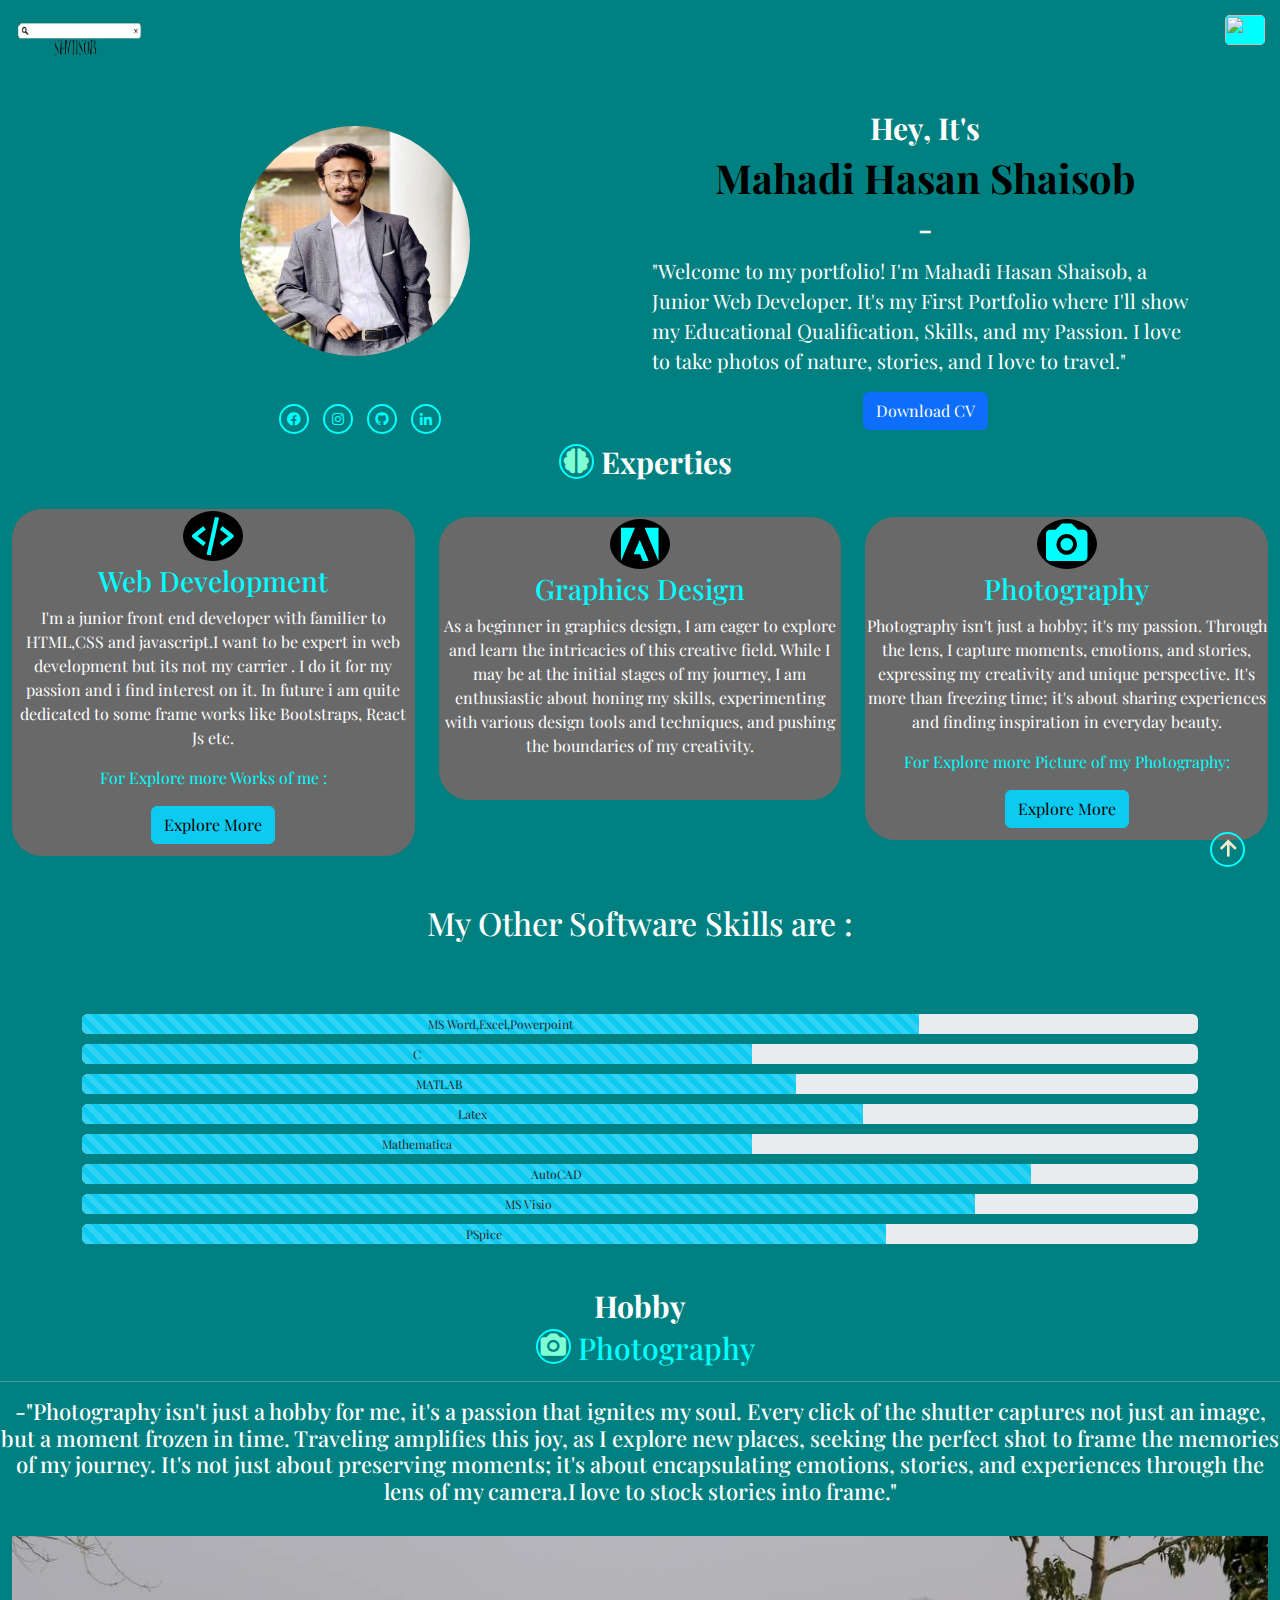
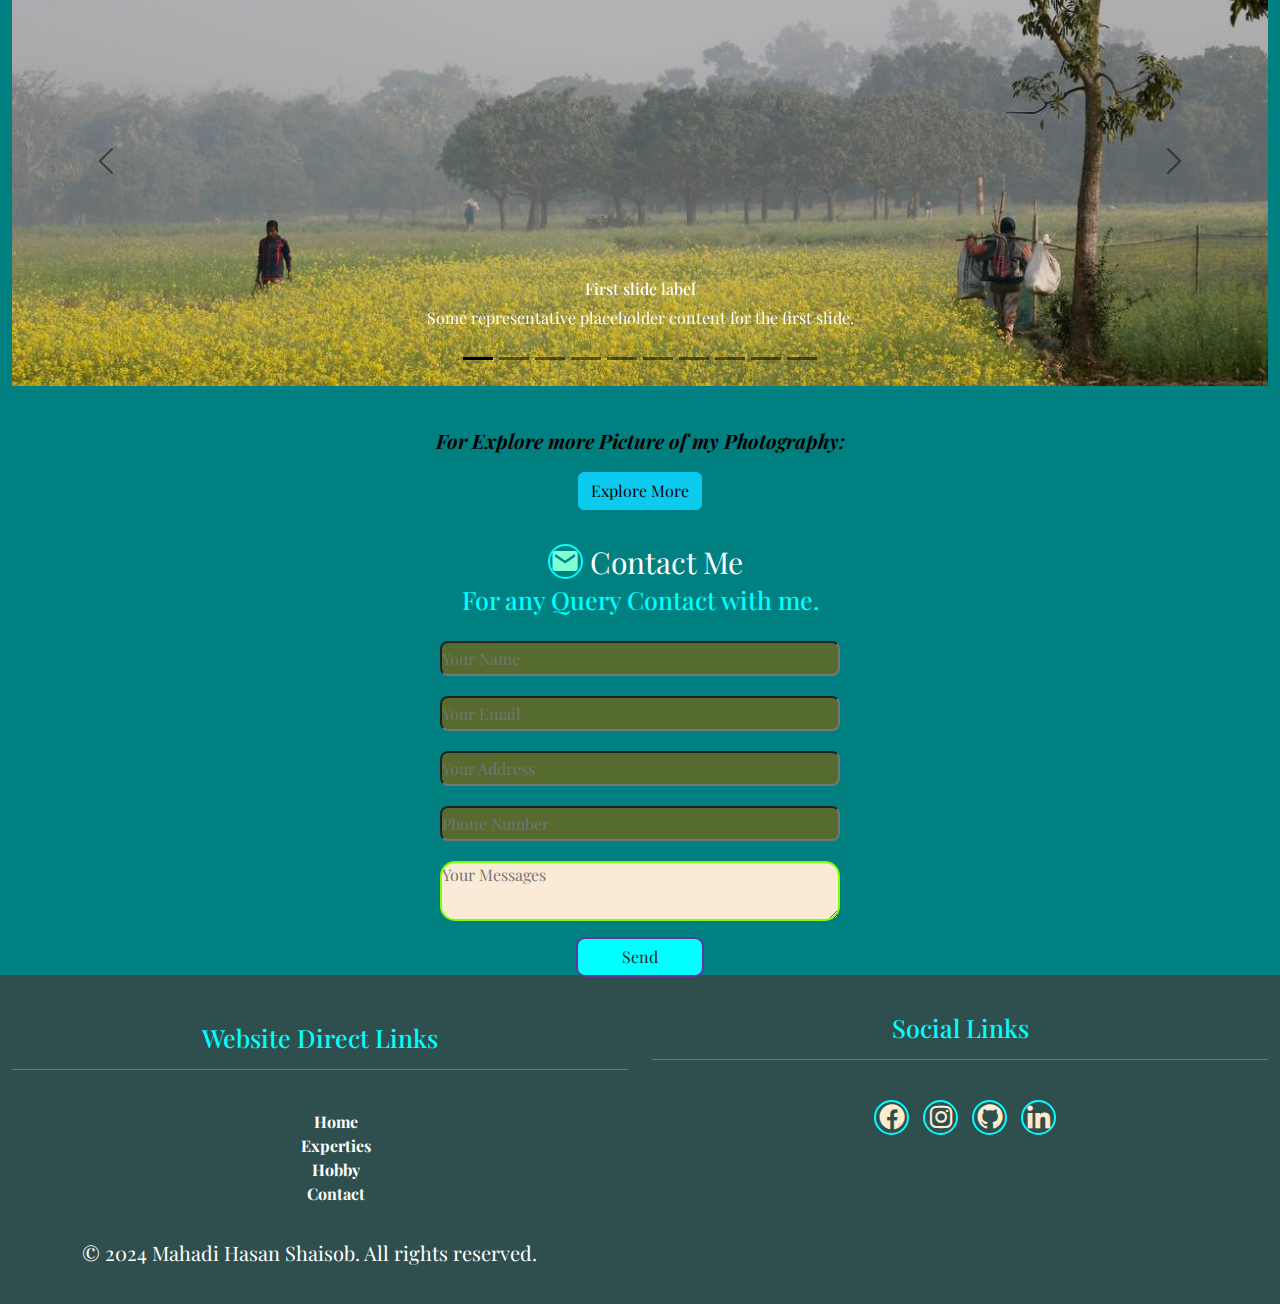
==== index.html @ 158bb379 "Update index.html" ====
<!DOCTYPE html>
<html lang="en">
  <head>
    <meta charset="UTF-8">
    <meta name="viewport" content="width=device-width, initial-scale=1.0">
    <title>Portfolio</title>
    <link rel="icon" href="icn.png">
    <link rel="stylesheet" href="website.css">
    <meta name="viewport" content="width=device-width,initial-scale=1">
    <script src="https://cdn.jsdelivr.net/gh/cferdinandi/smooth-scroll/dist/smooth-scroll.polyfills.min.js"></script>
    <script src="https://unpkg.com/typed.js@2.0.15/dist/typed.umd.js"></script>
    <link href='https://unpkg.com/boxicons@2.1.4/css/boxicons.min.css' rel='stylesheet'>
    <script src="https://cdn.jsdelivr.net/npm/kursor@0.0.14/dist/kursor.js"></script>
    <link href="https://cdn.jsdelivr.net/npm/bootstrap@5.3.3/dist/css/bootstrap.min.css" rel="stylesheet">
    <script src="https://cdn.jsdelivr.net/npm/bootstrap@5.3.3/dist/js/bootstrap.bundle.min.js"></script>
    <link href="https://fonts.googleapis.com/css2?family=Playfair+Display:wght@400;700&display=swap" rel="stylesheet">
</head>
<body>
 

<section id="banner" class="banner">
  <a href="#banner">
    <img src="Shaisob1.png" alt="logo" class="logo">
</a>
    <div class="container">
        <div class="row">
            <!-- Column for the picture -->
            <div class="col-md-6 pt-3">
                <img src="photo_2024-03-20_15-53-41.jpg" alt="Image" class="picture">
                <div class="link pt-5">
                  <a href="https://www.facebook.com/hasan.shoisob" target="_blank"><i class='bx bxl-facebook-circle'></i></a>
                  <a href="https://www.instagram.com/_shoisob_is_here_/" target="_blank"><i class='bx bxl-instagram'></i></a>
                  <a href="https://github.com/shoisob2004037" target="_blank"><i class='bx bxl-github'></i></a>
                  <a href="https://www.linkedin.com/in/mahadi-hasan-shaisob-bb72892b9/" target="_blank"><i class='bx bxl-linkedin'></i></a>
              </div>
            </div>
            
            <!-- Column for the details -->
            <div class="col-md-6">
                <h2>Hey, It's</h2>
                <h1 style="color: black;" >Mahadi Hasan Shaisob</h1>
                <h2>-<span id="text"></span></h2>
                <p>"Welcome to my portfolio! I'm Mahadi Hasan Shaisob, a Junior Web Developer. It's my First Portfolio where I'll show my Educational Qualification, Skills, and my Passion. I love to take photos of nature, stories, and I love to travel."</p>
                <a id="cv" href="CV_of_Mahadi_Hasan_Shaisob (1).pdf" download="" class="btn btn-primary cv">Download CV</a>
                <br>
            </div>
        </div>
    </div>
</section>
    <div id="nav">
        <ul>
            <li><a href="#banner"><i class='bx bx-home' ></i>    Home</a> </li><hr>
            <li><a href="#experties"><i class='bx bxs-brain'></i> Experties</a> </li><hr>
            <li><a href="#photo"><i class='bx bxs-camera-home'></i> Hobby</a> </li><hr>
            <li><a href="#contact"><i class='bx bx-message-rounded-dots'></i> Contact</a> </li>
        </ul>
      
    </div>
    <div id="navbtn">
     <img src="https://static.thenounproject.com/png/727792-200.png" id="menu">
    </div>




    <section id="experties">
      <div class="title-text">
          <p><i class='bx bxs-brain'></i> Experties</p>
      </div>
      <br>
      <div class="container-fluid">
          <div class="row">
              <div class="col-md-4 col-sm-12">
                  <div class="service-box">
                      <i class='bx bx-code-alt'></i>
                      <h3>Web Development</h3>
                      <p>
                          I'm a junior front end developer with familier to HTML,CSS and javascript.I want to be expert in web development but its not my carrier . I do it for my passion and i find interest on it. In future i am quite dedicated to some frame works like Bootstraps, React Js etc.
                      </p>
                      <p style="color: aqua; ">For Explore more Works of me : </p>
                  <a href="https://github.com/shoisob2004037?tab=repositories" target="_blank" class="btn btn-info">Explore More</a>
                  </div>
              </div>
              <div class="col-md-4 col-sm-12 pt-2">
                  <div class="service-box">
                      <i class='bx bxl-adobe'></i>
                      <h3>Graphics Design</h3>
                      <p>
                          As a beginner in graphics design, I am eager to explore and learn the intricacies of this creative field. While I may be at the initial stages of my journey, I am enthusiastic about honing my skills, experimenting with various design tools and techniques, and pushing the boundaries of my creativity.
                      </p>
                      <br>
                  </div>
              </div>
             
              <div class="col-md-4 col-sm-12 pt-2">
                <div class="service-box">
                  <i class='bx bxs-camera'></i>
                  <h3>Photography</h3>
                  <p>
                    Photography isn't just a hobby; it's my passion. Through the lens, I capture moments, emotions, and stories, expressing my creativity and unique perspective. It's more than freezing time; it's about sharing experiences and finding inspiration in everyday beauty.
                  </p>
                  <p style="color: aqua;">For Explore more Picture of my Photography: </p>
                  <a href="https://shoisob2004037.github.io/photo-slider-portfolio-/" target="_blank" class="btn btn-info">Explore More</a>
                </div>
              </div>
          </div>
      </div>
  
  
      </div>
      <br>
      <br>
      <h2 class="sk">My Other Software Skills are : </h2>
      <br>


<div class="container">
  <div class="progress" style="height:20px; margin-bottom: 10px;">
    <div class="progress-bar bg-info progress-bar-animated progress-bar-striped text-dark" style="width:75%;">MS Word,Excel,Powerpoint</div>
  </div>
  <div cla
  <div class="progress" style="height:20px; margin-bottom: 10px;">
    <div class="progress-bar bg-info progress-bar-animated progress-bar-striped text-dark" style="width:60%;">C</div>
  </div>
  <div class="progress" style="height:20px; margin-bottom: 10px;">
    <div class="progress-bar bg-info progress-bar-animated progress-bar-striped text-dark" style="width:64%;">MATLAB</div>
  </div>
  <div class="progress" style="height:20px; margin-bottom: 10px;">
    <div class="progress-bar bg-info progress-bar-animated progress-bar-striped text-dark" style="width:70%;">Latex</div>
  </div>
  <div class="progress" style="height:20px; margin-bottom: 10px;">
    <div class="progress-bar bg-info progress-bar-animated progress-bar-striped text-dark" style="width:60%;">Mathematica</div>
  </div>
  <div class="progress" style="height:20px; margin-bottom: 10px;">
    <div class="progress-bar bg-info progress-bar-animated progress-bar-striped text-dark" style="width:85%;">AutoCAD</div>
  </div>
  <div class="progress" style="height:20px; margin-bottom: 10px;">
    <div class="progress-bar bg-info progress-bar-animated progress-bar-striped text-dark" style="width:80%;">MS Visio</div>
  </div>
  <div class="progress" style="height:20px;">
    <div class="progress-bar bg-info progress-bar-animated progress-bar-striped text-dark" style="width:72%;">PSpice</div>
  </div>
</div>
</div>
    </section>




    <section id="photo">
      <div class="photo-head">
        <p>Hobby</p>
        <h2><i class='bx bxs-camera' ></i> Photography</h2>
        <hr>
        <h4>
          -"Photography isn't just a hobby for me, it's a passion that ignites my soul. Every click of the shutter captures not just an image, but a moment frozen in time. Traveling amplifies this joy, as I explore new places, seeking the perfect shot to frame the memories of my journey. It's not just about preserving moments; it's about encapsulating emotions, stories, and experiences through the lens of my camera.I love to stock stories into frame."
        </h4>
      </div>
<br>
<div class="container-fluid">
  <div id="carouselExampleDark" class="carousel carousel-dark slide" data-bs-ride="carousel">
    <div class="carousel-indicators">
      <button type="button" data-bs-target="#carouselExampleDark" data-bs-slide-to="0" class="active" aria-current="true" aria-label="Slide 1"></button>
      <button type="button" data-bs-target="#carouselExampleDark" data-bs-slide-to="1" aria-label="Slide 2"></button>
      <button type="button" data-bs-target="#carouselExampleDark" data-bs-slide-to="2" aria-label="Slide 3"></button>
      <button type="button" data-bs-target="#carouselExampleDark" data-bs-slide-to="3" aria-label="Slide 4"></button>
      <button type="button" data-bs-target="#carouselExampleDark" data-bs-slide-to="4" aria-label="Slide 5"></button>
      <button type="button" data-bs-target="#carouselExampleDark" data-bs-slide-to="5" aria-label="Slide 6"></button>
      <button type="button" data-bs-target="#carouselExampleDark" data-bs-slide-to="6" aria-label="Slide 7"></button>
      <button type="button" data-bs-target="#carouselExampleDark" data-bs-slide-to="7" aria-label="Slide 8"></button>
      <button type="button" data-bs-target="#carouselExampleDark" data-bs-slide-to="8" aria-label="Slide 9"></button>
      <button type="button" data-bs-target="#carouselExampleDark" data-bs-slide-to="9" aria-label="Slide 10"></button>
    </div>
    <div class="carousel-inner">
      <div class="carousel-item active" data-bs-interval="10000">
        <img src="1.jpg" class="d-block w-100" alt="...">
        <div class="carousel-caption">
          <h5 class="fs-6 fs-md-4 fs-lg-3" style="color: white;">First slide label</h5>
          <p class="fs-7 fs-md-5 fs-lg-4" style="color: white;">Some representative placeholder content for the first slide.</p>
        </div>
      </div>
      <div class="carousel-item" data-bs-interval="2000">
        <img src="3.jpg" class="d-block w-100" alt="...">
        <div class="carousel-caption">
          <h5 class="fs-6 fs-md-4 fs-lg-3" style="color: white;">Second slide label</h5>
          <p class="fs-7 fs-md-5 fs-lg-4" style="color: white;">Some representative placeholder content for the second slide.</p>
        </div>
      </div>
      <div class="carousel-item">
        <img src="13.jpg" class="d-block w-100" alt="...">
        <div class="carousel-caption">
          <h5 class="fs-6 fs-md-4 fs-lg-3" style="color: black;">Third slide label</h5>
          <p class="fs-7 fs-md-5 fs-lg-4" style="color: black;">Some representative placeholder content for the third slide.</p>
        </div>
      </div>
      <div class="carousel-item">
        <img src="19.jpg" class="d-block w-100" alt="...">
        <div class="carousel-caption">
          <h5 class="fs-6 fs-md-4 fs-lg-3" style="color: white;">Fourth slide label</h5>
          <p class="fs-7 fs-md-5 fs-lg-4" style="color: white;">Some representative placeholder content for the fourth slide.</p>
        </div>
      </div>
      <div class="carousel-item">
        <img src="16.jpg" class="d-block w-100" alt="...">
        <div class="carousel-caption">
          <h5 class="fs-6 fs-md-4 fs-lg-3" style="color:green;">Fifth slide label</h5>
          <p class="fs-7 fs-md-5 fs-lg-4" style="color: white;">Some representative placeholder content for the fifth slide.</p>
        </div>
      </div>
      <div class="carousel-item">
        <img src="14.jpg" class="d-block w-100" alt="...">
        <div class="carousel-caption">
          <h5 class="fs-6 fs-md-4 fs-lg-3" style="color: white;">Sixth slide label</h5>
          <p class="fs-7 fs-md-5 fs-lg-4" style="color: white;">Some representative placeholder content for the sixth slide.</p>
        </div>
      </div>
      <div class="carousel-item">
        <img src="23.jpg" class="d-block w-100" alt="...">
        <div class="carousel-caption">
          <h5 class="fs-6 fs-md-4 fs-lg-3" style="color: white;">Seventh slide label</h5>
          <p class="fs-7 fs-md-5 fs-lg-4" style="color: white;">Some representative placeholder content for the seventh slide.</p>
        </div>
      </div>
      <div class="carousel-item">
        <img src="20.jpg" class="d-block w-100" alt="...">
        <div class="carousel-caption">
          <h5 class="fs-6 fs-md-4 fs-lg-3" style="color: white;">Eighth slide label</h5>
          <p class="fs-7 fs-md-5 fs-lg-4" style="color: white;">Some representative placeholder content for the eighth slide.</p>
        </div>
      </div>
      <div class="carousel-item">
        <img src="6.jpg" class="d-block w-100" alt="...">
        <div class="carousel-caption">
          <h5 class="fs-6 fs-md-4 fs-lg-3" style="color: white;">Ninth slide label</h5>
          <p class="fs-7 fs-md-5 fs-lg-4" style="color: white;">Some representative placeholder content for the ninth slide.</p>
        </div>
      </div>
      <div class="carousel-item">
        <img src="1627027050058-01.jpeg" class="d-block w-100" alt="...">
        <div class="carousel-caption">
          <h5 class="fs-6 fs-md-4 fs-lg-1 sm-1" style="color: white;">Tenth slide label</h5>
          <p class="fs-7 fs-md-5 fs-lg-1 sm-1" style="color: white;">Some representative placeholder content for the tenth slide.</p>
        </div>
      </div>
    </div>
    <button class="carousel-control-prev" type="button" data-bs-target="#carouselExampleDark" data-bs-slide="prev">
      <span class="carousel-control-prev-icon" aria-hidden="true"></span>
      <span class="visually-hidden">Previous</span>
    </button>
    <button class="carousel-control-next" type="button" data-bs-target="#carouselExampleDark" data-bs-slide="next">
      <span class="carousel-control-next-icon" aria-hidden="true"></span>
      <span class="visually-hidden">Next</span>
    </button>
  </div>
</div>

              <div class="container">
                  <p style="color: black; font-style: italic; font-weight: bolder; text-align: center;">For Explore more Picture of my Photography: </p>
                  <a href="https://shoisob2004037.github.io/photo-slider-portfolio-/" target="_blank" class="btn btn-info">Explore More</a>
              </div>





    
    <section id="contact">
      <div class="c-head">
        <p> <i class='bx bxs-envelope'></i> Contact Me</p>
        <h2>For any Query Contact with me. </h2>
      </div>
      <form action="https://api.web3forms.com/submit" method="POST">
        <input type="hidden" name="access_key" value="49cbfe00-01ee-4fe3-ba7b-2bacf3cd14b5">
        <input type="text"  name="name" required placeholder="Your Name">
        <input type="text"  name="email" required placeholder="Your Email">
        <input type="text" name="address" required placeholder="Your Address">
        <input type="text" name="phone" required placeholder="Phone Number">
        <textarea name="message" cols="10" rows="10" required placeholder="Your Messages"></textarea>
        <div class="contact-btn">
          <button type="submit" class="btn">Send</button>
        </div>
      </form>
     </section>
     <footer>
      <div class="container-fluid">
        <div class="row footer">
          <div class="col-md-6 col-sm-12 mt-5">
            <div class="col1">
              <h3>Website Direct Links</h3>
              <hr>
              <br>
              <ul>
                <li><a href="#banner">Home</a></li>
                <li><a href="#experties">Experties</a></li>
                <li><a href="#photo">Hobby</a></li>
                <li><a href="#contact">Contact</a></li>
              </ul>
            </div>
          </div>
          <div class="col-md-6 col-sm-12 mb-5">
            <div class="col2">
              <h3>Social Links</h3>
              <hr>
              <br>
              <a href="https://www.facebook.com/hasan.shoisob" target="_blank"><i class='bx bxl-facebook-circle'></i></a>
              <a href="https://www.instagram.com/_shoisob_is_here_/" target="_blank"><i class='bx bxl-instagram'></i></a>
              <a href="https://github.com/shoisob2004037" target="_blank"><i class='bx bxl-github'></i></a>
              <a href="https://www.linkedin.com/in/mahadi-hasan-shaisob-bb72892b9/" target="_blank"><i class='bx bxl-linkedin'></i></a>
            </div>
          </div>
        </div>
      </div>
      <div class="container text-center mt-3">
        <p class="mt-3">&copy; 2024 Mahadi Hasan Shaisob. All rights reserved.</p>
      </div>
      <a href="#banner" class="back-to-top">
        <i class='bx bx-up-arrow-alt'></i>
      </a>
    </footer>
  
     
     

   <script src="website.js">
    
   </script>

</body>
</html>
---- website.css ----
*{
    margin: 0px;
    padding: 0px;
    font-family: 'Playfair Display', serif;
    
    
}
.carousel-item img {
    width: 100%;
    height: auto;
    max-height: 450px; 
    object-fit: cover; 
  }
  
  @media (max-width: 767.98px) { 
    .carousel-item img {
      max-height: 320px; 
    }
  }






#banner{
    height: 100%;
    width: 100%; 
}
#banner, #experties, #photo, #contact{
    background-color: #008080; 
    color: #ffffff; 
}
.photo{
    height: 100%;
    width: 100%; 
}
footer{
    background-color: #2c3e50; 
    color: #ffffff; 
}
.logo {
    width: 150px;
    height: 70px;
}

.picture{
    width:230px;
    height: 230px;
    border-radius: 50%;
 
}
.container{
    text-align: center;
    justify-content:center ;
    margin-top: 40px;
}
.container h1{
    font-size: 40px;
    font-weight: bolder;
    color: aqua;
   
}
.container h2{
    font-size: 30px;
}
.container p{
    font-size: 20px;
    color:white;
    text-align: left;

}
.container h2{
    color:white;
    font-weight: bolder;
}
.container span{
    color:gold;
    font-size: 30px;
    font-style: italic;
    font-weight: bolder;
    font-family: Georgia, 'Times New Roman', Times, serif;

}

#nav{
    width: 180px;
    height: 100vh;
    position: fixed;
    top:0;
    right: -180px;
    background-color:aqua;
    transition: 0.5s;

    
}
#nav ul li{
    list-style: none;
    margin: 30px 0px;
    
}
#nav ul li a, #nav ul li a i{
    text-decoration: none;
    color: black;
    font-size: 17px;
    text-transform: uppercase;

}
.navbar{
    background-color: #5ce1e6;
}

#navbtn img{
    width: 40px;
    height: 30px;
    margin: 10px 10px;
    justify-content: end;
    border-radius: 5px;
    background-color:aqua ;
}
#navbtn{
    width: 50px;
    height: 50px;
    position: fixed;
    right: 15px;
    top: 5px;
    border-radius: 3px;
    cursor: pointer;

}
.sk{
    color: white;
    text-align: center;
}

#experties{
    width: 100%;
    height: 100%;
    font-family:'Segoe UI', Tahoma, Geneva, Verdana, sans-serif;
    
    
    
}

.title-text{
    text-align: center;

}
.title-text p{
    margin:auto;
    font-size: 30px;
    font-weight: bold;
    color:white;
    position: relative;
    z-index: 1;
    display: inline-block;
}

.title-text h1, .photo-head h2{
    font-size: 50px;
    color: aqua;
    font-size:xx-large;
}

.photo-head{
    text-align: center;
    padding-top: 20px;
    justify-content: center;
    font-family: 'Trebuchet MS';
   

}
.photo-head p{
    margin:auto;
    font-size: 30px;
    margin-top: 20px;
    font-weight: bold;
    color:white;
    position: relative;
    z-index: 1;
    display: inline-block;
}
.photo-head h2{
    font-size: 30px;
    color: aqua;

}
.photo-head h4{
    color:white;
    font-size: 22px;

}

#contact{
    width: 100%;
    height: 100%;

}

.c-head{
    padding-top: 20px;
}

.c-head p{
    margin:auto;
    font-size: 30px;
    color:white;
    text-align: center;
    
}
.c-head p i, .photo-head h2 i, .title-text p i{
    text-decoration: none;
    display: inline-flex;
    text-align: center;
    justify-content: center;
    align-items: center;
    width: 35px;
    height: 35px;
    background: transparent;
    border: 2px solid aqua;
    border-radius: 50%; 
    margin-left:10px; 
    color: aquamarine; 
     
 }
 .c-head p i:hover, .photo-head h2 i:hover, .title-text p i:hover{
     background-color: aqua;
     color: black;
     box-shadow: 0 0 20px aqua;
 }
.c-head h2{
    font-size: 25px;
    color: aqua;
    text-align: center;


}

.link{
    text-align: center;
}
.link a{
   text-decoration: none;
   display: inline-flex;
   text-align: center;
   justify-content: center;
   align-items: center;
   width: 30px;
   height: 30px;
   background: transparent;
   border: 2px solid aqua;
   border-radius: 50%; 
   margin-left:10px; 
   color: black; 
    
}
.link a:hover{
    
    color: white;
    border-color: black;
    box-shadow: 0 0 10px 0 aqua;
    
}
.services{
    display: flex;
    justify-items: center;
    align-items: center;
    grid-gap: 10px;   
}
.service-box{
    flex: 1 1 18rem;
    padding: 2px 1px 2px;
    text-align: center;
    border-radius: 30px;
    background-color:dimgray; 
}
.service-box i{
    font-size: 50px;
    width: 60px;
    height: 50px;
    justify-content: center;
    border-radius: 50%;
    background-color: black;
    color: aqua;
}
.service-box h3,i{
    color:aqua;
}
.service-box p, .service-box2 p, .service-box3 p{
    color: white;
}
.btn{
    text-decoration: none;
    color:white;
    background-color: aqua;
    border-radius: 10px;
    padding:10px 10px;
    margin-bottom:10px;
    
}
.btn:hover{
    box-shadow:0 0 15px aqua;
    color:black;
}
.service-box:hover{
    box-shadow: 0 0 20px aqua;
    border : 2px solid aqua
}
form{
    text-align: center;
    max-width: 50rem;
    margin: 1rem auto;
    margin-bottom: 3rem;
    
}
form input{
    width:50%;
    height: 35px;
    margin:10px;
    color:white;
    background-color:darkolivegreen;
    border-radius: 8px;
}
form textarea{
    width:50%;
    height: 60px;
    margin:10px;
    color:black;
    background-color:antiquewhite;
    border:2px solid chartreuse;
    border-radius: 15px;
}
.contact-btn button{
    width:16%;
    height: 40px;
    background-color:aqua;
    border:2px solid rebeccapurple;
    border-radius: 9px;
    margin-bottom: 10px;

}
.contact-btn button:hover{
    box-shadow: 0 0 30px aqua;
    background-color: aqua;
    border-color: aqua;
    color:black;
    
}

footer{
    background-color:darkslategray;
    margin-top: -60px;
    padding-bottom: 20px;
}
.footer{
    display: block;
    justify-content: center;
    align-items: center;
    text-align: center;

}
.footer .col1 ul li a:hover{
    box-shadow:0 0 20px darkslategray;
   
}
.col1 h3 , .col2 h3{
    font-size: 25px;
    color: aqua;
}
.col1 ul li{
    list-style: none;
}
.col1 ul li a{
    color: white;
    font-weight: bold;
}
.col2 a{
    color: black;
    
}


footer a i{
    width: 35px;
    height: 35px;
    background: transparent;
    border: 2px solid aqua;
    border-radius: 50%; 
    margin-left:10px;
    font-size: 30px; 
    color:blanchedalmond; 
     
 }

 footer a{
    text-decoration: none;
    
 }
 footer a i:hover{
    background-color: aqua;
    color: black;
    box-shadow: 0 0 20px aqua;
 }
 .back-to-top {
    position: fixed;
    bottom: 20px;
    right: 20px;
    color: white;
    padding: 10px 15px;
    border-radius: 50%;
    text-align: center;
    font-size: 24px;
    z-index: 1000;
  }
  .back-to-top:hover {
    
    color: white;
  }


 @media screen and (max-width: 991px) {
    .picture{
        width: 200px;
        height: 200px;
    }
    .hey{
        font-size: 30px;
    }
     .maha{
        font-size: 20px;
    }
     span{
        font-size: 18px;
    }
    
    
    .sk{
        font-size: 20px;
    }
    .photo-head h4{
        font-size: 20px;
    }
    .photo-head p{
        font-size: 25px;
    }
    .photo-head h2{
        font-size: 20px;
    }
    .photo-head h2 i{
        font-size: 20px;
    }
    .logo {
        margin: 0;
        padding: 0;
        width: 80px ;
        height: 40px ;
        
    }
    
    .banner-text {
        margin-top: 20px;
    }
    
    #nav {
        width: 140px;
    }

    #navbtn {
        right: 5px;
    }
    .contact-btn .btn{
        width: 150px;
        height: 40px;
    }
    #photo{
        height: 100%;
        background-color: teal;
    }
   
}
      
  
  @media screen and (max-width: 770px) {
    
    .container h1{
        font-size: 30px;
    }
    .container h2{
        font-size: 20px;
        margin-top: 5px;
    }
    .container p{
        font-size: 15px;
    }
    .container span{
        font-size: 22px;
    }
    .logo{
      margin:0;
      Padding:0;
      width: 110px;
      height: 50px;
    }
    .cv{
        font-size: 13px;
    }
    .link i{
        font-size: 20px;
    }

    .banner-btn a {
        display: block;
    }
}
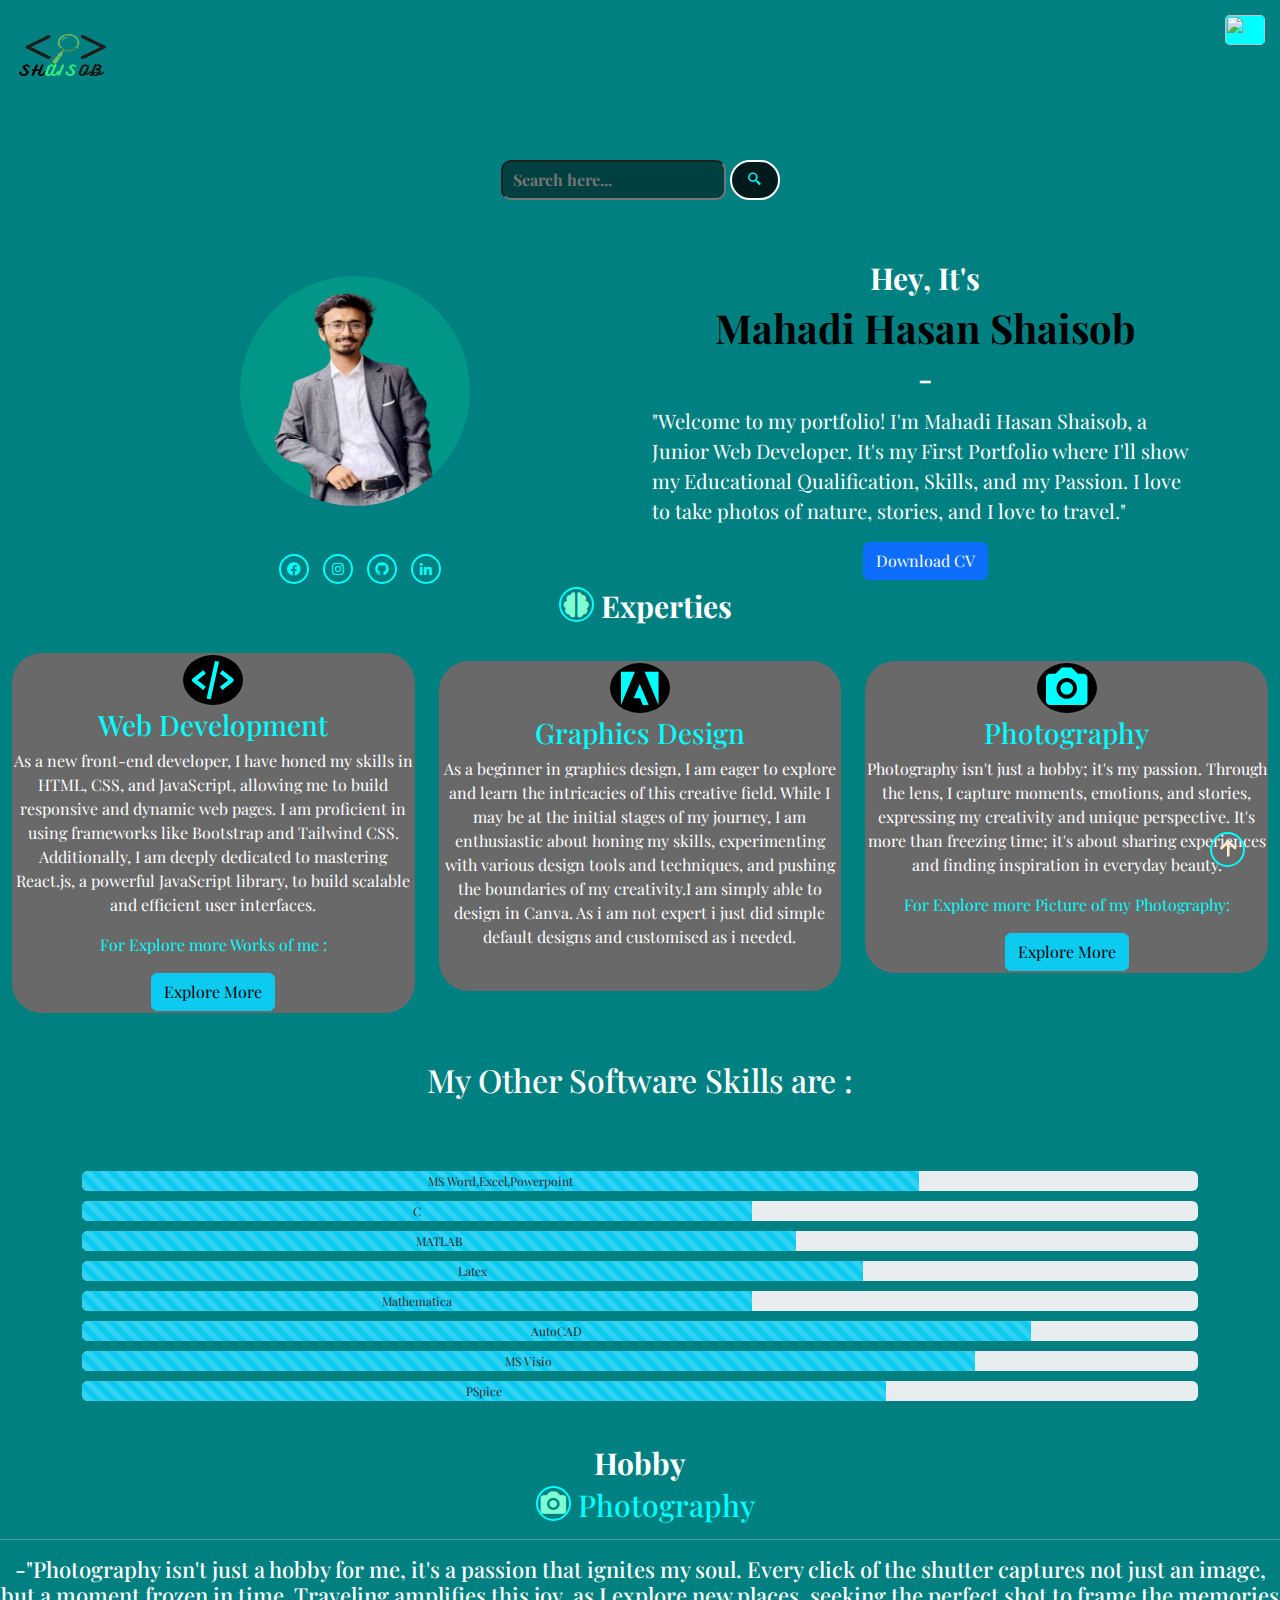
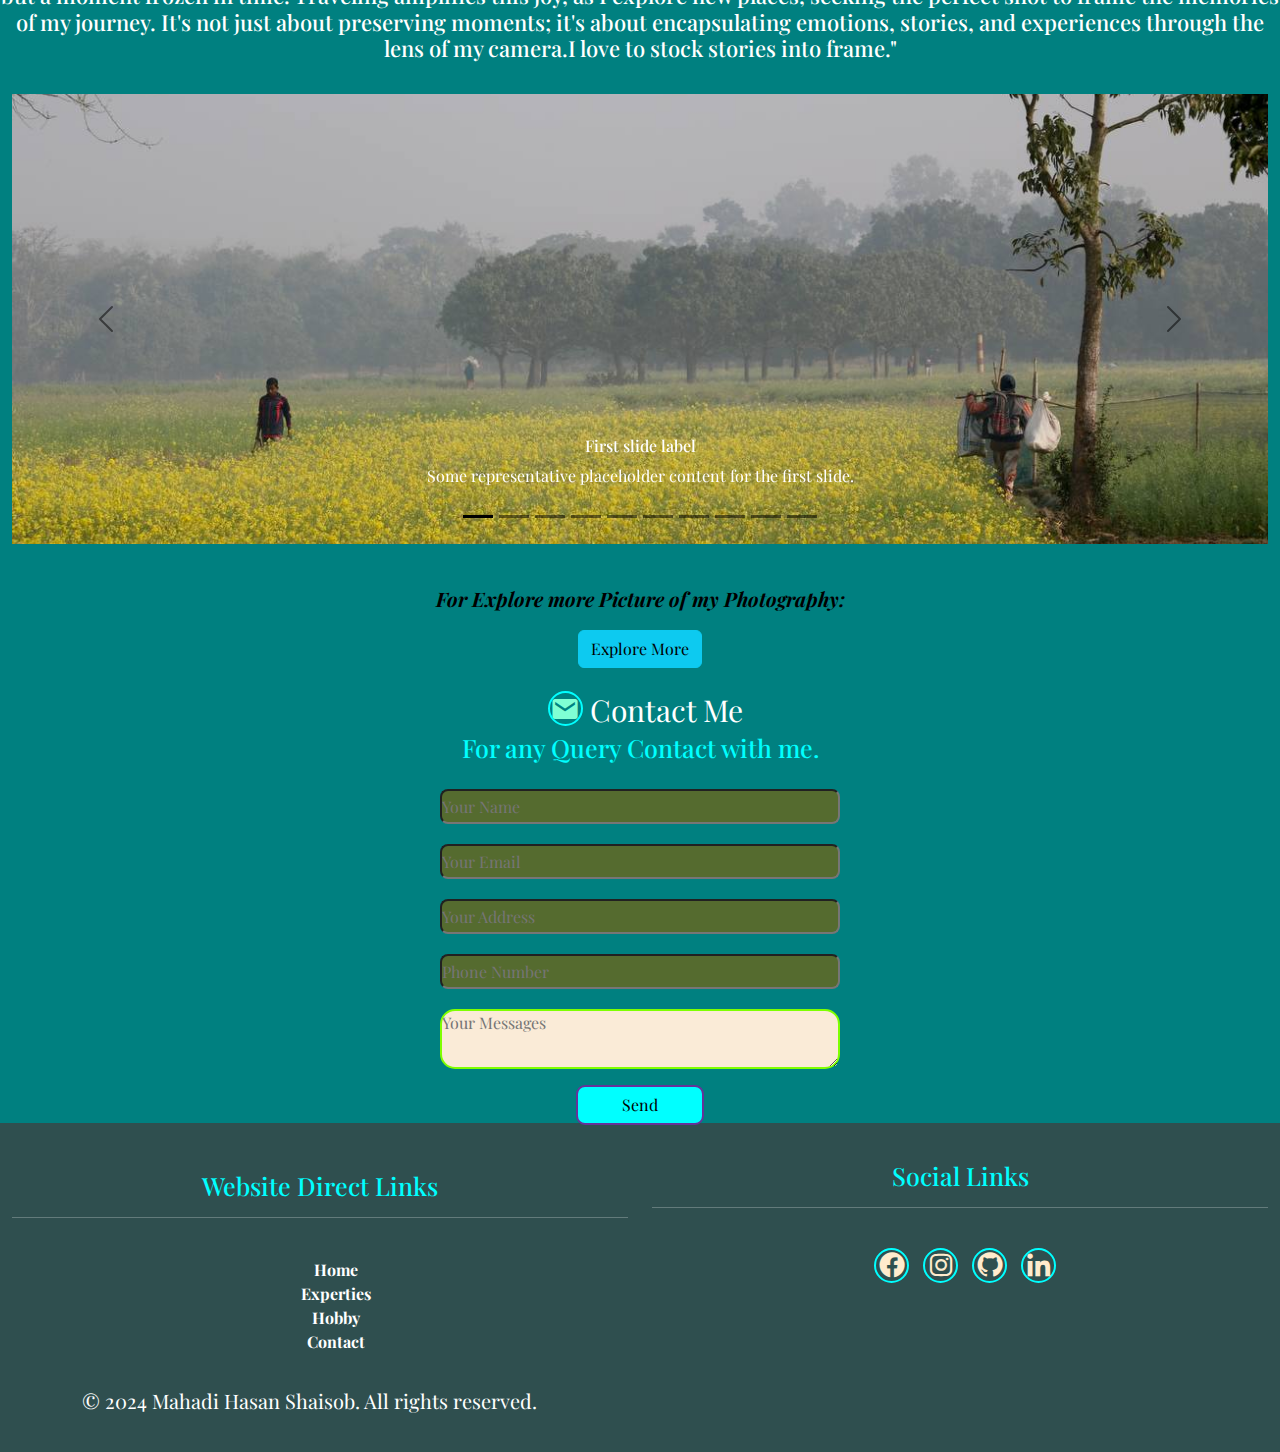
==== commit e6a6827b: "Add files via upload" ====
--- a/index.html
+++ b/index.html
@@ -1,8 +1,7 @@
 <!DOCTYPE html>
 <html lang="en">
   <head>
-    <meta charset="UTF-8">
-    <meta name="viewport" content="width=device-width, initial-scale=1.0">
+    <meta charset="UTF-8 name="viewport" content="width=device-width, initial-scale=1.0">
     <title>Portfolio</title>
     <link rel="icon" href="icn.png">
     <link rel="stylesheet" href="website.css">
@@ -14,6 +13,14 @@
     <link href="https://cdn.jsdelivr.net/npm/bootstrap@5.3.3/dist/css/bootstrap.min.css" rel="stylesheet">
     <script src="https://cdn.jsdelivr.net/npm/bootstrap@5.3.3/dist/js/bootstrap.bundle.min.js"></script>
     <link href="https://fonts.googleapis.com/css2?family=Playfair+Display:wght@400;700&display=swap" rel="stylesheet">
+    <!-----Tailwind-->
+    <script src="https://cdn.tailwindcss.com"></script>
+    <link href="https://cdn.jsdelivr.net/npm/tailwindcss@2.2.19/dist/tailwind.min.css" rel="stylesheet">
+    <!----font awesome-->
+    <link rel="stylesheet" href="https://cdnjs.cloudflare.com/ajax/libs/font-awesome/6.5.2/css/all.min.css" integrity="sha512-SnH5WK+bZxgPHs44uWIX+LLJAJ9/2PkPKZ5QiAj6Ta86w+fsb2TkcmfRyVX3pBnMFcV7oQPJkl9QevSCWr3W6A==" crossorigin="anonymous" referrerpolicy="no-referrer" />
+</head>
+<!-- 
+    <link rel="stylesheet" href="https://unpkg.com/aos@next/dist/aos.css" /> -->
 </head>
 <body>
  
@@ -21,12 +28,17 @@
 <section id="banner" class="banner">
   <a href="#banner">
     <img src="Shaisob1.png" alt="logo" class="logo">
-</a>
-    <div class="container">
+  </a>
+  <div class="container">
+    <input type="text" id="searchInput" placeholder="Search here...">
+    <button id="searchButton"><i class='bx bx-search-alt-2'></i></button>
+  </div>
+
+    <div class="container" >
         <div class="row">
-            <!-- Column for the picture -->
+
             <div class="col-md-6 pt-3">
-                <img src="photo_2024-03-20_15-53-41.jpg" alt="Image" class="picture">
+                <img src="photo_2024-03-20_15-53-41-removebg-preview.png" alt="Image" class="picture mx-auto">
                 <div class="link pt-5">
                   <a href="https://www.facebook.com/hasan.shoisob" target="_blank"><i class='bx bxl-facebook-circle'></i></a>
                   <a href="https://www.instagram.com/_shoisob_is_here_/" target="_blank"><i class='bx bxl-instagram'></i></a>
@@ -34,8 +46,7 @@
                   <a href="https://www.linkedin.com/in/mahadi-hasan-shaisob-bb72892b9/" target="_blank"><i class='bx bxl-linkedin'></i></a>
               </div>
             </div>
-            
-            <!-- Column for the details -->
+
             <div class="col-md-6">
                 <h2>Hey, It's</h2>
                 <h1 style="color: black;" >Mahadi Hasan Shaisob</h1>
@@ -75,7 +86,7 @@
                       <i class='bx bx-code-alt'></i>
                       <h3>Web Development</h3>
                       <p>
-                          I'm a junior front end developer with familier to HTML,CSS and javascript.I want to be expert in web development but its not my carrier . I do it for my passion and i find interest on it. In future i am quite dedicated to some frame works like Bootstraps, React Js etc.
+                        As a new front-end developer, I have honed my skills in HTML, CSS, and JavaScript, allowing me to build responsive and dynamic web pages. I am proficient in using frameworks like Bootstrap and Tailwind CSS. Additionally, I am deeply dedicated to mastering React.js, a powerful JavaScript library, to build scalable and efficient user interfaces. 
                       </p>
                       <p style="color: aqua; ">For Explore more Works of me : </p>
                   <a href="https://github.com/shoisob2004037?tab=repositories" target="_blank" class="btn btn-info">Explore More</a>
@@ -86,7 +97,7 @@
                       <i class='bx bxl-adobe'></i>
                       <h3>Graphics Design</h3>
                       <p>
-                          As a beginner in graphics design, I am eager to explore and learn the intricacies of this creative field. While I may be at the initial stages of my journey, I am enthusiastic about honing my skills, experimenting with various design tools and techniques, and pushing the boundaries of my creativity.
+                          As a beginner in graphics design, I am eager to explore and learn the intricacies of this creative field. While I may be at the initial stages of my journey, I am enthusiastic about honing my skills, experimenting with various design tools and techniques, and pushing the boundaries of my creativity.I am simply able to design in Canva. As i am not expert i just did simple default designs and customised as i needed.
                       </p>
                       <br>
                   </div>
@@ -105,8 +116,6 @@
               </div>
           </div>
       </div>
-  
-  
       </div>
       <br>
       <br>
@@ -118,7 +127,6 @@
   <div class="progress" style="height:20px; margin-bottom: 10px;">
     <div class="progress-bar bg-info progress-bar-animated progress-bar-striped text-dark" style="width:75%;">MS Word,Excel,Powerpoint</div>
   </div>
-  <div cla
   <div class="progress" style="height:20px; margin-bottom: 10px;">
     <div class="progress-bar bg-info progress-bar-animated progress-bar-striped text-dark" style="width:60%;">C</div>
   </div>
@@ -277,7 +285,7 @@
         <input type="text" name="phone" required placeholder="Phone Number">
         <textarea name="message" cols="10" rows="10" required placeholder="Your Messages"></textarea>
         <div class="contact-btn">
-          <button type="submit" class="btn">Send</button>
+          <button type="submit">Send</button>
         </div>
       </form>
      </section>
@@ -320,10 +328,9 @@
   
      
      
-
+   <!-- <script src="https://unpkg.com/aos@next/dist/aos.js"></script> -->
    <script src="website.js">
-    
+
    </script>
-
 </body>
-</html>
+</html>--- a/website.css
+++ b/website.css
@@ -2,9 +2,40 @@
     margin: 0px;
     padding: 0px;
     font-family: 'Playfair Display', serif;
-    
-    
-}
+}
+
+
+#searchInput {
+    background-color:rgba(0,0,0.5,0.5);
+    padding: 10px;
+    margin-bottom: 20px;
+    border-radius:10px;
+    color:black;
+    font-weight:bold;
+    height:40px;
+}
+
+#searchButton {
+    width:50px;
+    margin-top:10px;
+    background-color:rgba(0,0,0.5,0.8);
+    border-radius:20px;
+    border:2px solid white;
+    height:40px;
+}
+
+.highlight{
+    background-color: green;
+
+}
+
+
+
+
+
+
+
+
 .carousel-item img {
     width: 100%;
     height: auto;
@@ -18,11 +49,6 @@
     }
   }
 
-
-
-
-
-
 #banner{
     height: 100%;
     width: 100%; 
@@ -40,8 +66,8 @@
     color: #ffffff; 
 }
 .logo {
-    width: 150px;
-    height: 70px;
+    width: 130px;
+    height: 110px;
 }
 
 .picture{
@@ -103,6 +129,9 @@
     text-decoration: none;
     color: black;
     font-size: 17px;
+    padding-left: 15px;
+    padding-top:5px;
+    margin-top:10px;
     text-transform: uppercase;
 
 }
@@ -289,19 +318,7 @@
 .service-box p, .service-box2 p, .service-box3 p{
     color: white;
 }
-.btn{
-    text-decoration: none;
-    color:white;
-    background-color: aqua;
-    border-radius: 10px;
-    padding:10px 10px;
-    margin-bottom:10px;
-    
-}
-.btn:hover{
-    box-shadow:0 0 15px aqua;
-    color:black;
-}
+
 .service-box:hover{
     box-shadow: 0 0 20px aqua;
     border : 2px solid aqua
@@ -452,8 +469,8 @@
     .logo {
         margin: 0;
         padding: 0;
-        width: 80px ;
-        height: 40px ;
+        width: 100px ;
+        height: 90px ;
         
     }
     
@@ -462,7 +479,7 @@
     }
     
     #nav {
-        width: 140px;
+        width: 180px;
     }
 
     #navbtn {
@@ -498,8 +515,8 @@
     .logo{
       margin:0;
       Padding:0;
-      width: 110px;
-      height: 50px;
+      width: 100px;
+      height: 90px;
     }
     .cv{
         font-size: 13px;
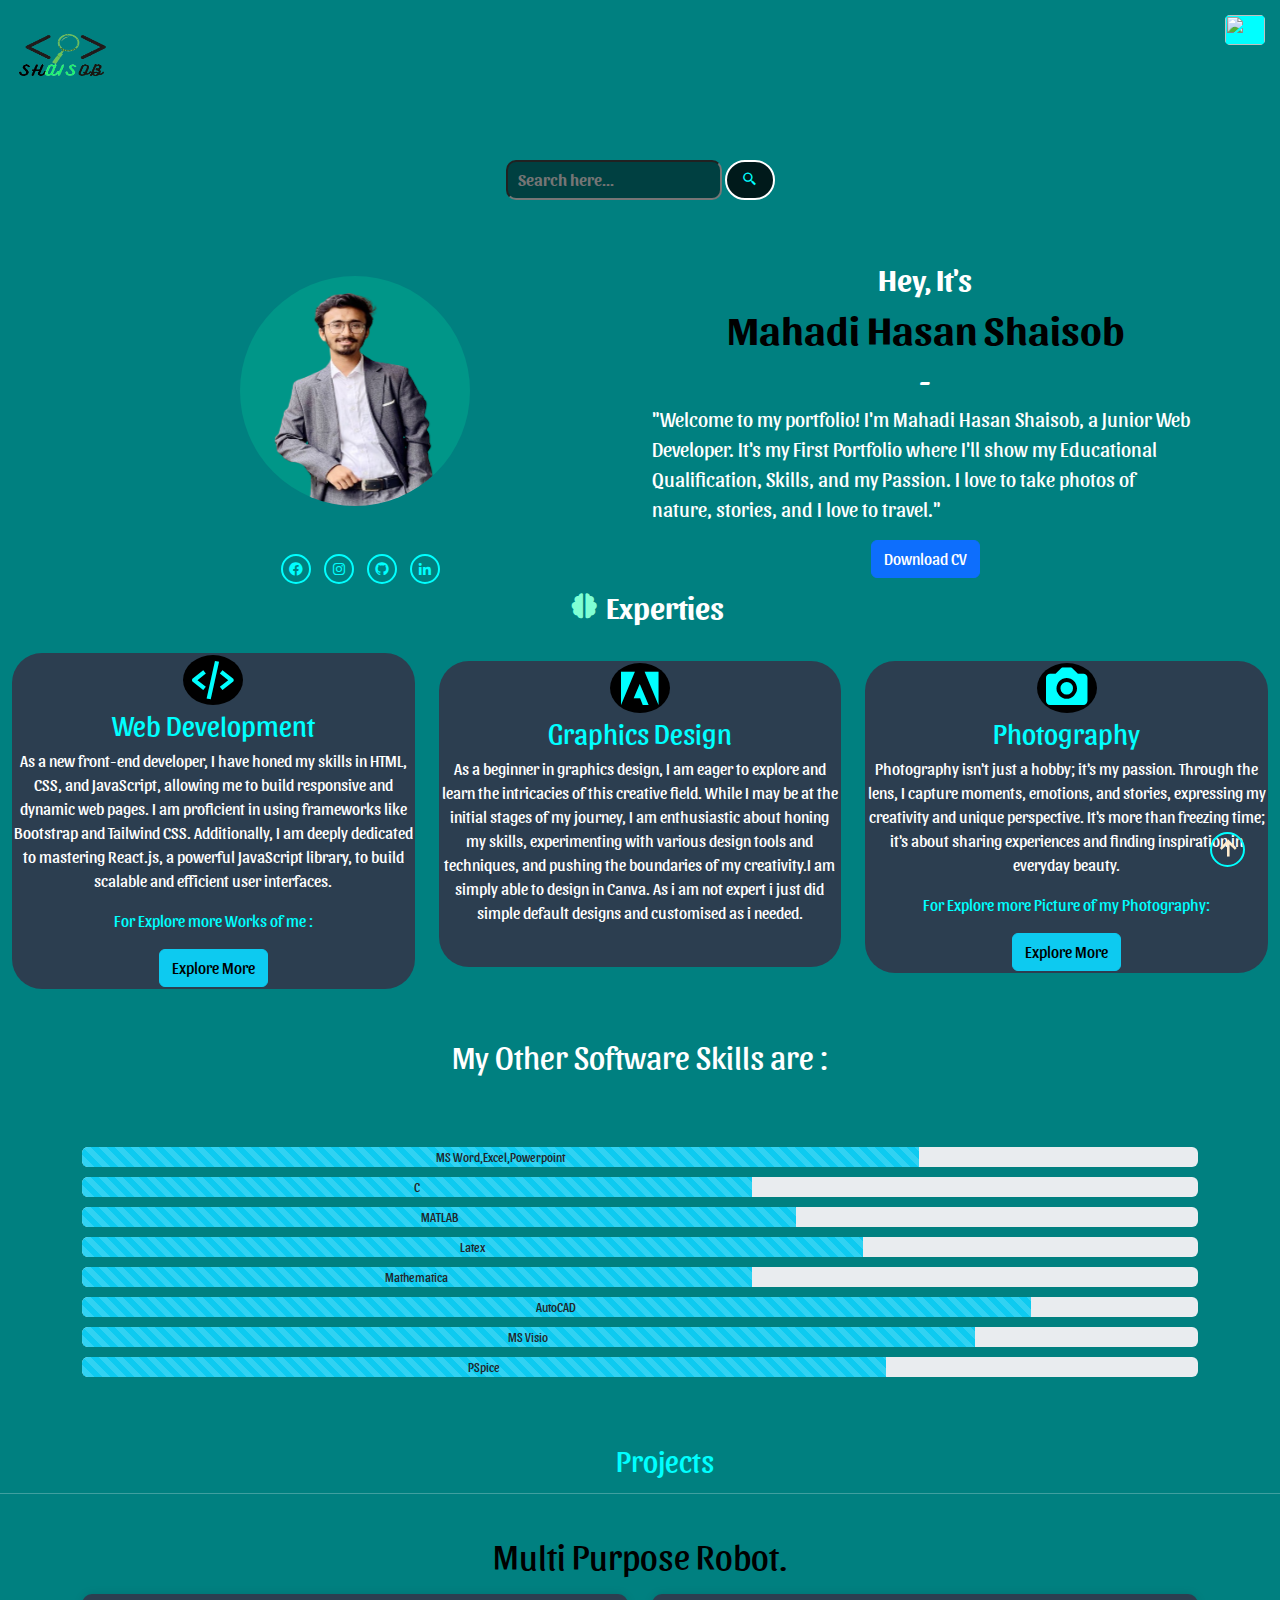
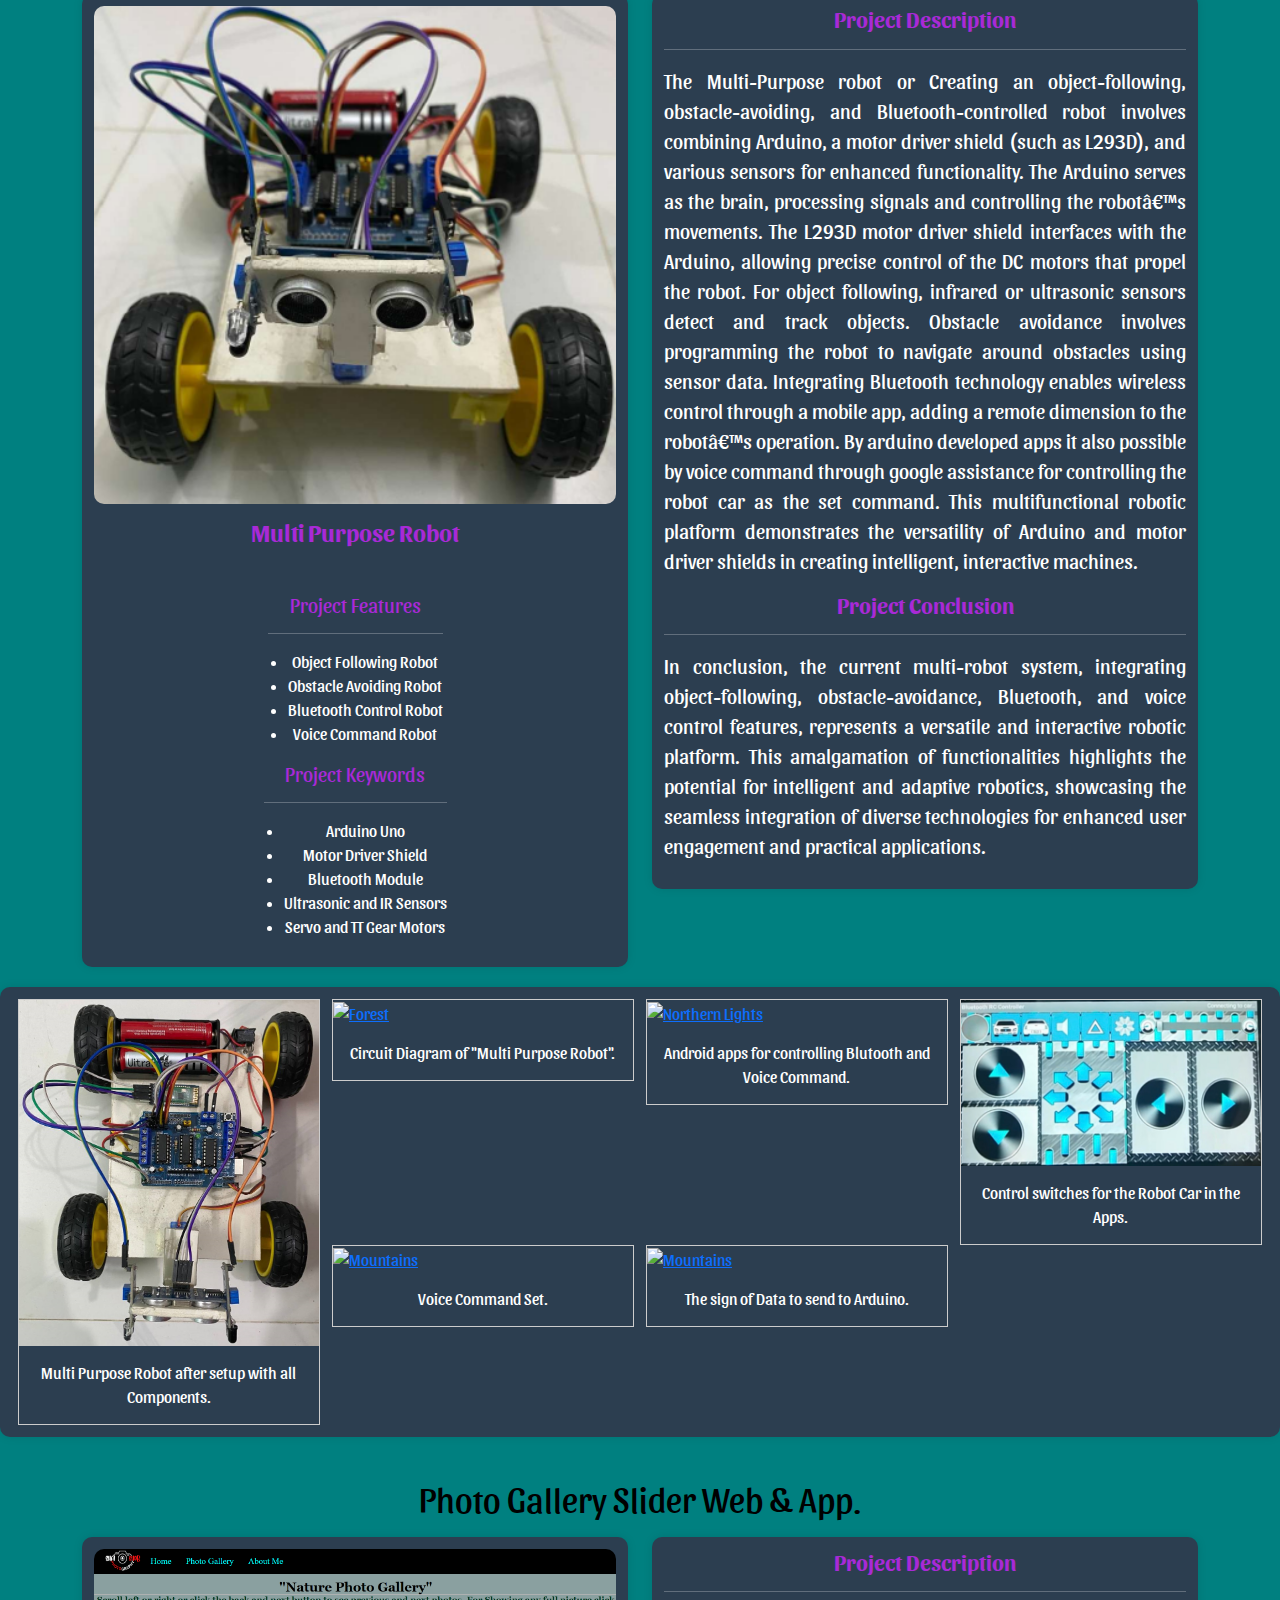
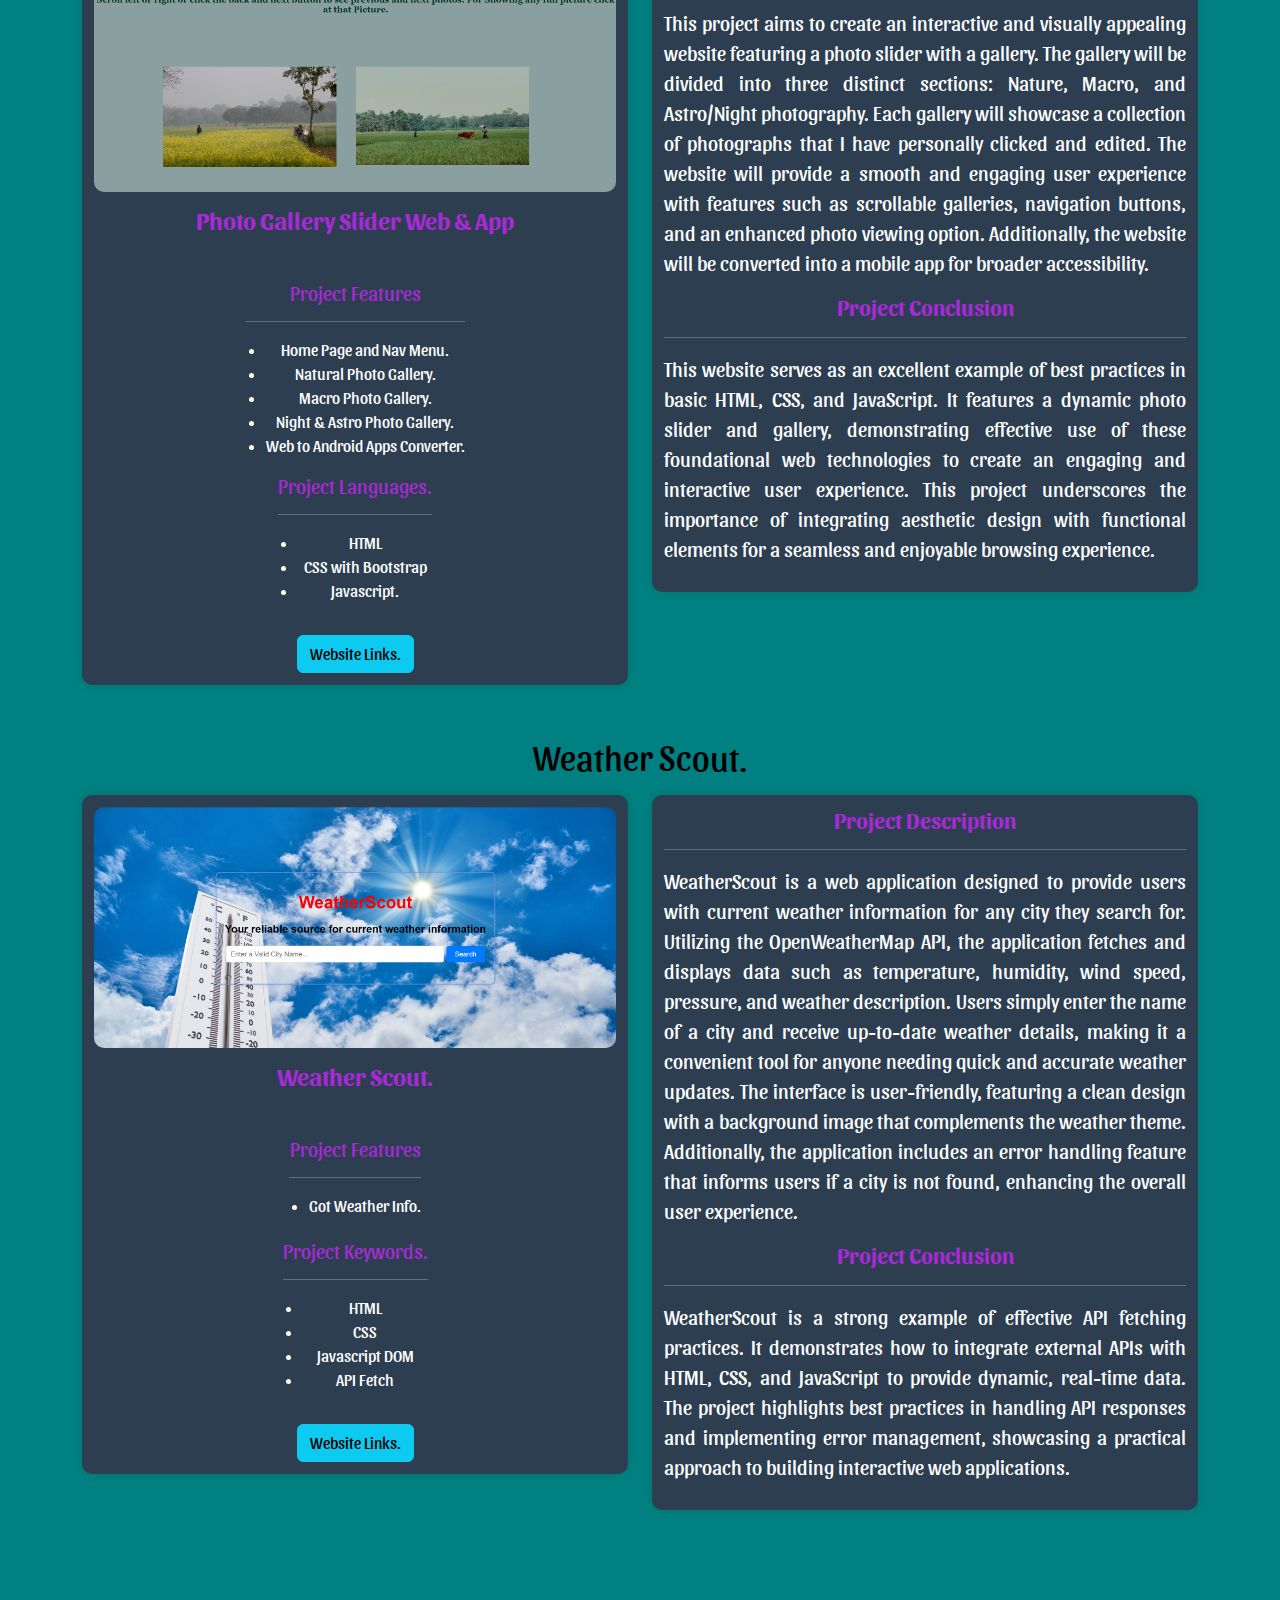
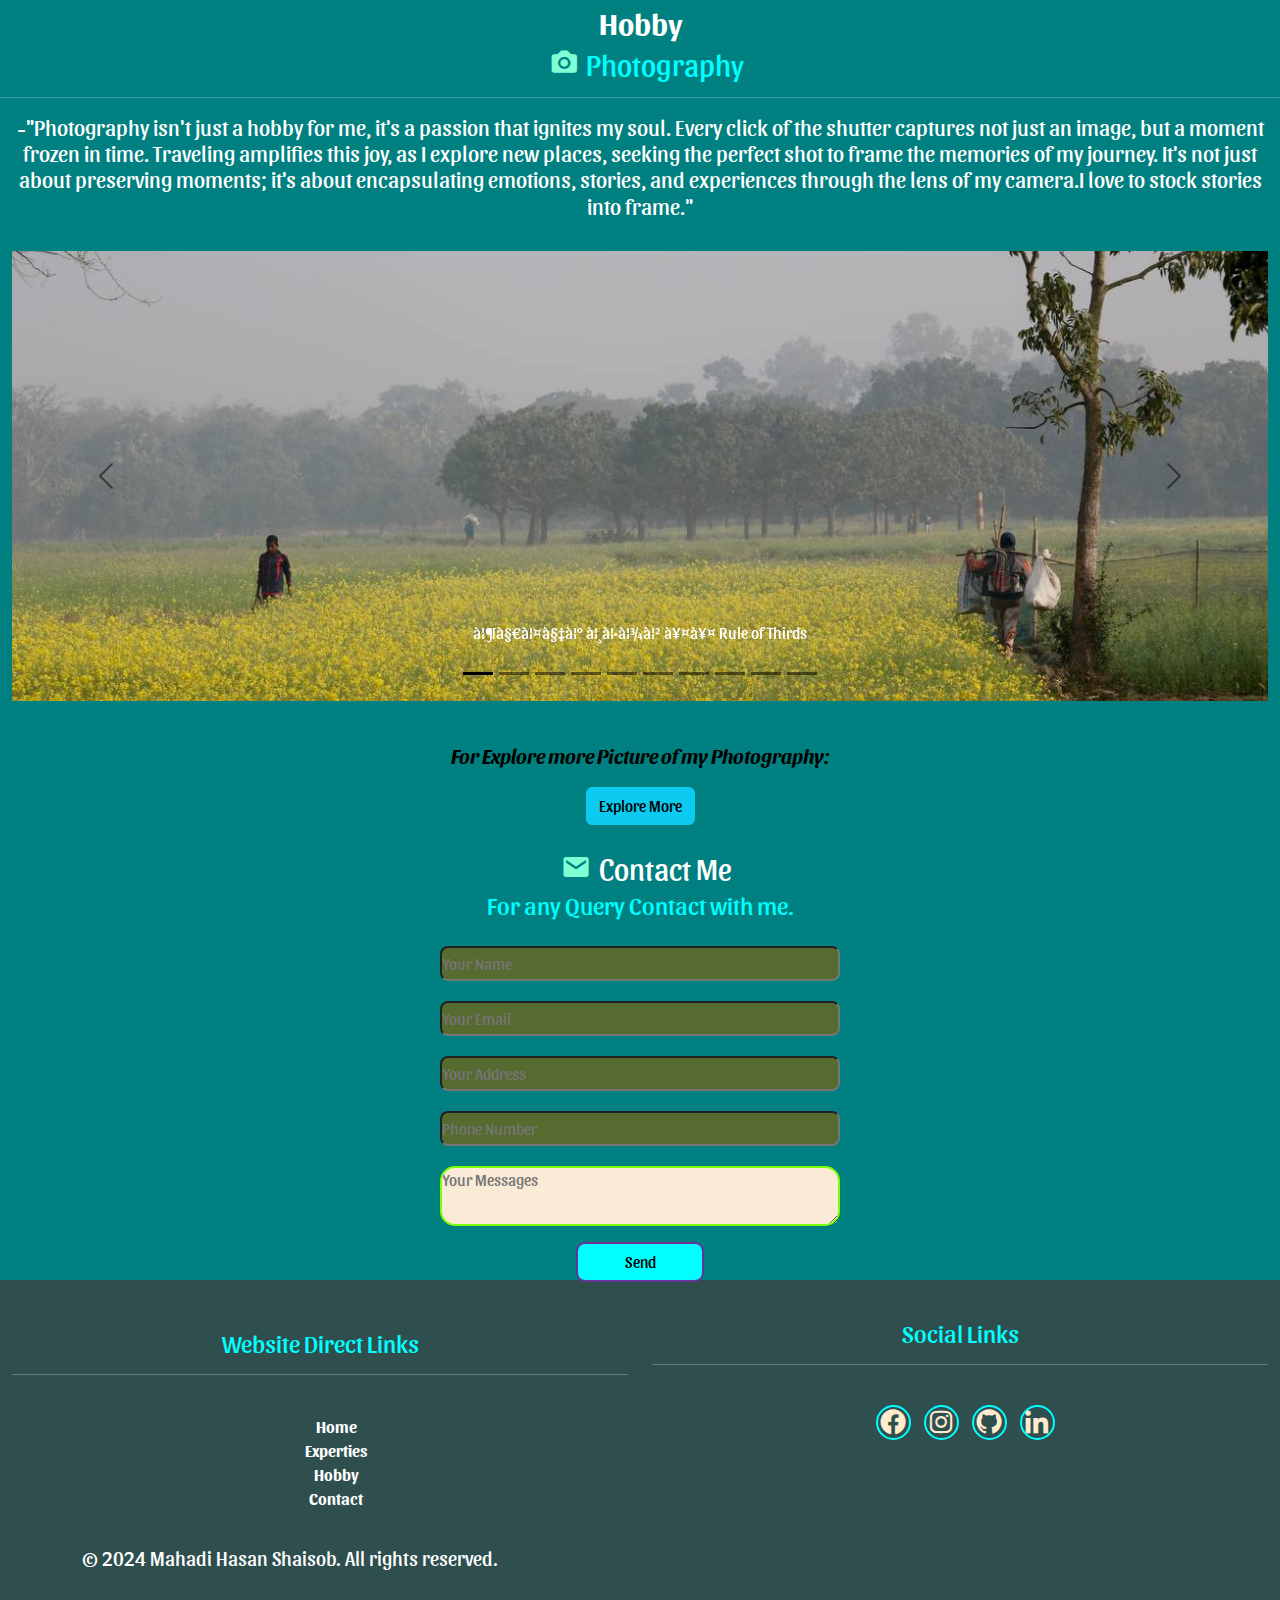
==== commit 8452a48a: "Add files via upload" ====
--- a/index.html
+++ b/index.html
@@ -8,8 +8,10 @@
     <meta name="viewport" content="width=device-width,initial-scale=1">
     <script src="https://cdn.jsdelivr.net/gh/cferdinandi/smooth-scroll/dist/smooth-scroll.polyfills.min.js"></script>
     <script src="https://unpkg.com/typed.js@2.0.15/dist/typed.umd.js"></script>
+    <!---Boxicons-->
     <link href='https://unpkg.com/boxicons@2.1.4/css/boxicons.min.css' rel='stylesheet'>
     <script src="https://cdn.jsdelivr.net/npm/kursor@0.0.14/dist/kursor.js"></script>
+    <!-----Bootstrap-->
     <link href="https://cdn.jsdelivr.net/npm/bootstrap@5.3.3/dist/css/bootstrap.min.css" rel="stylesheet">
     <script src="https://cdn.jsdelivr.net/npm/bootstrap@5.3.3/dist/js/bootstrap.bundle.min.js"></script>
     <link href="https://fonts.googleapis.com/css2?family=Playfair+Display:wght@400;700&display=swap" rel="stylesheet">
@@ -19,7 +21,7 @@
     <!----font awesome-->
     <link rel="stylesheet" href="https://cdnjs.cloudflare.com/ajax/libs/font-awesome/6.5.2/css/all.min.css" integrity="sha512-SnH5WK+bZxgPHs44uWIX+LLJAJ9/2PkPKZ5QiAj6Ta86w+fsb2TkcmfRyVX3pBnMFcV7oQPJkl9QevSCWr3W6A==" crossorigin="anonymous" referrerpolicy="no-referrer" />
 </head>
-<!-- 
+<!-- Animation
     <link rel="stylesheet" href="https://unpkg.com/aos@next/dist/aos.css" /> -->
 </head>
 <body>
@@ -62,8 +64,10 @@
         <ul>
             <li><a href="#banner"><i class='bx bx-home' ></i>    Home</a> </li><hr>
             <li><a href="#experties"><i class='bx bxs-brain'></i> Experties</a> </li><hr>
+            <li><a href="#projects"><i class="fa-solid fa-list-check"></i></i> Projects</a> </li><hr>
             <li><a href="#photo"><i class='bx bxs-camera-home'></i> Hobby</a> </li><hr>
             <li><a href="#contact"><i class='bx bx-message-rounded-dots'></i> Contact</a> </li>
+
         </ul>
       
     </div>
@@ -151,6 +155,208 @@
 </div>
 </div>
     </section>
+
+    <!----Projects section-->
+    <section id="projects">
+      <div class="project-head">
+        <h2><i class="fa-solid fa-list-check"></i> Projects</h2>
+        <hr>
+      </div>
+      <div class="container">
+        <h4 style="color: black; font-size: 35px;">Multi Purpose Robot.</h4>
+        <div class="row">
+          <div class="col-sm-12 col-md-6">
+            <div class="project-details">
+              <img src="Screenshot 2024-07-28 203853.png" alt="Multi Purpose Robot" class="project-img">
+              <div class="project-title">Multi Purpose Robot</div><hr>
+              <div class="project-features">
+                <h5>Project Features</h5><hr>
+                <ul>
+                  <li>Object Following Robot</li>
+                  <li>Obstacle Avoiding Robot</li>
+                  <li>Bluetooth Control Robot</li>
+                  <li>Voice Command Robot</li>
+                </ul>
+              </div>
+              <div class="project-keywords">
+                <h5>Project Keywords</h5><hr>
+                <ul>
+                  <li>Arduino Uno</li>
+                  <li>Motor Driver Shield</li>
+                  <li>Bluetooth Module</li>
+                  <li>Ultrasonic and IR Sensors</li>
+                  <li>Servo and TT Gear Motors</li>
+                </ul>
+              </div>
+            </div>
+          </div>
+          <div class="col-sm-12 col-md-6">
+            <div class="project-description">
+              <h2>Project Description</h2><hr>
+              <p>The Multi-Purpose robot or Creating an object-following, obstacle-avoiding, and Bluetooth-controlled robot involves combining Arduino, a motor driver shield (such as L293D), and various sensors for enhanced functionality. The Arduino serves as the brain, processing signals and controlling the robot’s movements. The L293D motor driver shield interfaces with the Arduino, allowing precise control of the DC motors that propel the robot. For object following, infrared or ultrasonic sensors detect and track objects. Obstacle avoidance involves programming the robot to navigate around obstacles using sensor data. Integrating Bluetooth technology enables wireless control through a mobile app, adding a remote dimension to the robot’s operation. By arduino developed apps it also possible by voice command through  google assistance for controlling the robot car as the set command.  This multifunctional robotic platform demonstrates the versatility of Arduino and motor driver shields in creating intelligent, interactive machines.</p>
+            
+              <h2>Project Conclusion</h2><hr>
+              <p>In conclusion, the current multi-robot system, integrating object-following, obstacle-avoidance, Bluetooth, and voice control features, represents a versatile and interactive robotic platform. This amalgamation of functionalities highlights the potential for intelligent and adaptive robotics, showcasing the seamless integration of diverse technologies for enhanced user engagement and practical applications.</p>
+
+
+            </div>
+          </div>
+        </div>
+      </div>
+      <div class="project-pictures">
+        <div class="responsive">
+          <div class="gallery">
+            <a target="_blank" href="img_5terre.jpg">
+              <img src="100.jpg" alt="Cinque Terre">
+            </a>
+            <div class="desc">Multi Purpose Robot after setup with all Components.</div>
+          </div>
+        </div>
+        
+        <div class="responsive">
+          <div class="gallery">
+            <a target="_blank" href="img_forest.jpg">
+              <img src="101.jpeg" alt="Forest">
+            </a>
+            <div class="desc">Circuit Diagram of "Multi Purpose Robot". </div>
+          </div>
+        </div>
+        
+        <div class="responsive">
+          <div class="gallery">
+            <a target="_blank" href="img_lights.jpg">
+              <img src="103.jpg" alt="Northern Lights">
+            </a>
+            <div class="desc">Android apps for controlling Blutooth and Voice Command. </div>
+          </div>
+        </div>
+        
+        <div class="responsive">
+          <div class="gallery">
+            <a target="_blank" href="img_mountains.jpg">
+              <img src="102.jpg" alt="Mountains">
+            </a>
+            <div class="desc">Control switches for the Robot Car in the Apps.</div>
+          </div>
+        </div>
+        <div class="responsive">
+          <div class="gallery">
+            <a target="_blank" href="img_mountains.jpg">
+              <img src="104.jpg" alt="Mountains">
+            </a>
+            <div class="desc">Voice Command Set.</div>
+          </div>
+        </div>
+        <div class="responsive">
+          <div class="gallery">
+            <a target="_blank" href="img_mountains.jpg">
+              <img src="105.jpg" alt="Mountains">
+            </a>
+            <div class="desc">The sign of Data to send to Arduino.</div>
+          </div>
+        </div>
+        
+        <div class="clearfix"></div>
+
+      </div>
+
+
+
+      <!---Project 2-->
+      <div class="container">
+        <h4 style="color: black; font-size: 35px;">Photo Gallery Slider Web & App.</h4>
+        <div class="row">
+          <div class="col-sm-12 col-md-6">
+            <div class="project-details">
+              <img src="Screenshot 2024-07-28 204650.png" alt="Multi Purpose Robot" class="project-img">
+              <div class="project-title">Photo Gallery Slider Web & App</div><hr>
+              <div class="project-features">
+                <h5>Project Features</h5><hr>
+                <ul>
+                  <li>Home Page and Nav Menu.</li>
+                  <li>Natural Photo Gallery.</li>
+                  <li>Macro Photo Gallery.</li>
+                  <li>Night & Astro Photo Gallery.</li>
+                  <li>Web to Android Apps Converter.</li>
+
+                </ul>
+              </div>
+              <div class="project-keywords">
+                <h5>Project Languages.</h5><hr>
+                <ul>
+                  <li>HTML</li>
+                  <li>CSS with Bootstrap</li>
+                  <li>Javascript.</li>
+                </ul>
+              </div>
+              <a href="https://shoisob2004037.github.io/photo-slider-portfolio-/" target="_blank" class="btn btn-info mt-3">Website Links.</a>
+            </div>
+          </div>
+          <div class="col-sm-12 col-md-6">
+            <div class="project-description">
+              <h2>Project Description</h2><hr>
+              <p>This project aims to create an interactive and visually appealing website featuring a photo slider with a gallery. The gallery will be divided into three distinct sections: Nature, Macro, and Astro/Night photography. Each gallery will showcase a collection of photographs that I have personally clicked and edited. The website will provide a smooth and engaging user experience with features such as scrollable galleries, navigation buttons, and an enhanced photo viewing option. Additionally, the website will be converted into a mobile app for broader accessibility. </p>
+            
+              <h2>Project Conclusion</h2><hr>
+              <p>This website serves as an excellent example of best practices in basic HTML, CSS, and JavaScript. It features a dynamic photo slider and gallery, demonstrating effective use of these foundational web technologies to create an engaging and interactive user experience. This project underscores the importance of integrating aesthetic design with functional elements for a seamless and enjoyable browsing experience.</p>
+
+
+            </div>
+          </div>
+        </div>
+      </div>
+      
+
+      </div>
+
+      <!---project 3-->
+      <div class="container">
+        <h4 style="color: black; font-size: 35px;">Weather Scout.</h4>
+        <div class="row">
+          <div class="col-sm-12 col-md-6">
+            <div class="project-details">
+              <img src="w.png" alt="" class="project-img">
+              <div class="project-title">Weather Scout. </div><hr>
+              <div class="project-features">
+                <h5>Project Features</h5><hr>
+                <ul>
+                  <li>Got Weather Info.</li>
+                  
+   
+
+                </ul>
+              </div>
+              <div class="project-keywords" style="margin-top: 5px;">
+                <h5>Project Keywords.</h5><hr>
+                <ul>
+                  <li>HTML</li>
+                  <li>CSS</li>
+                  <li>Javascript DOM</li>
+                  <li>API Fetch </li>
+
+                </ul>
+              </div>
+              <a href="https://shoisob2004037.github.io/weather-api-fetch/" target="_blank" class="btn btn-info mt-3">Website Links.</a>
+            </div>
+          </div>
+          <div class="col-sm-12 col-md-6">
+            <div class="project-description">
+              <h2>Project Description</h2><hr>
+              <p>WeatherScout is a web application designed to provide users with current weather information for any city they search for. Utilizing the OpenWeatherMap API, the application fetches and displays data such as temperature, humidity, wind speed, pressure, and weather description. Users simply enter the name of a city and receive up-to-date weather details, making it a convenient tool for anyone needing quick and accurate weather updates. The interface is user-friendly, featuring a clean design with a background image that complements the weather theme. Additionally, the application includes an error handling feature that informs users if a city is not found, enhancing the overall user experience. </p>
+            
+              <h2>Project Conclusion</h2><hr>
+              <p>WeatherScout is a strong example of effective API fetching practices. It demonstrates how to integrate external APIs with HTML, CSS, and JavaScript to provide dynamic, real-time data. The project highlights best practices in handling API responses and implementing error management, showcasing a practical approach to building interactive web applications.</p>
+
+
+            </div>
+          </div>
+        </div>
+      </div>
+      
+
+      </div>
+    </section>
+
 
 
 
@@ -183,70 +389,60 @@
       <div class="carousel-item active" data-bs-interval="10000">
         <img src="1.jpg" class="d-block w-100" alt="...">
         <div class="carousel-caption">
-          <h5 class="fs-6 fs-md-4 fs-lg-3" style="color: white;">First slide label</h5>
-          <p class="fs-7 fs-md-5 fs-lg-4" style="color: white;">Some representative placeholder content for the first slide.</p>
+          <p class="fs-7 fs-md-5 fs-lg-4" style="color: white;">শীতের সকাল ।। Rule of Thirds</p>
         </div>
       </div>
       <div class="carousel-item" data-bs-interval="2000">
         <img src="3.jpg" class="d-block w-100" alt="...">
         <div class="carousel-caption">
-          <h5 class="fs-6 fs-md-4 fs-lg-3" style="color: white;">Second slide label</h5>
           <p class="fs-7 fs-md-5 fs-lg-4" style="color: white;">Some representative placeholder content for the second slide.</p>
         </div>
       </div>
       <div class="carousel-item">
         <img src="13.jpg" class="d-block w-100" alt="...">
         <div class="carousel-caption">
-          <h5 class="fs-6 fs-md-4 fs-lg-3" style="color: black;">Third slide label</h5>
           <p class="fs-7 fs-md-5 fs-lg-4" style="color: black;">Some representative placeholder content for the third slide.</p>
         </div>
       </div>
       <div class="carousel-item">
         <img src="19.jpg" class="d-block w-100" alt="...">
         <div class="carousel-caption">
-          <h5 class="fs-6 fs-md-4 fs-lg-3" style="color: white;">Fourth slide label</h5>
           <p class="fs-7 fs-md-5 fs-lg-4" style="color: white;">Some representative placeholder content for the fourth slide.</p>
         </div>
       </div>
       <div class="carousel-item">
         <img src="16.jpg" class="d-block w-100" alt="...">
         <div class="carousel-caption">
-          <h5 class="fs-6 fs-md-4 fs-lg-3" style="color:green;">Fifth slide label</h5>
           <p class="fs-7 fs-md-5 fs-lg-4" style="color: white;">Some representative placeholder content for the fifth slide.</p>
         </div>
       </div>
       <div class="carousel-item">
         <img src="14.jpg" class="d-block w-100" alt="...">
         <div class="carousel-caption">
-          <h5 class="fs-6 fs-md-4 fs-lg-3" style="color: white;">Sixth slide label</h5>
           <p class="fs-7 fs-md-5 fs-lg-4" style="color: white;">Some representative placeholder content for the sixth slide.</p>
         </div>
       </div>
       <div class="carousel-item">
         <img src="23.jpg" class="d-block w-100" alt="...">
         <div class="carousel-caption">
-          <h5 class="fs-6 fs-md-4 fs-lg-3" style="color: white;">Seventh slide label</h5>
           <p class="fs-7 fs-md-5 fs-lg-4" style="color: white;">Some representative placeholder content for the seventh slide.</p>
         </div>
       </div>
       <div class="carousel-item">
         <img src="20.jpg" class="d-block w-100" alt="...">
         <div class="carousel-caption">
-          <h5 class="fs-6 fs-md-4 fs-lg-3" style="color: white;">Eighth slide label</h5>
           <p class="fs-7 fs-md-5 fs-lg-4" style="color: white;">Some representative placeholder content for the eighth slide.</p>
         </div>
       </div>
       <div class="carousel-item">
         <img src="6.jpg" class="d-block w-100" alt="...">
         <div class="carousel-caption">
-          <h5 class="fs-6 fs-md-4 fs-lg-3" style="color: white;">Ninth slide label</h5>
           <p class="fs-7 fs-md-5 fs-lg-4" style="color: white;">Some representative placeholder content for the ninth slide.</p>
         </div>
       </div>
       <div class="carousel-item">
         <img src="1627027050058-01.jpeg" class="d-block w-100" alt="...">
         <div class="carousel-caption">
-          <h5 class="fs-6 fs-md-4 fs-lg-1 sm-1" style="color: white;">Tenth slide label</h5>
           <p class="fs-7 fs-md-5 fs-lg-1 sm-1" style="color: white;">Some representative placeholder content for the tenth slide.</p>
         </div>
       </div>
--- a/website.css
+++ b/website.css
@@ -1,7 +1,10 @@
+@import url('https://fonts.googleapis.com/css2?family=Amita:wght@400;700&family=Kalnia+Glaze:wght@100..700&family=Libre+Baskerville:ital,wght@0,400;0,700;1,400&family=Sansita:ital,wght@0,400;0,700;0,800;0,900;1,400;1,700;1,800;1,900&family=Teko:wght@300..700&family=Ubuntu:ital,wght@0,300;0,400;0,500;0,700;1,300;1,400;1,500;1,700&display=swap');
+
 *{
     margin: 0px;
     padding: 0px;
-    font-family: 'Playfair Display', serif;
+    font-family: "Sansita", sans-serif;
+
 }
 
 
@@ -53,7 +56,7 @@
     height: 100%;
     width: 100%; 
 }
-#banner, #experties, #photo, #contact{
+#banner, #experties, #photo, #contact, #projects{
     background-color: #008080; 
     color: #ffffff; 
 }
@@ -105,7 +108,7 @@
     font-size: 30px;
     font-style: italic;
     font-weight: bolder;
-    font-family: Georgia, 'Times New Roman', Times, serif;
+    font-family: "Sansita", sans-serif;
 
 }
 
@@ -132,7 +135,6 @@
     padding-left: 15px;
     padding-top:5px;
     margin-top:10px;
-    text-transform: uppercase;
 
 }
 .navbar{
@@ -165,7 +167,7 @@
 #experties{
     width: 100%;
     height: 100%;
-    font-family:'Segoe UI', Tahoma, Geneva, Verdana, sans-serif;
+    font-family: "Sansita", sans-serif;
     
     
     
@@ -185,17 +187,17 @@
     display: inline-block;
 }
 
-.title-text h1, .photo-head h2{
+.title-text h1, .photo-head h2, .project-head h2{
     font-size: 50px;
     color: aqua;
     font-size:xx-large;
 }
 
-.photo-head{
+.photo-head, .project-head{
     text-align: center;
     padding-top: 20px;
     justify-content: center;
-    font-family: 'Trebuchet MS';
+    font-family: "Sansita", sans-serif;
    
 
 }
@@ -209,7 +211,7 @@
     z-index: 1;
     display: inline-block;
 }
-.photo-head h2{
+.photo-head h2 , .project-head h2{
     font-size: 30px;
     color: aqua;
 
@@ -237,7 +239,7 @@
     text-align: center;
     
 }
-.c-head p i, .photo-head h2 i, .title-text p i{
+.c-head p i, .photo-head h2 i, .title-text p i, .project-head h2 i{
     text-decoration: none;
     display: inline-flex;
     text-align: center;
@@ -246,13 +248,12 @@
     width: 35px;
     height: 35px;
     background: transparent;
-    border: 2px solid aqua;
     border-radius: 50%; 
     margin-left:10px; 
     color: aquamarine; 
      
  }
- .c-head p i:hover, .photo-head h2 i:hover, .title-text p i:hover{
+ .c-head p i:hover, .photo-head h2 i:hover, .title-text p i:hover, .project-head h2 i:hover{
      background-color: aqua;
      color: black;
      box-shadow: 0 0 20px aqua;
@@ -301,7 +302,7 @@
     padding: 2px 1px 2px;
     text-align: center;
     border-radius: 30px;
-    background-color:dimgray; 
+    background-color:#2c3e50; 
 }
 .service-box i{
     font-size: 50px;
@@ -530,4 +531,113 @@
     }
 }
 
- +
+
+#projects {
+    background-color: #008080;
+    color: #ffffff;
+    padding: 40px 0;
+}
+
+
+
+  
+  .project-details, .project-description, .project-pictures {
+    background-color:#2c3e50; 
+    border-radius: 10px;
+    padding: 12px;
+    margin: 10px 0;
+    box-shadow: 0 0 10px rgba(0, 0, 0, 0.1);
+  }
+  
+  .project-details {
+    display: flex;
+    flex-direction: column;
+    align-items: center;
+  }
+  
+  .project-img {
+    width: 100%;
+    height: auto;
+    border-radius: 10px;
+  }
+  
+  .project-title {
+    font-size: 24px;
+    font-weight: bold;
+    margin: 10px 0;
+    color: #a82ad6 ;
+  }
+  
+  .project-features h5, .project-keywords h5 {
+    font-size: 20px;
+    color: #a82ad6;
+    margin-bottom: 10px;
+  }
+  
+  .project-features ul, .project-keywords ul {
+    list-style-type: disc;
+    padding-left: 20px;
+    color: white;
+  }
+  
+  .project-description h2, .project-conclusion h2 {
+    font-size: 22px;
+    color : #a82ad6;   
+    margin-bottom: 10px;
+  }
+  
+  .project-description p, .project-conclusion p {
+    text-align: justify;
+    color: white;
+  }
+  
+
+
+  div.gallery {
+    border: 1px solid #ccc;
+  }
+  
+  div.gallery:hover {
+    border: 1px solid #777;
+  }
+  
+  div.gallery img {
+    width: 100%;
+    height: auto;
+  }
+  
+  div.desc {
+    padding: 15px;
+    text-align: center;
+  }
+  
+  * {
+    box-sizing: border-box;
+  }
+  
+  .responsive {
+    padding: 0 6px;
+    float: left;
+    width: 24.99999%;
+  }
+  
+  @media only screen and (max-width: 700px) {
+    .responsive {
+      width: 49.99999%;
+      margin: 6px 0;
+    }
+  }
+  
+  @media only screen and (max-width: 500px) {
+    .responsive {
+      width: 100%;
+    }
+  }
+  
+  .clearfix:after {
+    content: "";
+    display: table;
+    clear: both;
+  }
+  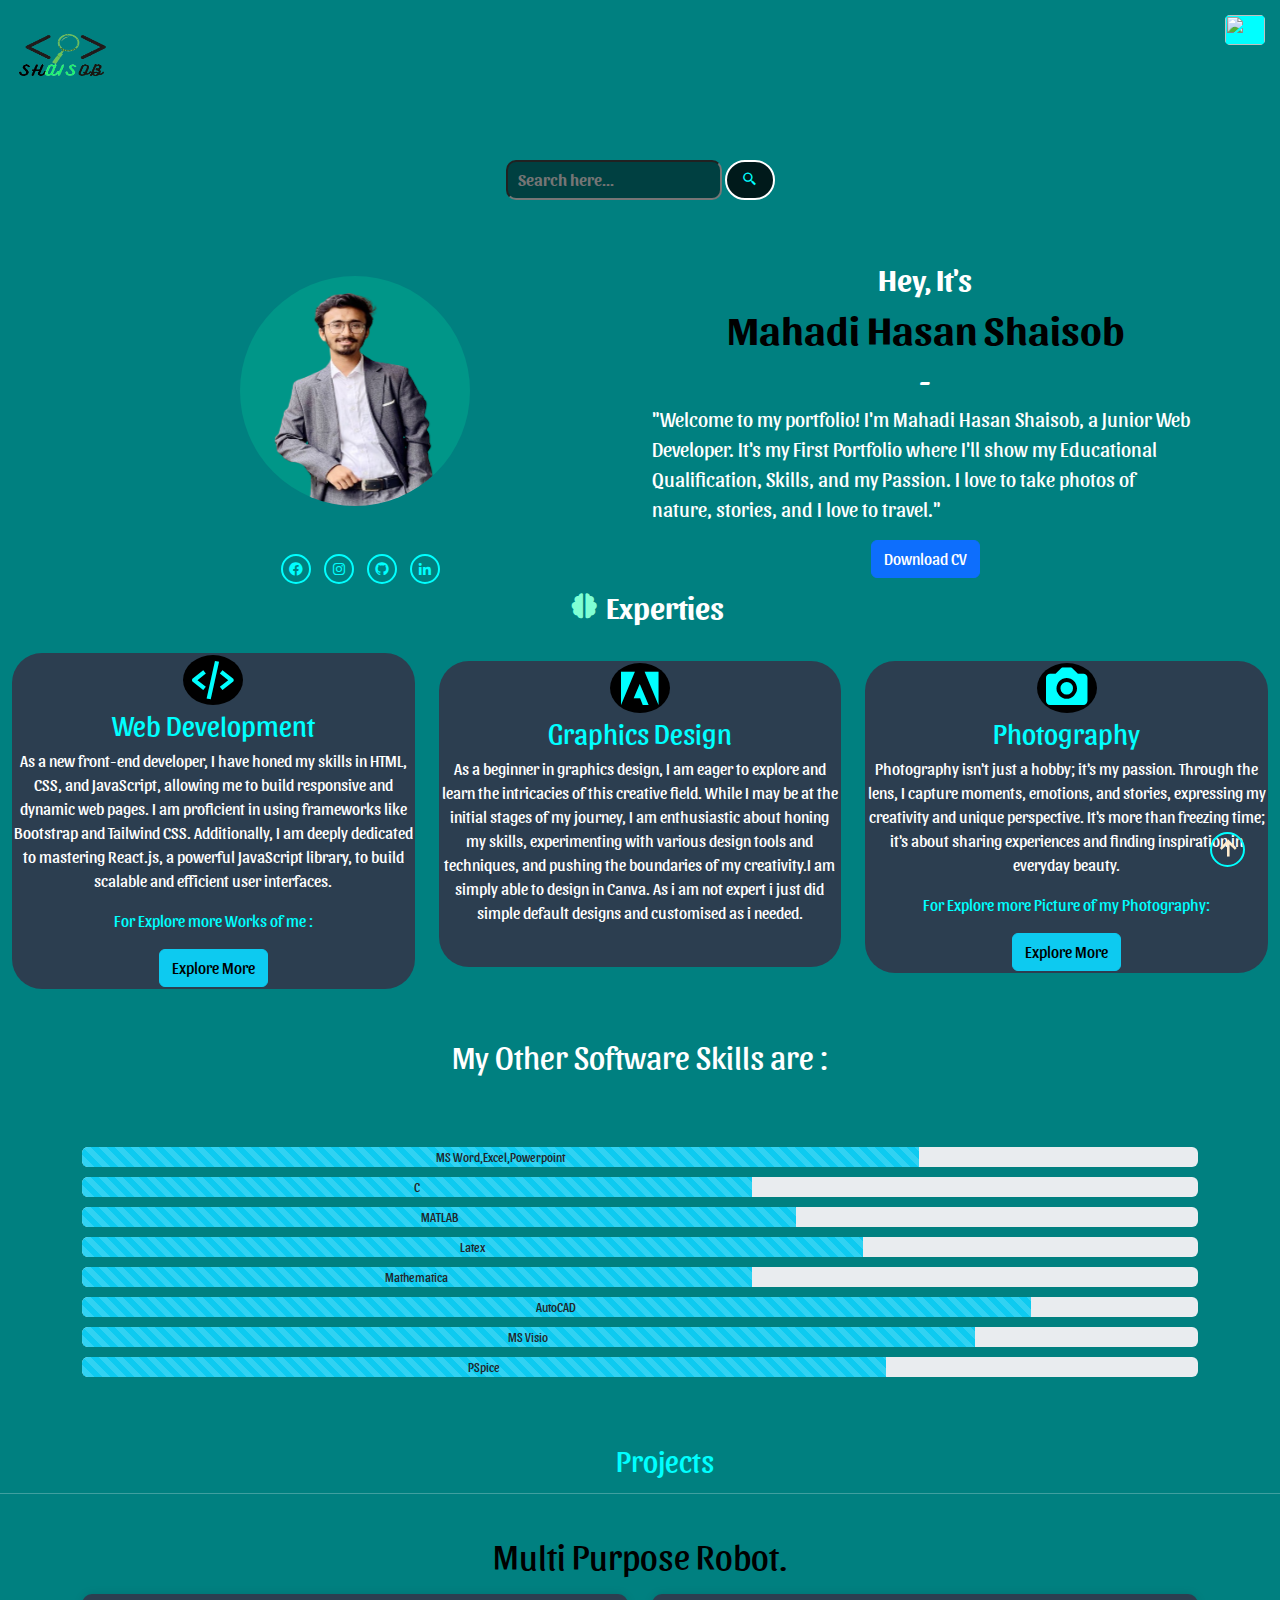
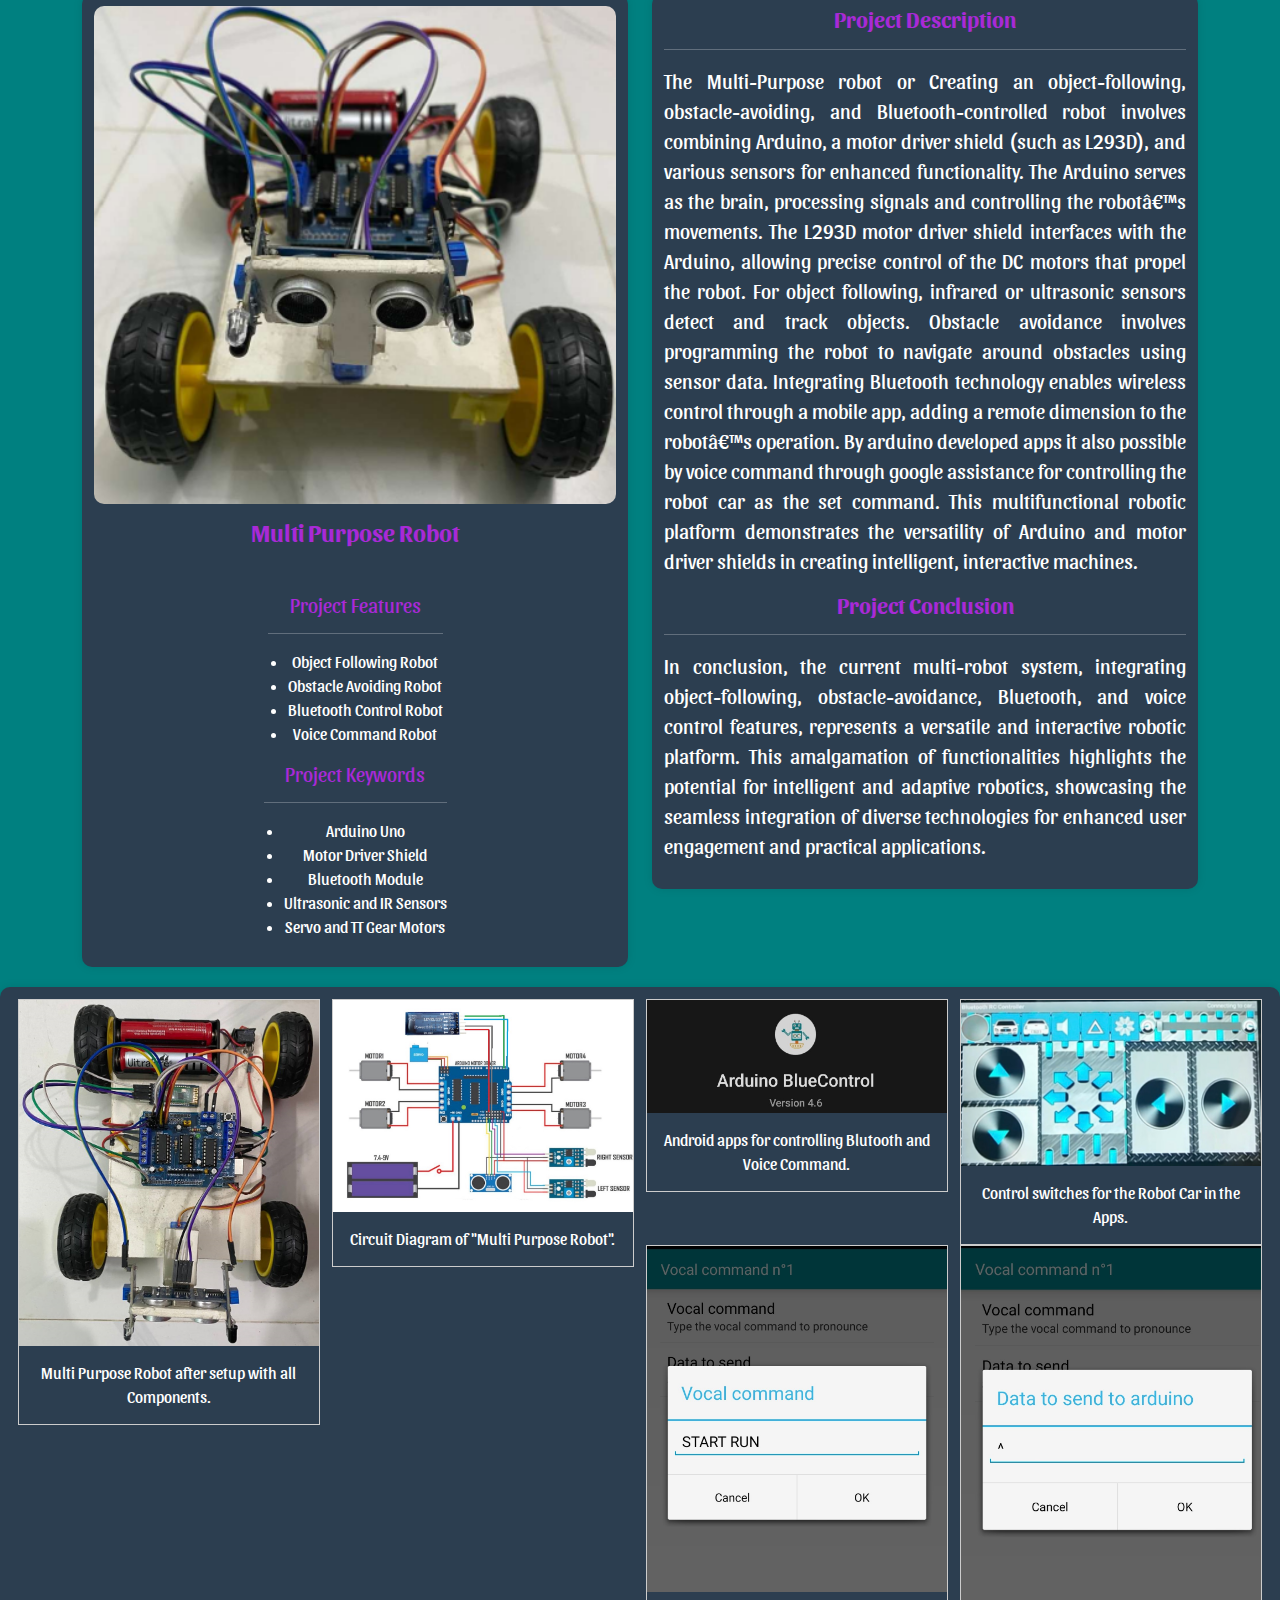
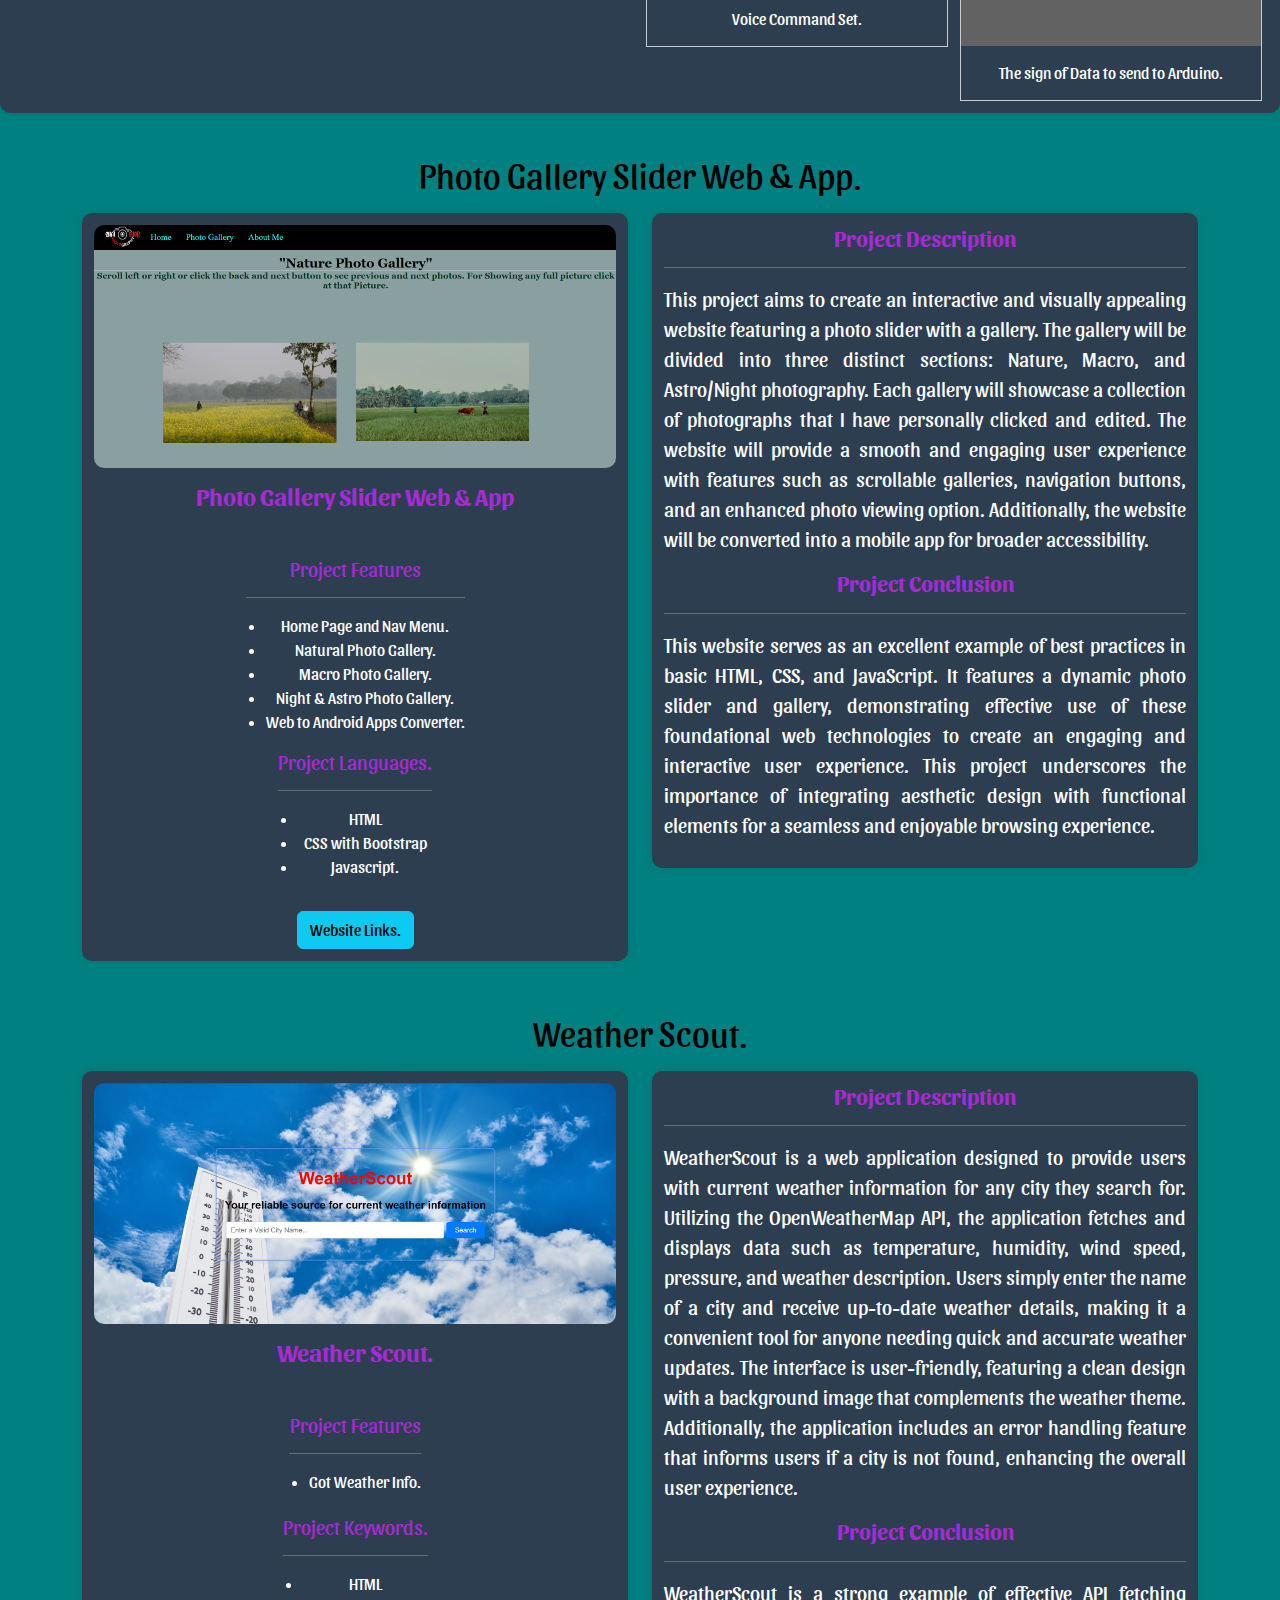
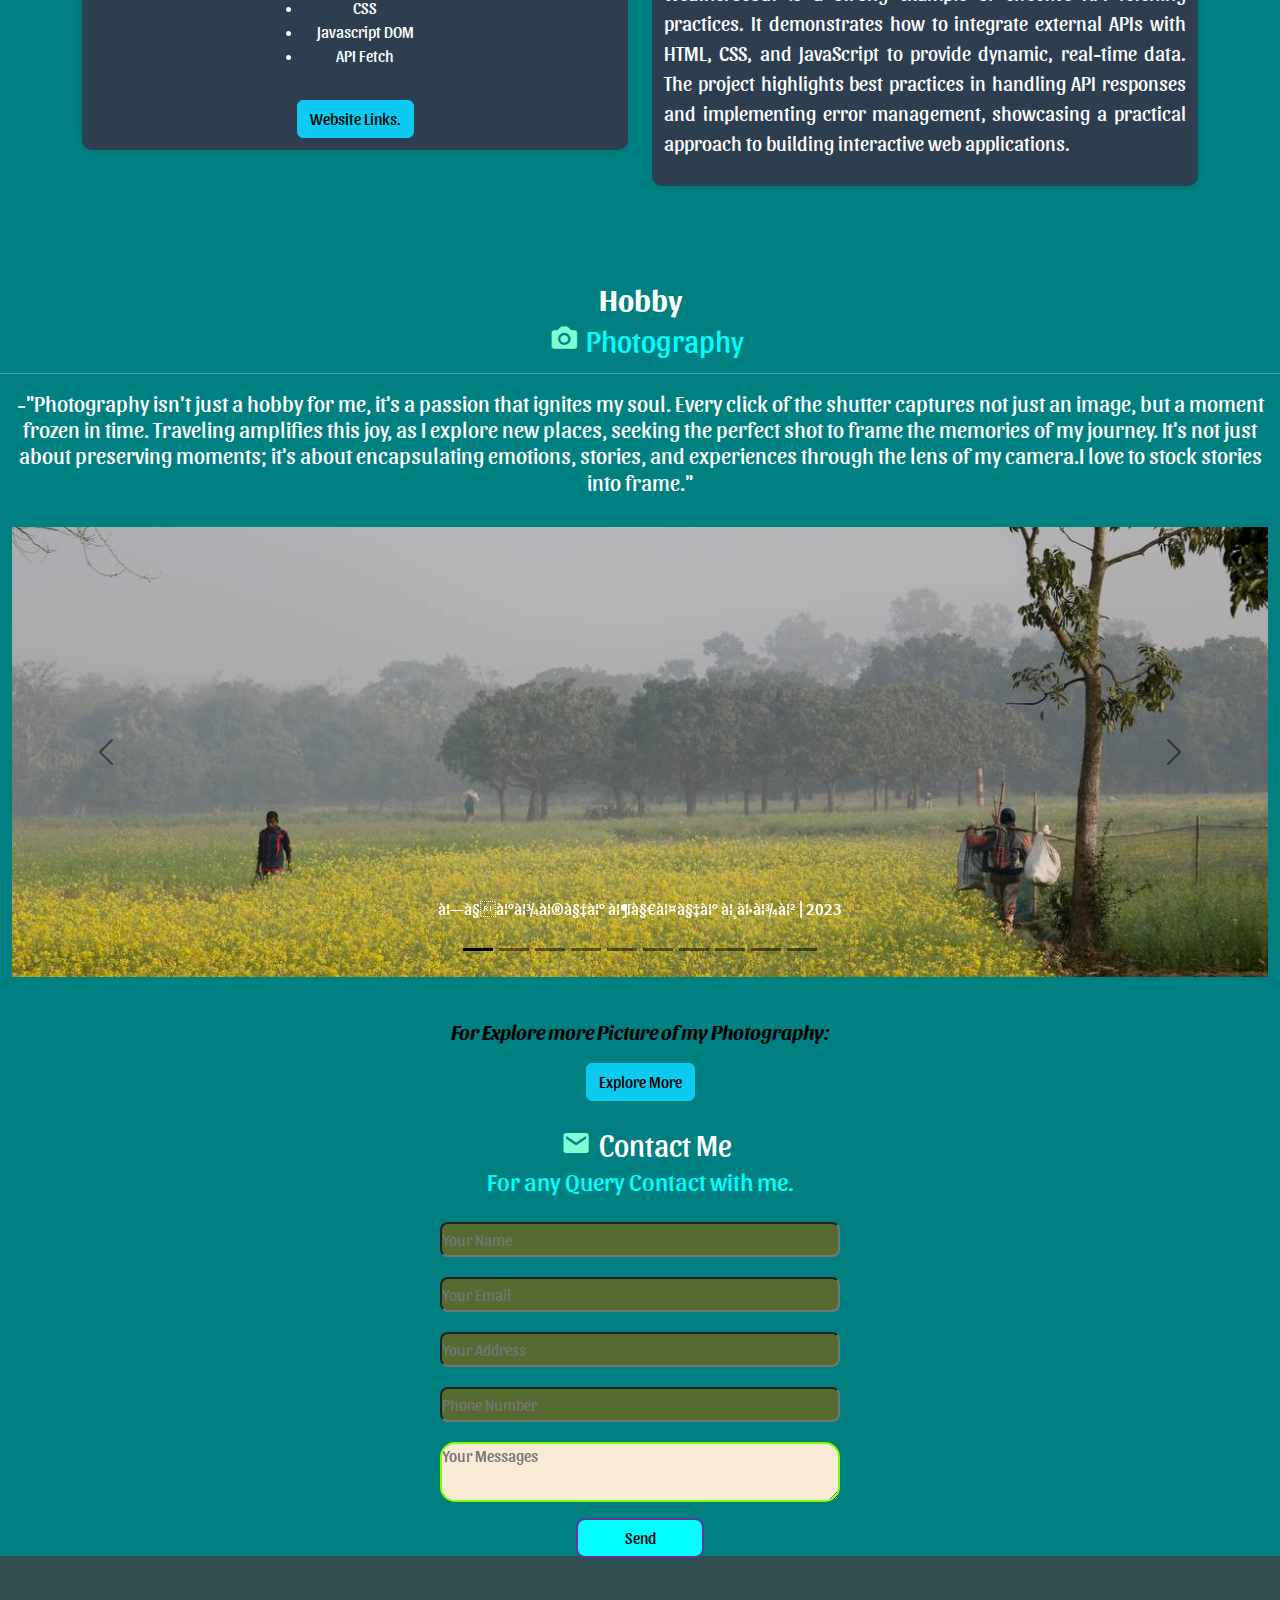
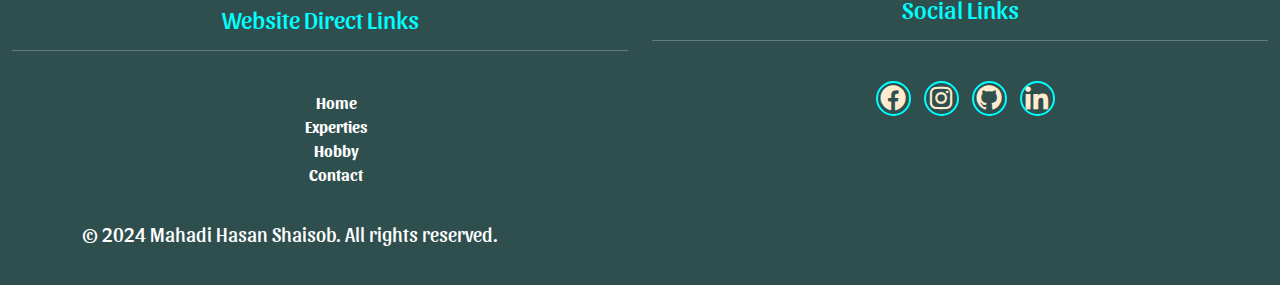
==== commit a930a5f6: "Update index.html" ====
--- a/index.html
+++ b/index.html
@@ -206,8 +206,8 @@
       <div class="project-pictures">
         <div class="responsive">
           <div class="gallery">
-            <a target="_blank" href="img_5terre.jpg">
-              <img src="100.jpg" alt="Cinque Terre">
+            <a target="_blank" href="">
+              <img src="100.jpg" alt="project-picture">
             </a>
             <div class="desc">Multi Purpose Robot after setup with all Components.</div>
           </div>
@@ -215,8 +215,8 @@
         
         <div class="responsive">
           <div class="gallery">
-            <a target="_blank" href="img_forest.jpg">
-              <img src="101.jpeg" alt="Forest">
+            <a target="_blank" href="">
+              <img src="101.JPEG" alt="Forest">
             </a>
             <div class="desc">Circuit Diagram of "Multi Purpose Robot". </div>
           </div>
@@ -224,8 +224,8 @@
         
         <div class="responsive">
           <div class="gallery">
-            <a target="_blank" href="img_lights.jpg">
-              <img src="103.jpg" alt="Northern Lights">
+            <a target="_blank" href="">
+              <img src="103.JPG" alt="apps-pic">
             </a>
             <div class="desc">Android apps for controlling Blutooth and Voice Command. </div>
           </div>
@@ -233,24 +233,24 @@
         
         <div class="responsive">
           <div class="gallery">
-            <a target="_blank" href="img_mountains.jpg">
-              <img src="102.jpg" alt="Mountains">
+            <a target="_blank" href="">
+              <img src="102.jpg" alt="switches">
             </a>
             <div class="desc">Control switches for the Robot Car in the Apps.</div>
           </div>
         </div>
         <div class="responsive">
           <div class="gallery">
-            <a target="_blank" href="img_mountains.jpg">
-              <img src="104.jpg" alt="Mountains">
+            <a target="_blank" href="">
+              <img src="104.JPG" alt="command1">
             </a>
             <div class="desc">Voice Command Set.</div>
           </div>
         </div>
         <div class="responsive">
           <div class="gallery">
-            <a target="_blank" href="img_mountains.jpg">
-              <img src="105.jpg" alt="Mountains">
+            <a target="_blank" href="">
+              <img src="105.JPG" alt="command2">
             </a>
             <div class="desc">The sign of Data to send to Arduino.</div>
           </div>
@@ -389,61 +389,61 @@
       <div class="carousel-item active" data-bs-interval="10000">
         <img src="1.jpg" class="d-block w-100" alt="...">
         <div class="carousel-caption">
-          <p class="fs-7 fs-md-5 fs-lg-4" style="color: white;">শীতের সকাল ।। Rule of Thirds</p>
+          <p class="fs-7 fs-md-5 fs-lg-4" style="color: white;">গ্রামের শীতের সকাল | 2023 </p>
         </div>
       </div>
       <div class="carousel-item" data-bs-interval="2000">
         <img src="3.jpg" class="d-block w-100" alt="...">
         <div class="carousel-caption">
-          <p class="fs-7 fs-md-5 fs-lg-4" style="color: white;">Some representative placeholder content for the second slide.</p>
+          <p class="fs-7 fs-md-5 fs-lg-4" style="color: white;">জীবিকা | 2023 </p>
         </div>
       </div>
       <div class="carousel-item">
         <img src="13.jpg" class="d-block w-100" alt="...">
         <div class="carousel-caption">
-          <p class="fs-7 fs-md-5 fs-lg-4" style="color: black;">Some representative placeholder content for the third slide.</p>
+          <p class="fs-7 fs-md-5 fs-lg-4" style="color: black;">বিকেলের আড্ডা | 2023</p>
         </div>
       </div>
       <div class="carousel-item">
         <img src="19.jpg" class="d-block w-100" alt="...">
         <div class="carousel-caption">
-          <p class="fs-7 fs-md-5 fs-lg-4" style="color: white;">Some representative placeholder content for the fourth slide.</p>
+          <p class="fs-7 fs-md-5 fs-lg-4" style="color: white;">গন্তব্য | 2023</p>
         </div>
       </div>
       <div class="carousel-item">
         <img src="16.jpg" class="d-block w-100" alt="...">
         <div class="carousel-caption">
-          <p class="fs-7 fs-md-5 fs-lg-4" style="color: white;">Some representative placeholder content for the fifth slide.</p>
+          <p class="fs-7 fs-md-5 fs-lg-4" style="color: white;"> বিচ্ছেদ । 2023 </p>
         </div>
       </div>
       <div class="carousel-item">
         <img src="14.jpg" class="d-block w-100" alt="...">
         <div class="carousel-caption">
-          <p class="fs-7 fs-md-5 fs-lg-4" style="color: white;">Some representative placeholder content for the sixth slide.</p>
+          <p class="fs-7 fs-md-5 fs-lg-4" style="color: white;"> সিলেট ভ্রমন | 2023  </p>
         </div>
       </div>
       <div class="carousel-item">
         <img src="23.jpg" class="d-block w-100" alt="...">
         <div class="carousel-caption">
-          <p class="fs-7 fs-md-5 fs-lg-4" style="color: white;">Some representative placeholder content for the seventh slide.</p>
+          <p class="fs-7 fs-md-5 fs-lg-4" style="color: white;">শান্তি এখানে | 2022 </p>
         </div>
       </div>
       <div class="carousel-item">
         <img src="20.jpg" class="d-block w-100" alt="...">
         <div class="carousel-caption">
-          <p class="fs-7 fs-md-5 fs-lg-4" style="color: white;">Some representative placeholder content for the eighth slide.</p>
+          <p class="fs-7 fs-md-5 fs-lg-4" style="color: white;"> কুয়াশার রাজ্যে | 2023 </p>
         </div>
       </div>
       <div class="carousel-item">
         <img src="6.jpg" class="d-block w-100" alt="...">
         <div class="carousel-caption">
-          <p class="fs-7 fs-md-5 fs-lg-4" style="color: white;">Some representative placeholder content for the ninth slide.</p>
+          <p class="fs-7 fs-md-5 fs-lg-4" style="color: white;">রিজিক | 2022</p>
         </div>
       </div>
       <div class="carousel-item">
         <img src="1627027050058-01.jpeg" class="d-block w-100" alt="...">
         <div class="carousel-caption">
-          <p class="fs-7 fs-md-5 fs-lg-1 sm-1" style="color: white;">Some representative placeholder content for the tenth slide.</p>
+          <p class="fs-7 fs-md-5 fs-lg-1 sm-1" style="color: white;"> তারারা | 2021</p>
         </div>
       </div>
     </div>
@@ -529,4 +529,4 @@
 
    </script>
 </body>
-</html>+</html>
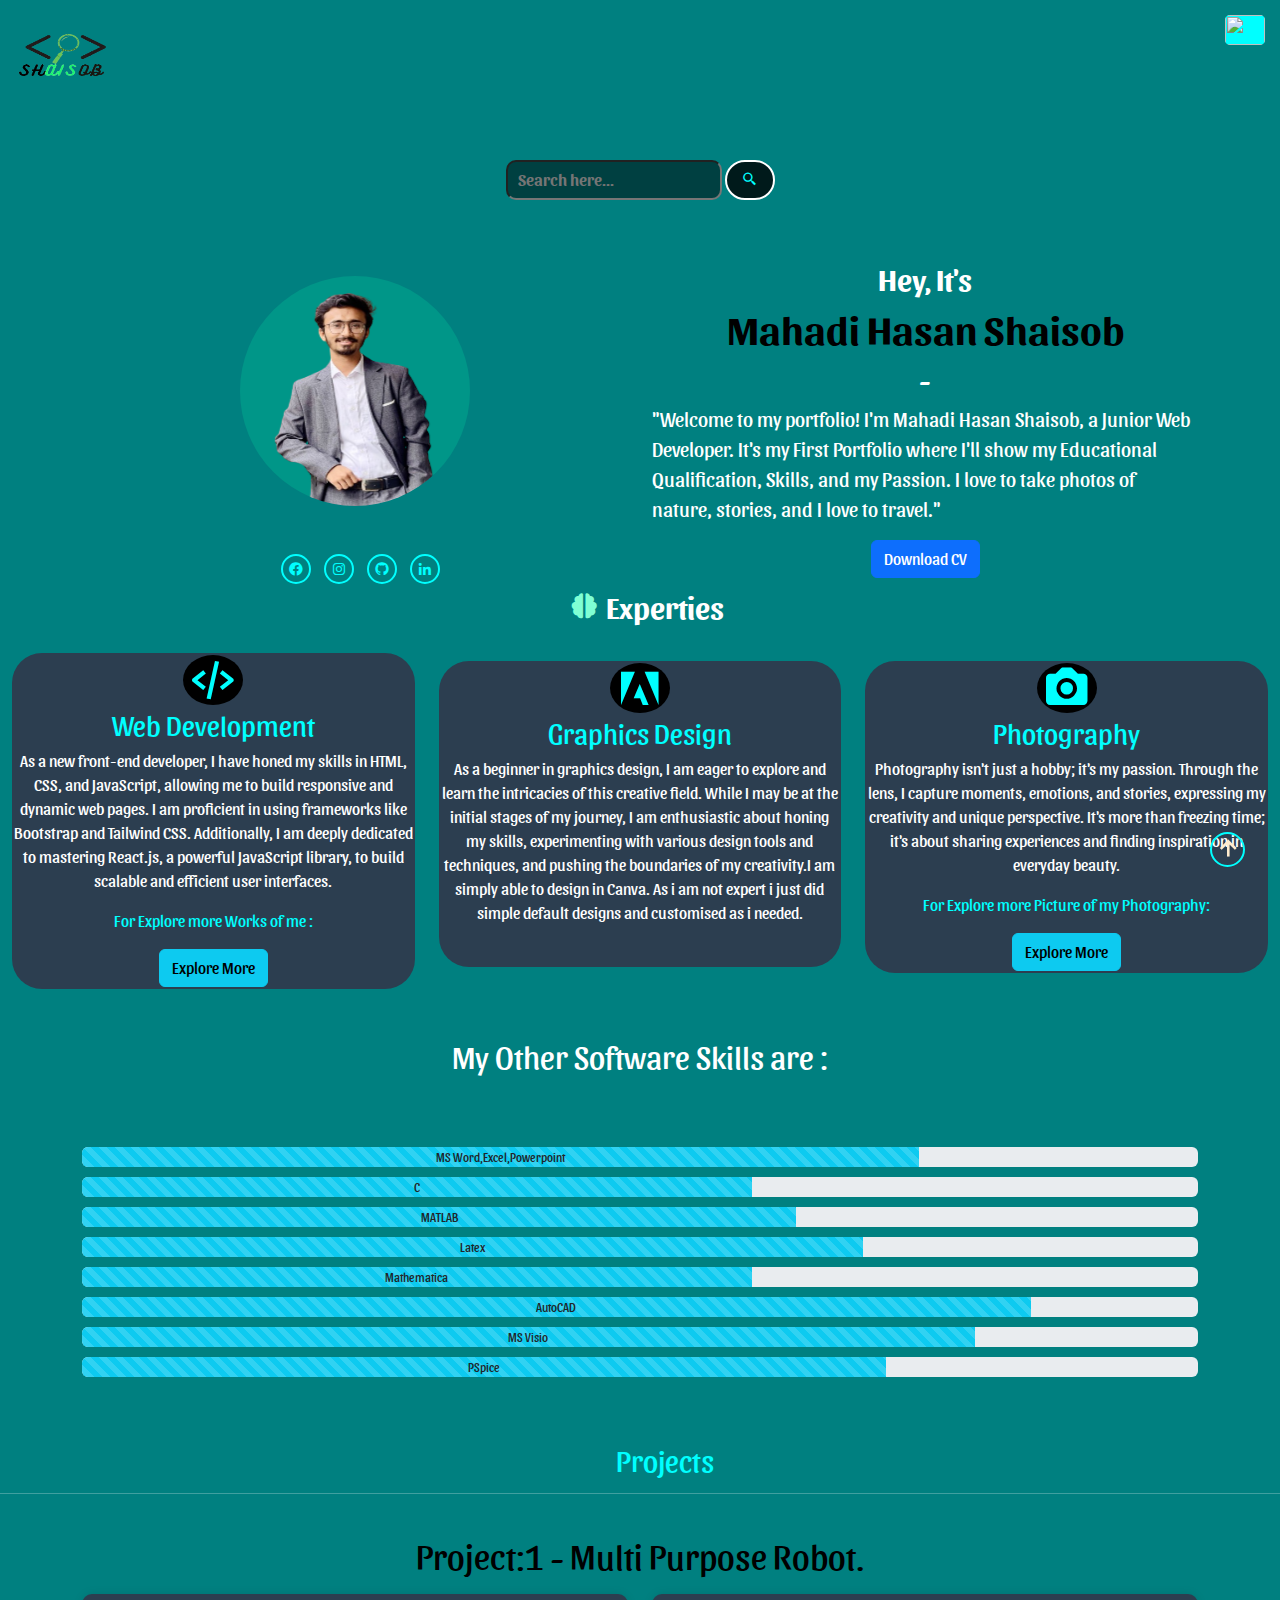
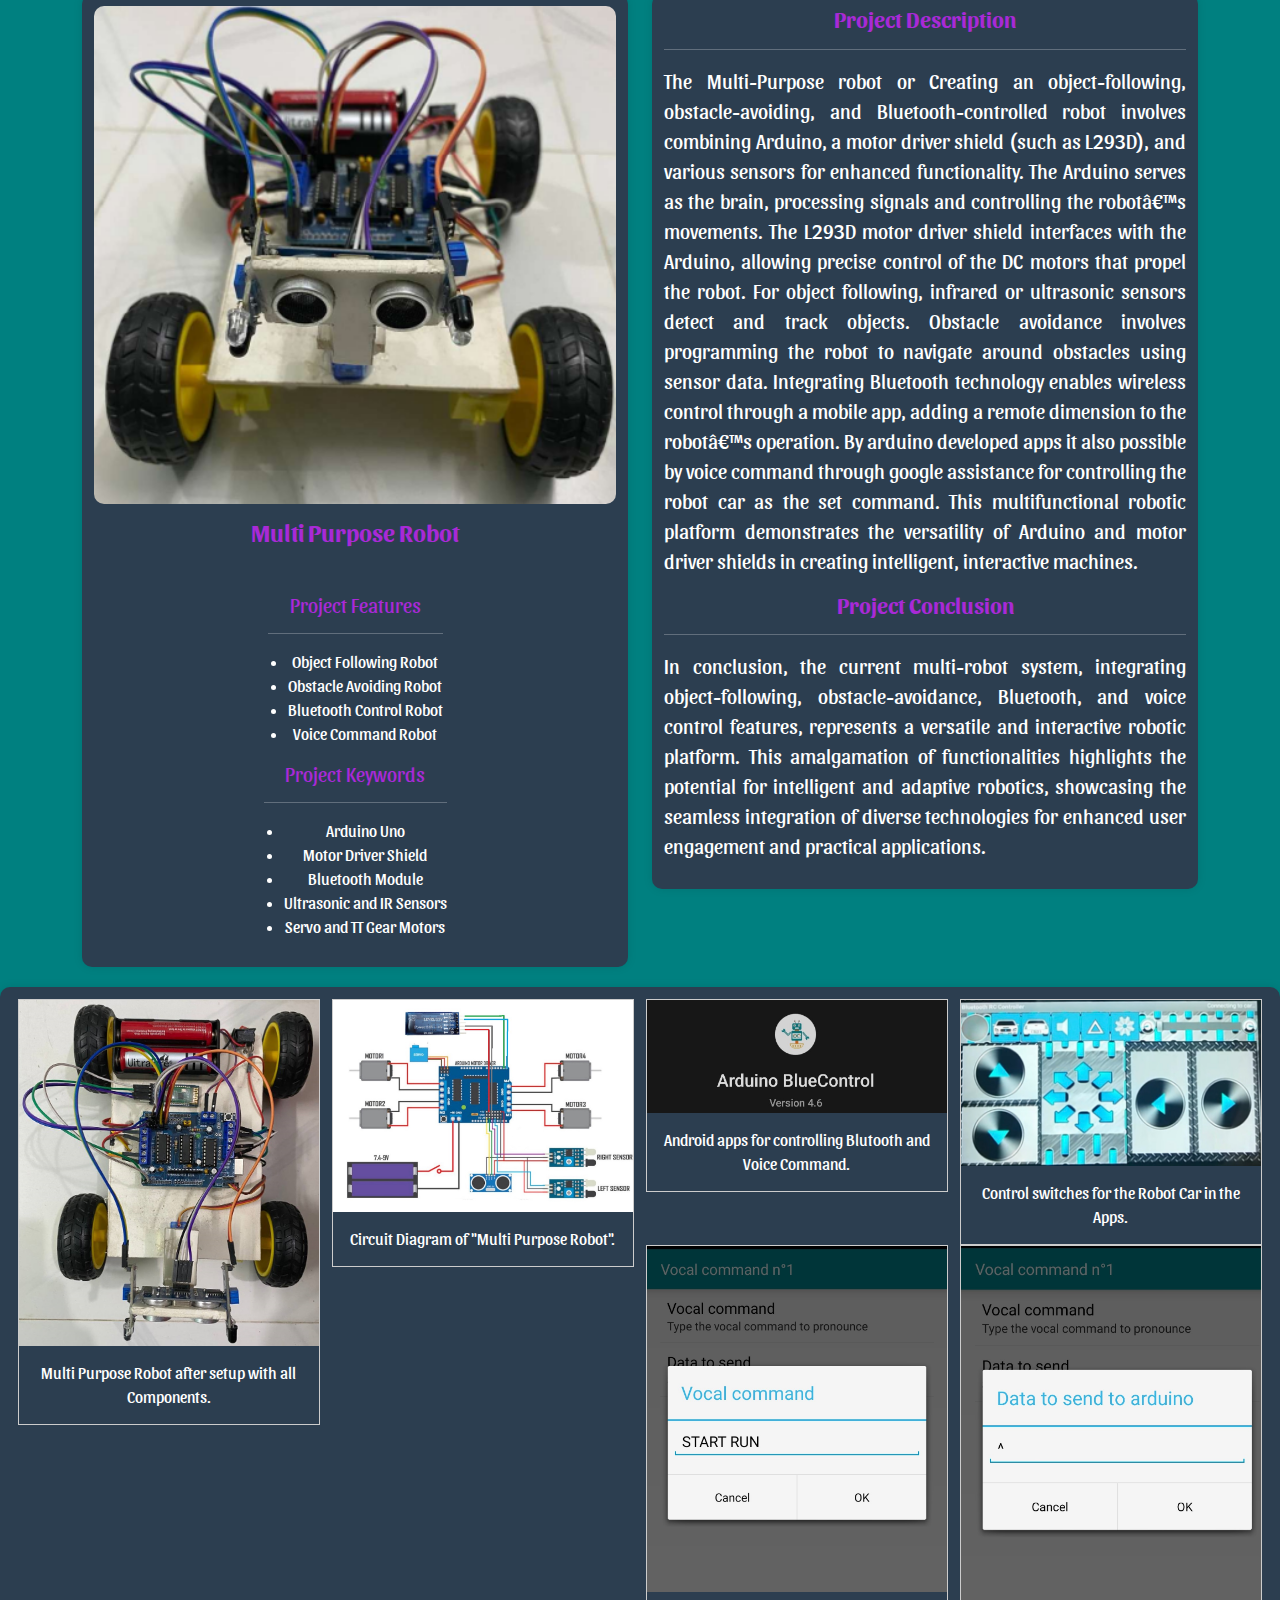
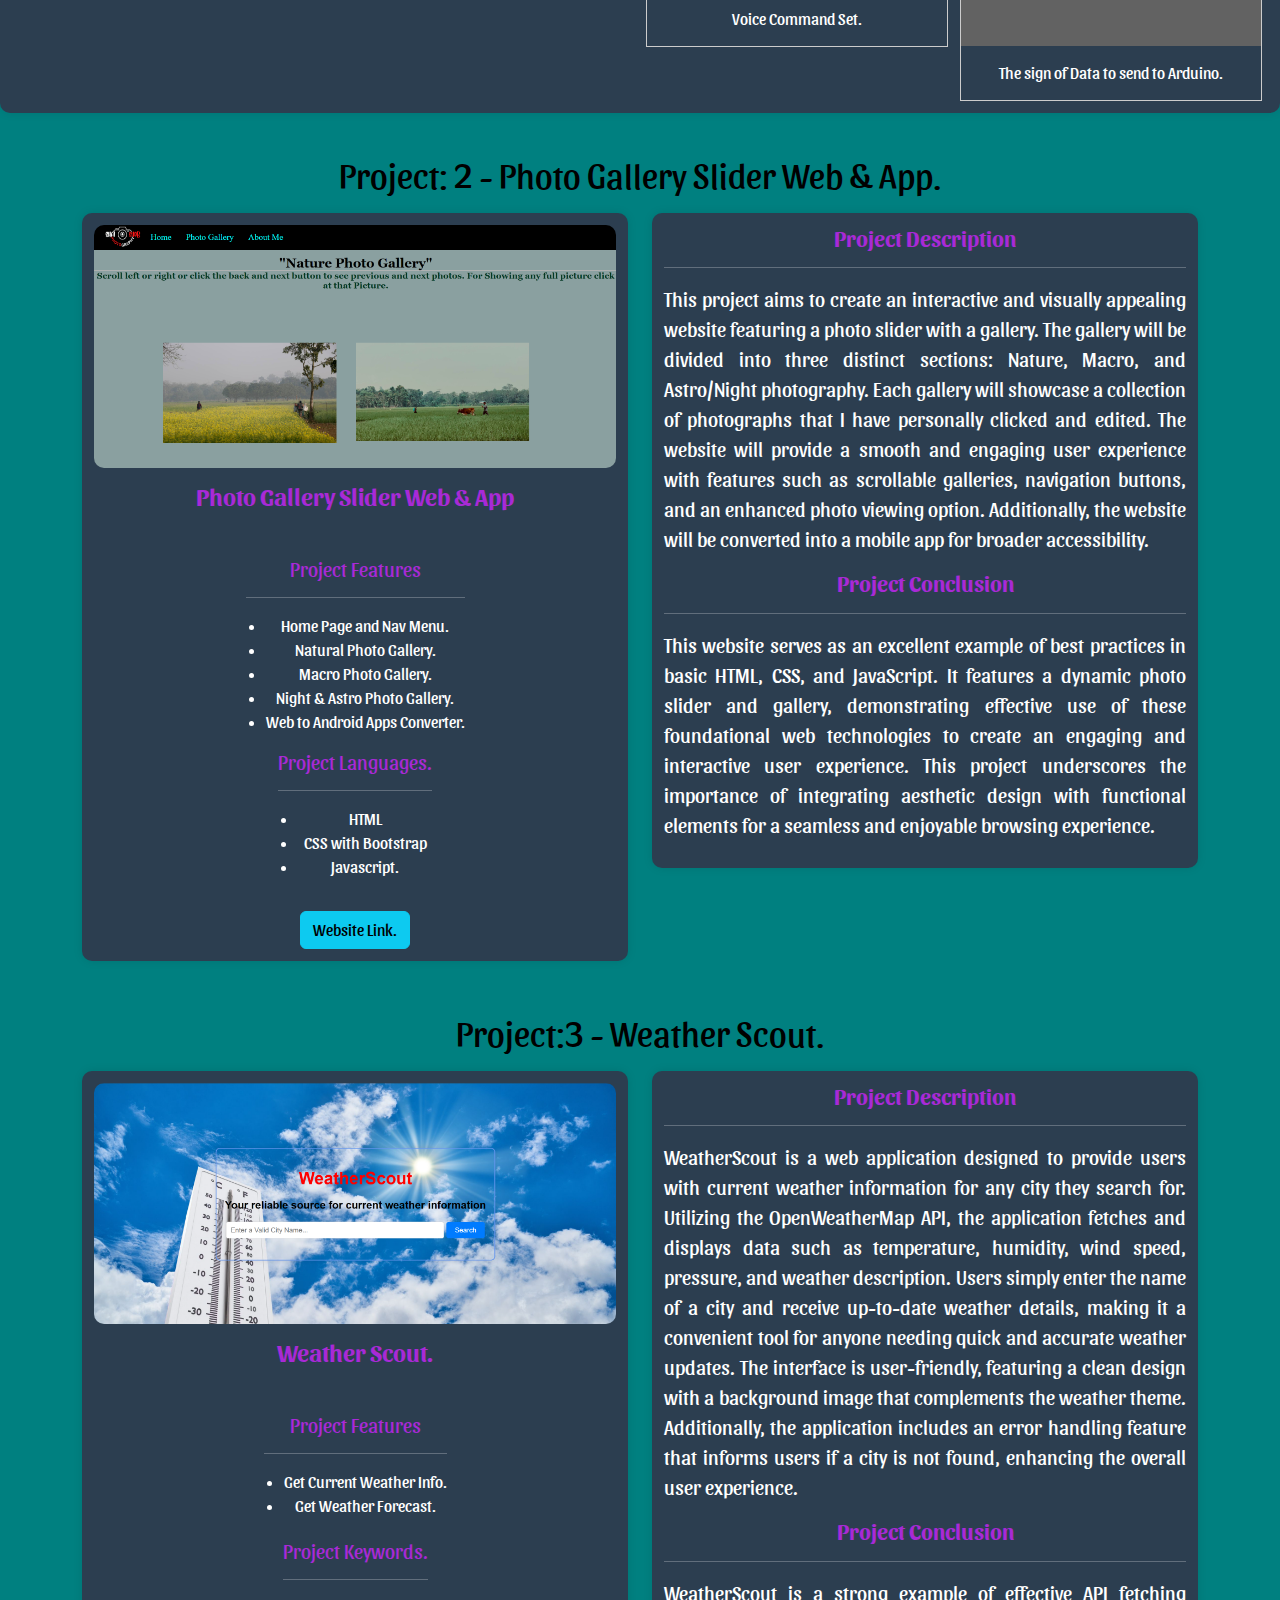
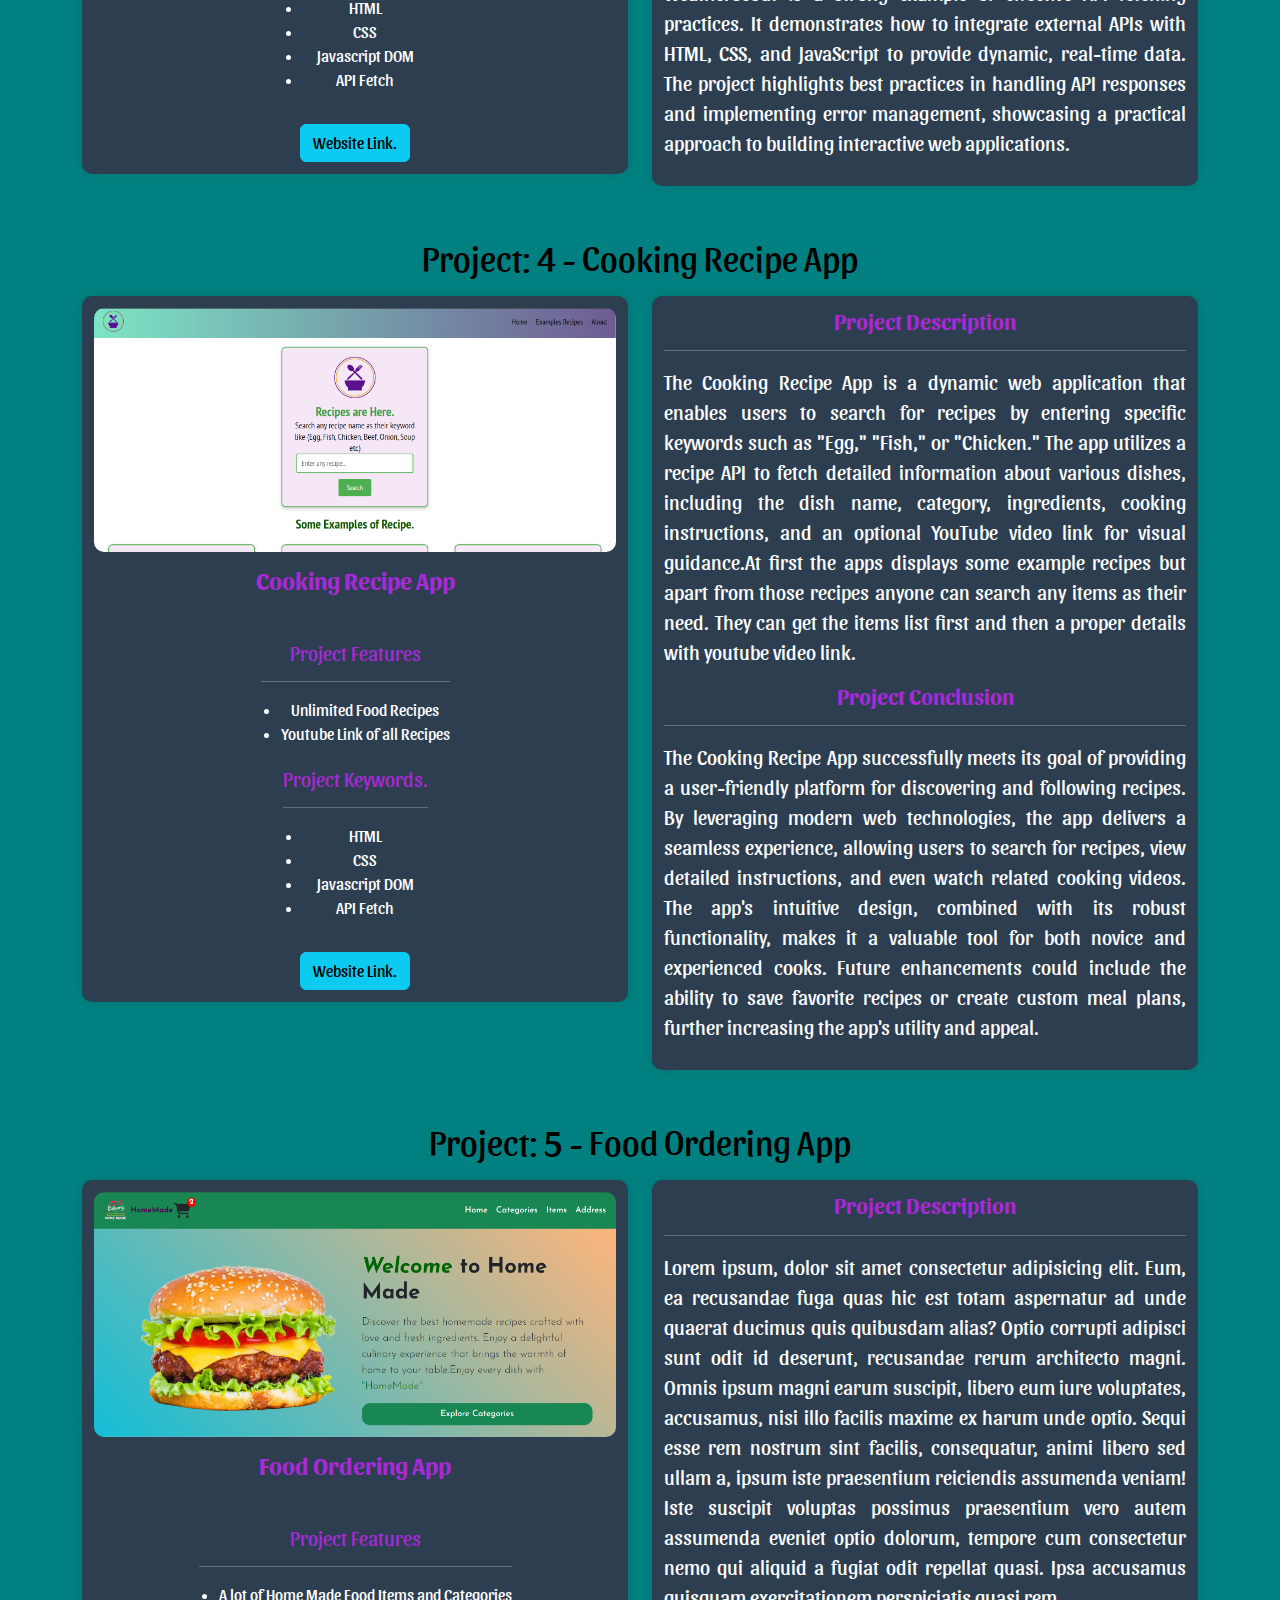
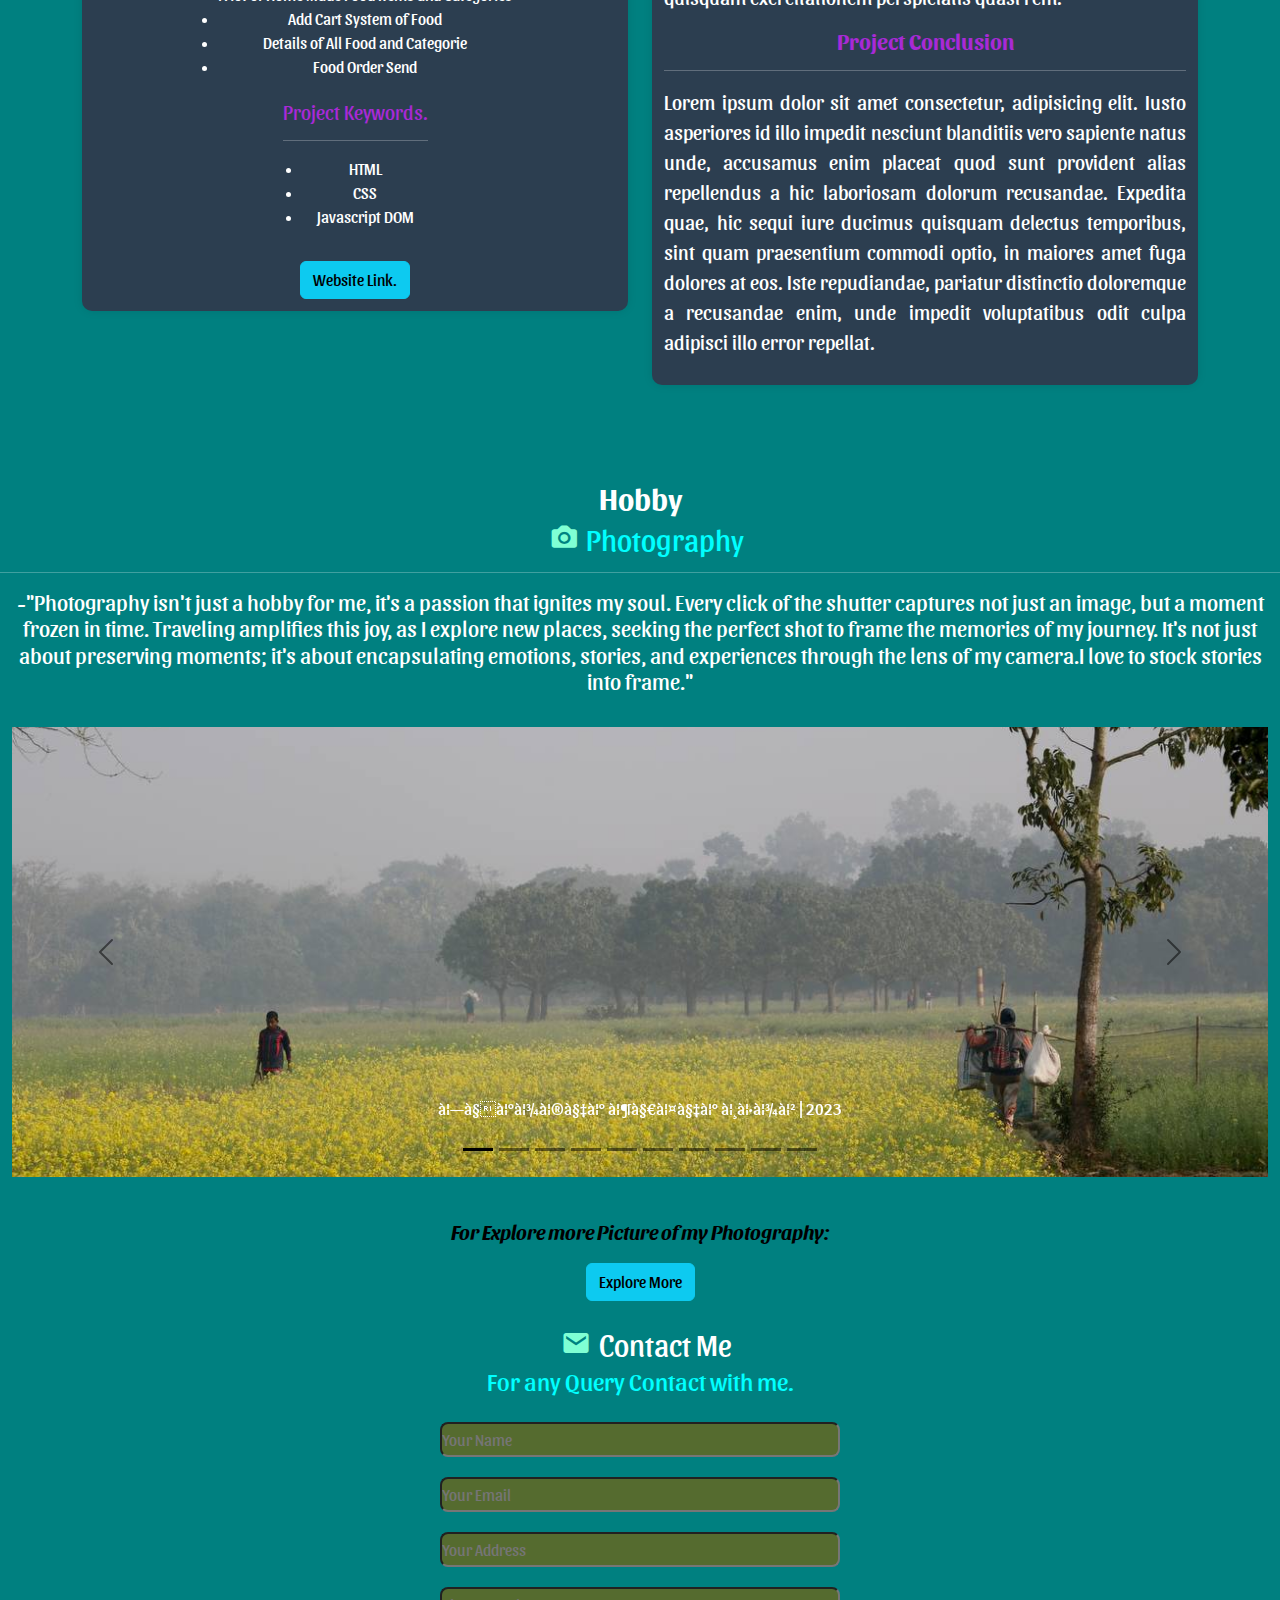
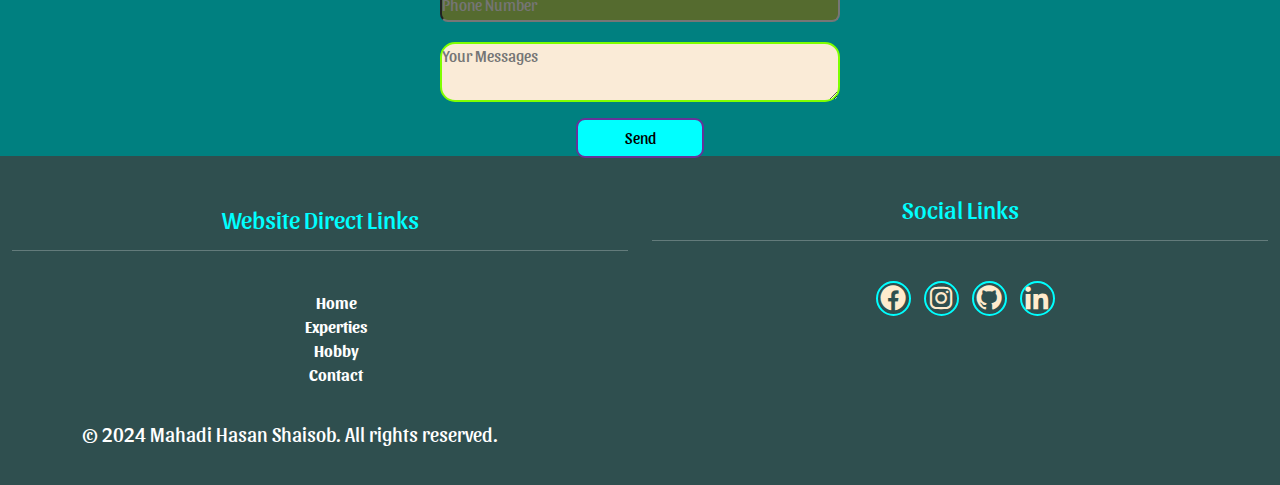
==== commit 4efd7a79: "Add files via upload" ====
--- a/index.html
+++ b/index.html
@@ -24,7 +24,7 @@
 <!-- Animation
     <link rel="stylesheet" href="https://unpkg.com/aos@next/dist/aos.css" /> -->
 </head>
-<body>
+<body id="body">
  
 
 <section id="banner" class="banner">
@@ -35,6 +35,8 @@
     <input type="text" id="searchInput" placeholder="Search here...">
     <button id="searchButton"><i class='bx bx-search-alt-2'></i></button>
   </div>
+ 
+  
 
     <div class="container" >
         <div class="row">
@@ -163,7 +165,8 @@
         <hr>
       </div>
       <div class="container">
-        <h4 style="color: black; font-size: 35px;">Multi Purpose Robot.</h4>
+        <!---project 1-->
+        <h4 style="color: black; font-size: 35px;">Project:1 - Multi Purpose Robot.</h4>
         <div class="row">
           <div class="col-sm-12 col-md-6">
             <div class="project-details">
@@ -264,7 +267,7 @@
 
       <!---Project 2-->
       <div class="container">
-        <h4 style="color: black; font-size: 35px;">Photo Gallery Slider Web & App.</h4>
+        <h4 style="color: black; font-size: 35px;">Project: 2 - Photo Gallery Slider Web & App.</h4>
         <div class="row">
           <div class="col-sm-12 col-md-6">
             <div class="project-details">
@@ -289,7 +292,7 @@
                   <li>Javascript.</li>
                 </ul>
               </div>
-              <a href="https://shoisob2004037.github.io/photo-slider-portfolio-/" target="_blank" class="btn btn-info mt-3">Website Links.</a>
+              <a href="https://shoisob2004037.github.io/photo-slider-portfolio-/" target="_blank" class="btn btn-info mt-3">Website Link.</a>
             </div>
           </div>
           <div class="col-sm-12 col-md-6">
@@ -311,7 +314,7 @@
 
       <!---project 3-->
       <div class="container">
-        <h4 style="color: black; font-size: 35px;">Weather Scout.</h4>
+        <h4 style="color: black; font-size: 35px;">Project:3 - Weather Scout.</h4>
         <div class="row">
           <div class="col-sm-12 col-md-6">
             <div class="project-details">
@@ -320,9 +323,8 @@
               <div class="project-features">
                 <h5>Project Features</h5><hr>
                 <ul>
-                  <li>Got Weather Info.</li>
-                  
-   
+                  <li>Get Current Weather Info.</li>
+                  <li>Get Weather Forecast.</li>
 
                 </ul>
               </div>
@@ -336,7 +338,7 @@
 
                 </ul>
               </div>
-              <a href="https://shoisob2004037.github.io/weather-api-fetch/" target="_blank" class="btn btn-info mt-3">Website Links.</a>
+              <a href="https://shoisob2004037.github.io/weather-scout/" target="_blank" class="btn btn-info mt-3">Website Link.</a>
             </div>
           </div>
           <div class="col-sm-12 col-md-6">
@@ -352,6 +354,96 @@
           </div>
         </div>
       </div>
+
+<!---project 4-->
+<div class="container">
+  <h4 style="color: black; font-size: 35px;">Project: 4 - Cooking Recipe App</h4>
+  <div class="row">
+    <div class="col-sm-12 col-md-6">
+      <div class="project-details">
+        <img src="p4.png" alt="" class="project-img">
+        <div class="project-title">Cooking Recipe App</div><hr>
+        <div class="project-features">
+          <h5>Project Features</h5><hr>
+          <ul>
+            <li>Unlimited Food Recipes</li>
+            <li>Youtube Link of all Recipes</li>
+
+
+
+          </ul>
+        </div>
+        <div class="project-keywords" style="margin-top: 5px;">
+          <h5>Project Keywords.</h5><hr>
+          <ul>
+            <li>HTML</li>
+            <li>CSS</li>
+            <li>Javascript DOM</li>
+            <li>API Fetch</li>
+
+          </ul>
+        </div>
+        <a href="https://shoisob2004037.github.io/cooking-recipe-app/" target="_blank" class="btn btn-info mt-3">Website Link.</a>
+      </div>
+    </div>
+    <div class="col-sm-12 col-md-6">
+      <div class="project-description">
+        <h2>Project Description</h2><hr>
+        <p>The Cooking Recipe App is a dynamic web application that enables users to search for recipes by entering specific keywords such as "Egg," "Fish," or "Chicken." The app utilizes a recipe API to fetch detailed information about various dishes, including the dish name, category, ingredients, cooking instructions, and an optional YouTube video link for visual guidance.At first the apps displays some example recipes but apart from those recipes anyone can search any items as their need. They can get the items list first and then a proper details with youtube video link. </p>
+      
+        <h2>Project Conclusion</h2><hr>
+        <p>The Cooking Recipe App successfully meets its goal of providing a user-friendly platform for discovering and following recipes. By leveraging modern web technologies, the app delivers a seamless experience, allowing users to search for recipes, view detailed instructions, and even watch related cooking videos. The app's intuitive design, combined with its robust functionality, makes it a valuable tool for both novice and experienced cooks. Future enhancements could include the ability to save favorite recipes or create custom meal plans, further increasing the app's utility and appeal.</p>
+
+
+      </div>
+    </div>
+  </div>
+</div>
+
+<!---project 5-->
+<div class="container">
+  <h4 style="color: black; font-size: 35px;">Project: 5 - Food Ordering App</h4>
+  <div class="row">
+    <div class="col-sm-12 col-md-6">
+      <div class="project-details">
+        <img src="p5.png" alt="" class="project-img">
+        <div class="project-title">Food Ordering App</div><hr>
+        <div class="project-features">
+          <h5>Project Features</h5><hr>
+          <ul>
+            <li>A lot of Home Made Food Items and Categories</li>
+            <li>Add Cart System of Food</li>
+            <li>Details of All Food and Categorie</li>
+            <li>Food Order Send</li>
+            
+          </ul>
+        </div>
+        <div class="project-keywords" style="margin-top: 5px;">
+          <h5>Project Keywords.</h5><hr>
+          <ul>
+            <li>HTML</li>
+            <li>CSS</li>
+            <li>Javascript DOM</li>
+
+          </ul>
+        </div>
+        <a href="https://shoisob2004037.github.io/food/" target="_blank" class="btn btn-info mt-3">Website Link.</a>
+      </div>
+    </div>
+    <div class="col-sm-12 col-md-6">
+      <div class="project-description">
+        <h2>Project Description</h2><hr>
+        <p>Lorem ipsum, dolor sit amet consectetur adipisicing elit. Eum, ea recusandae fuga quas hic est totam aspernatur ad unde quaerat ducimus quis quibusdam alias? Optio corrupti adipisci sunt odit id deserunt, recusandae rerum architecto magni. Omnis ipsum magni earum suscipit, libero eum iure voluptates, accusamus, nisi illo facilis maxime ex harum unde optio. Sequi esse rem nostrum sint facilis, consequatur, animi libero sed ullam a, ipsum iste praesentium reiciendis assumenda veniam! Iste suscipit voluptas possimus praesentium vero autem assumenda eveniet optio dolorum, tempore cum consectetur nemo qui aliquid a fugiat odit repellat quasi. Ipsa accusamus quisquam exercitationem perspiciatis quasi rem. </p>
+      
+        <h2>Project Conclusion</h2><hr>
+        <p>Lorem ipsum dolor sit amet consectetur, adipisicing elit. Iusto asperiores id illo impedit nesciunt blanditiis vero sapiente natus unde, accusamus enim placeat quod sunt provident alias repellendus a hic laboriosam dolorum recusandae. Expedita quae, hic sequi iure ducimus quisquam delectus temporibus, sint quam praesentium commodi optio, in maiores amet fuga dolores at eos. Iste repudiandae, pariatur distinctio doloremque a recusandae enim, unde impedit voluptatibus odit culpa adipisci illo error repellat.</p>
+
+
+      </div>
+    </div>
+  </div>
+</div>
+      
       
 
       </div>
@@ -529,4 +621,4 @@
 
    </script>
 </body>
-</html>
+</html>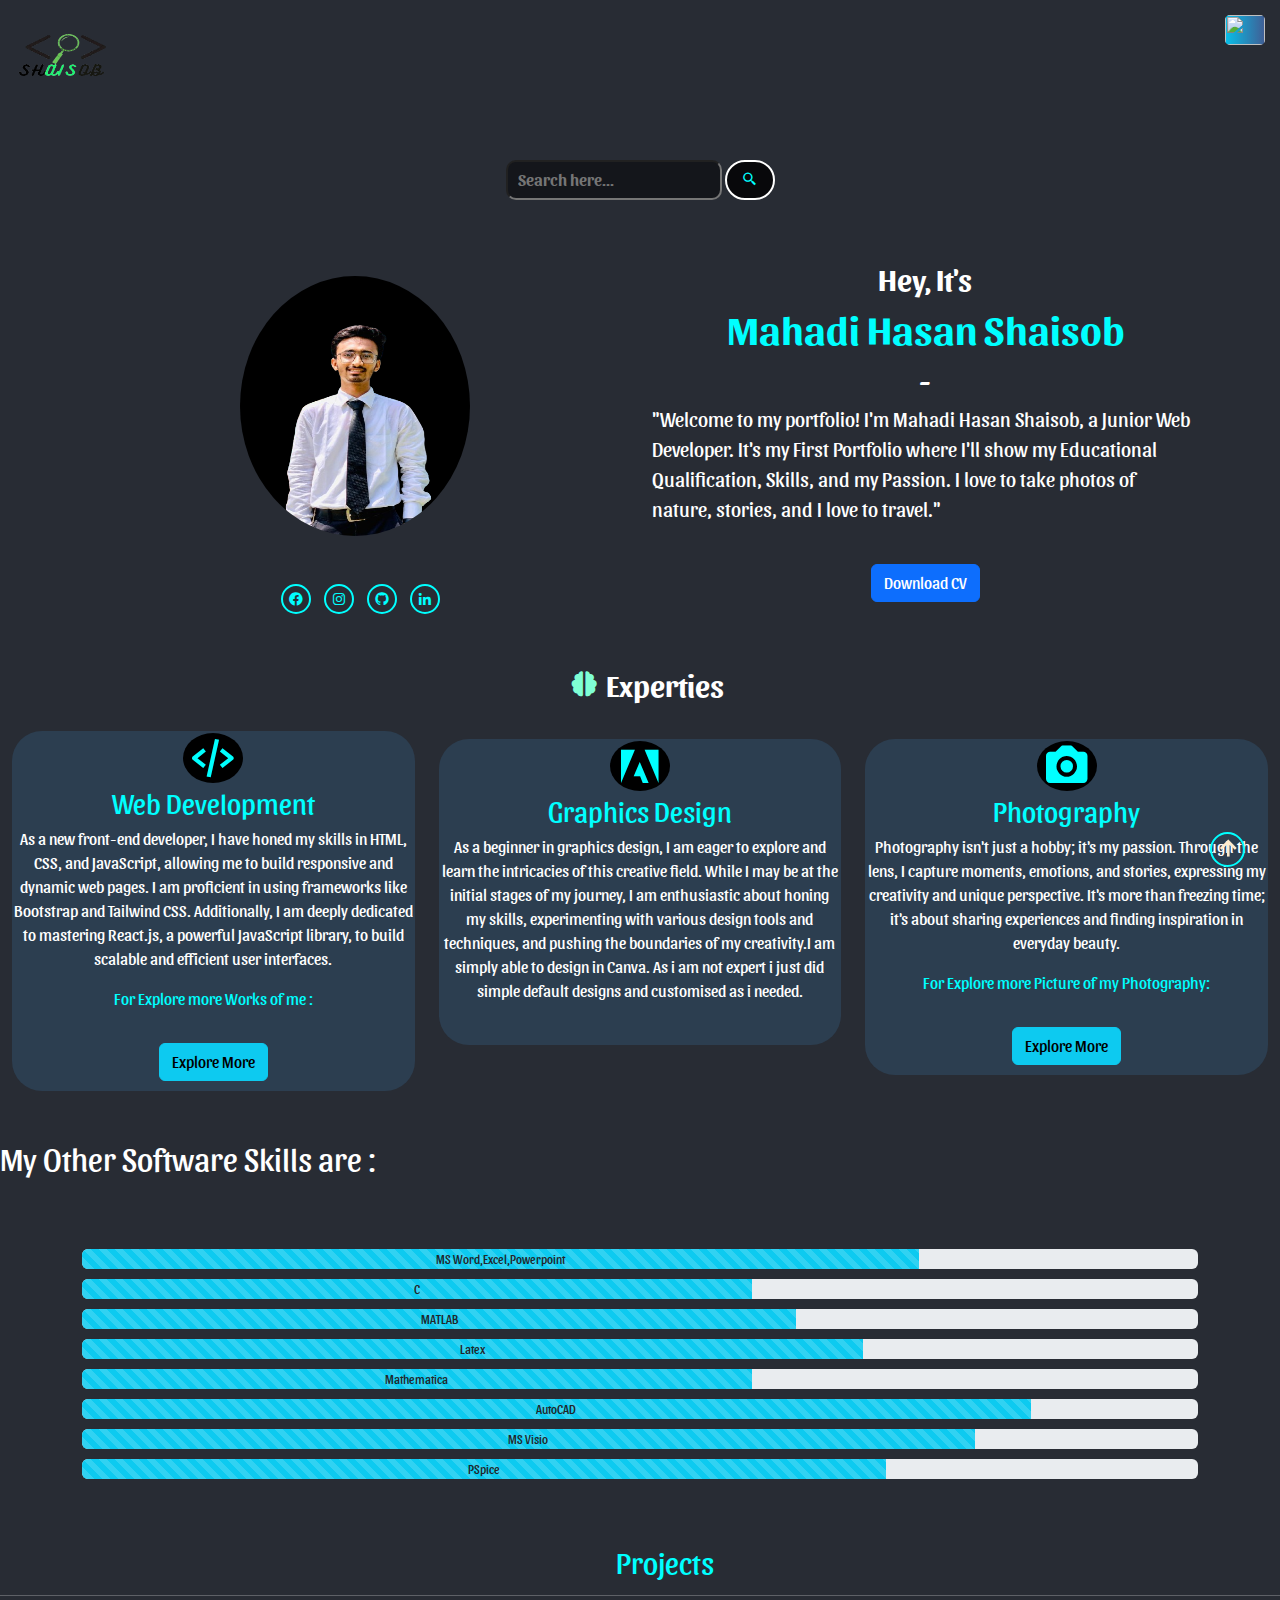
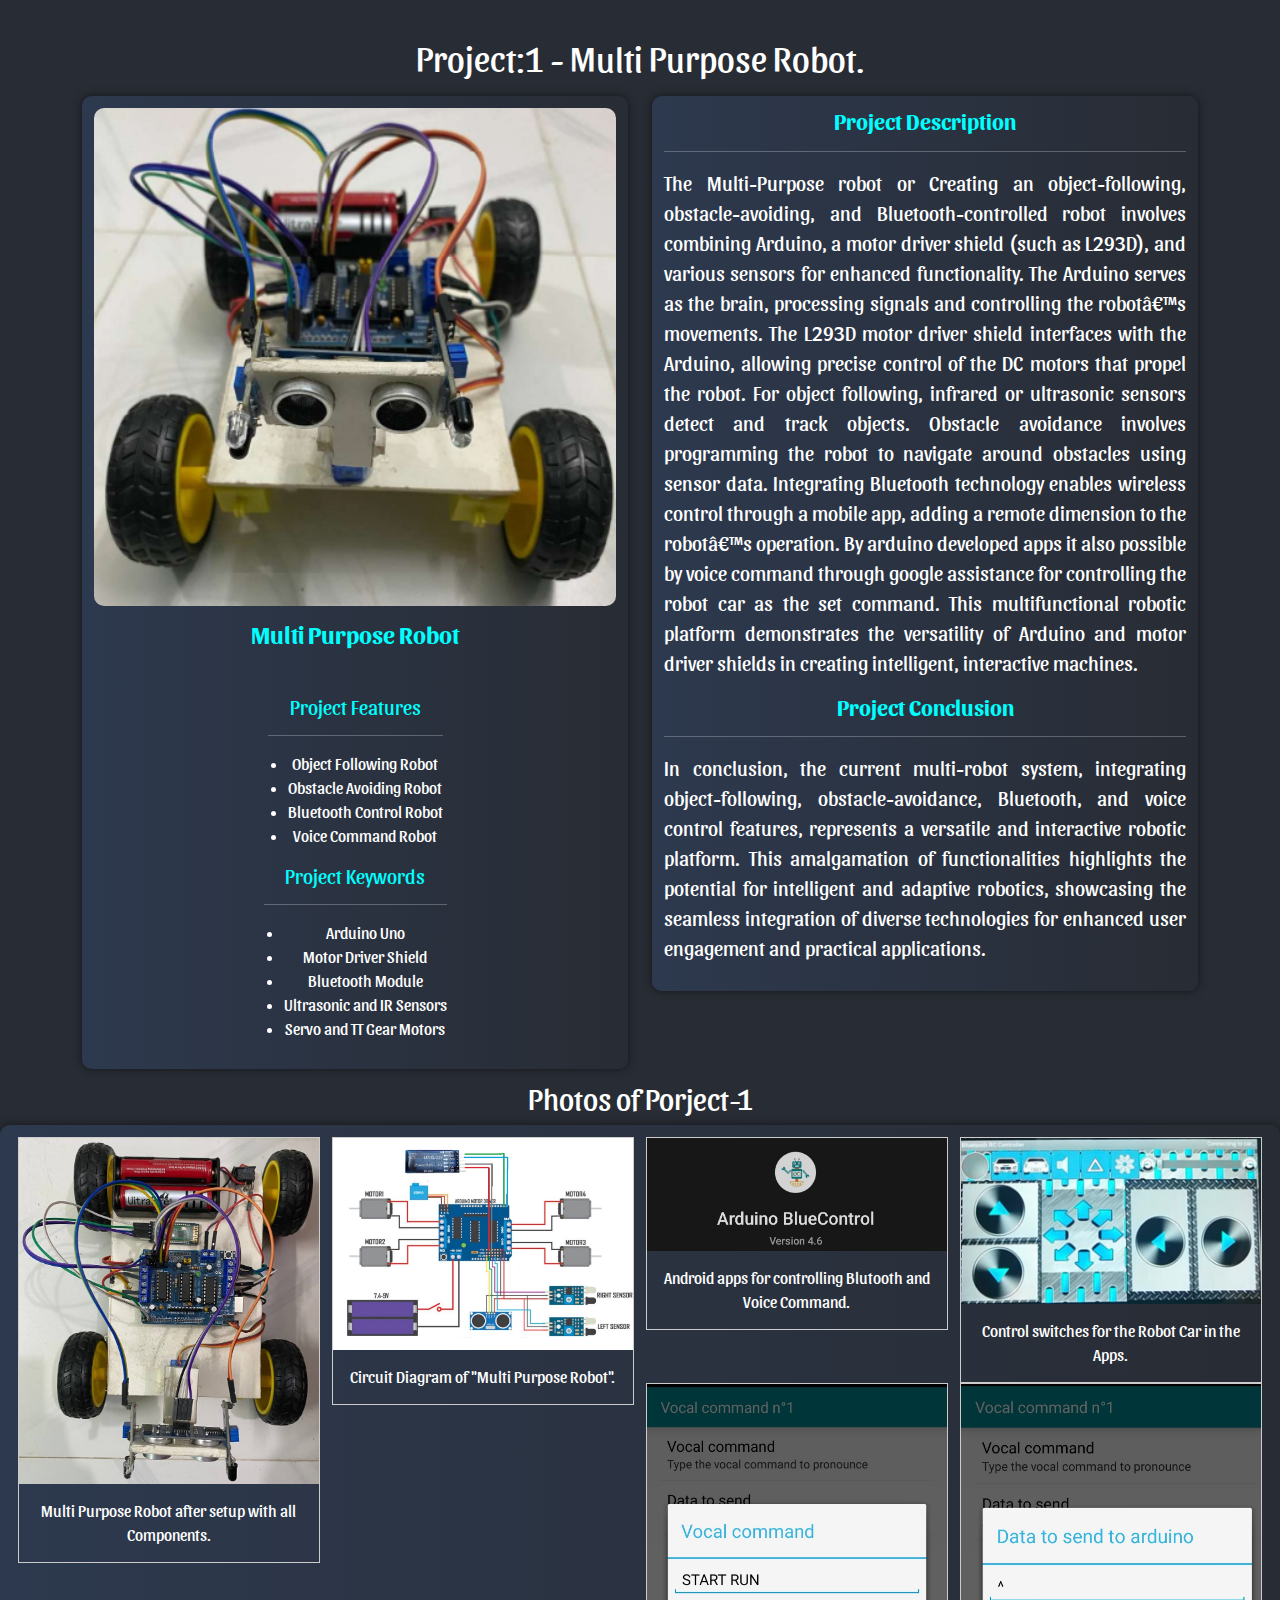
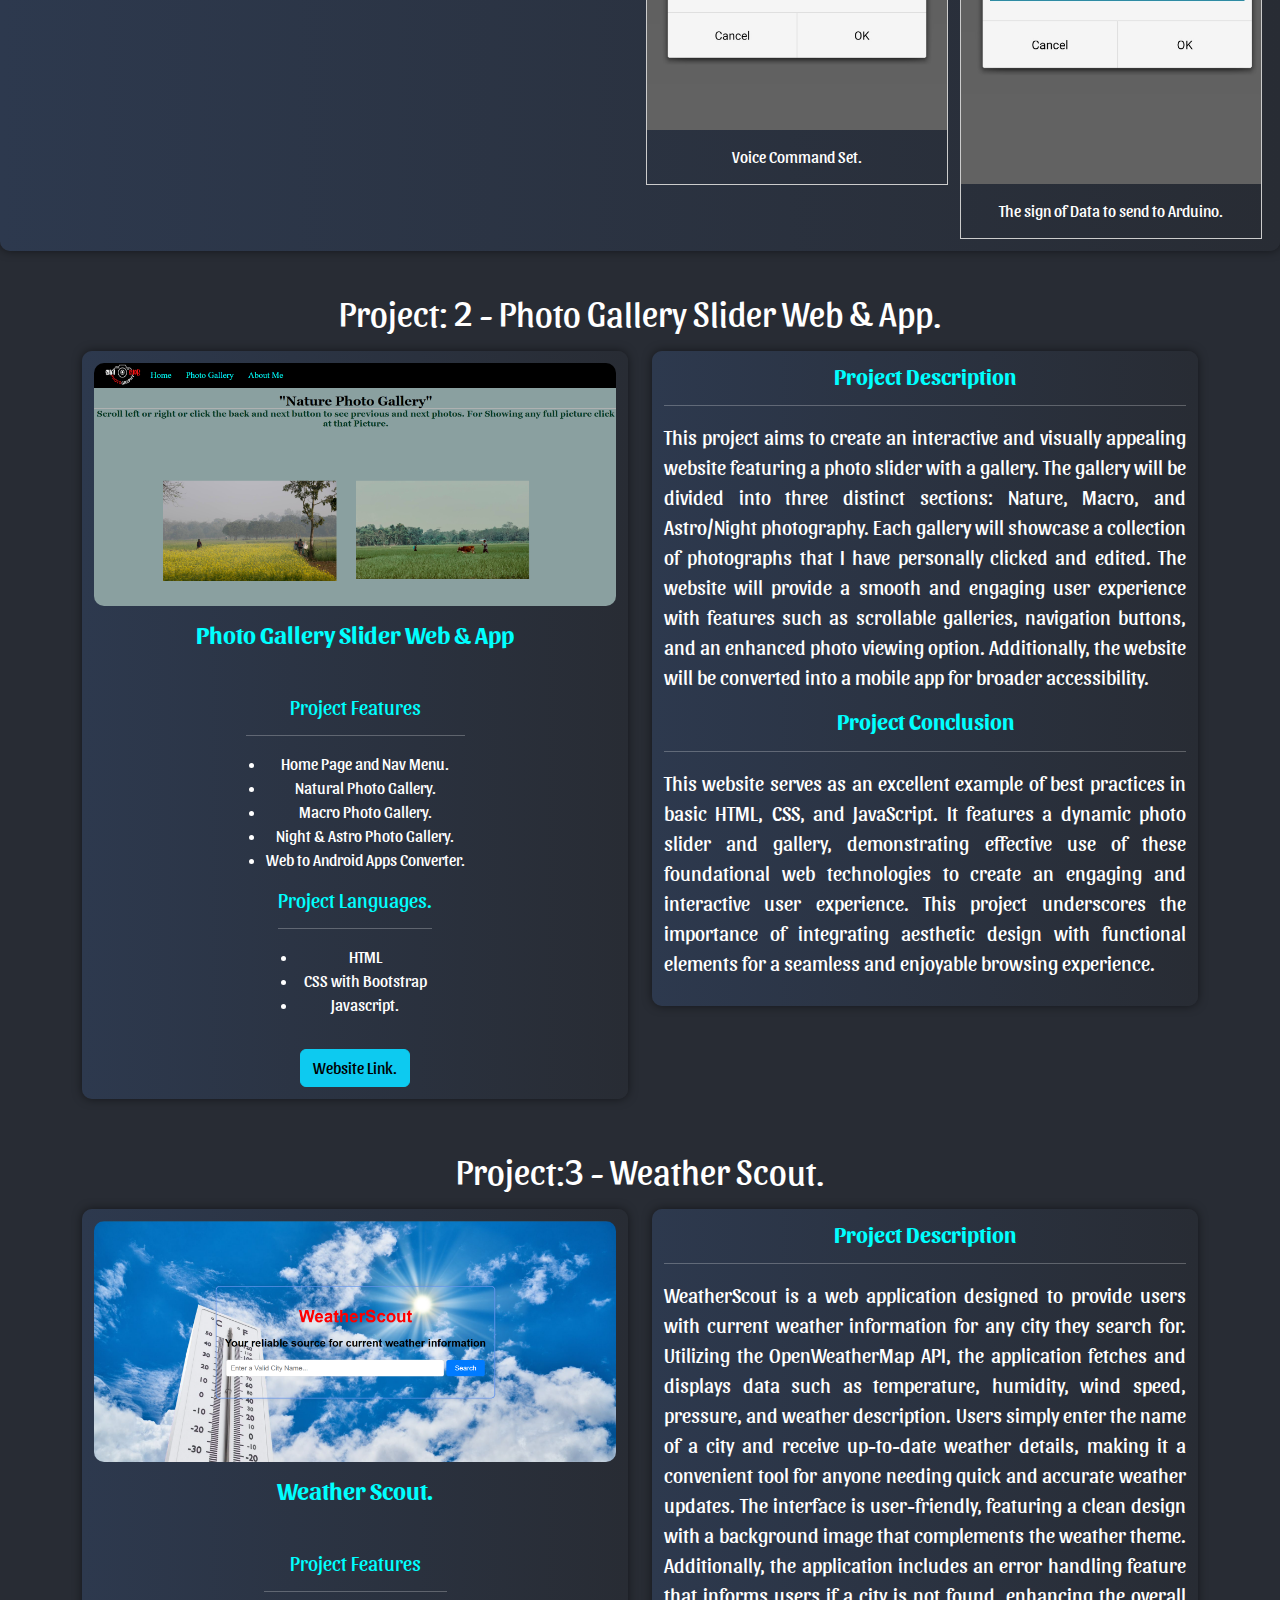
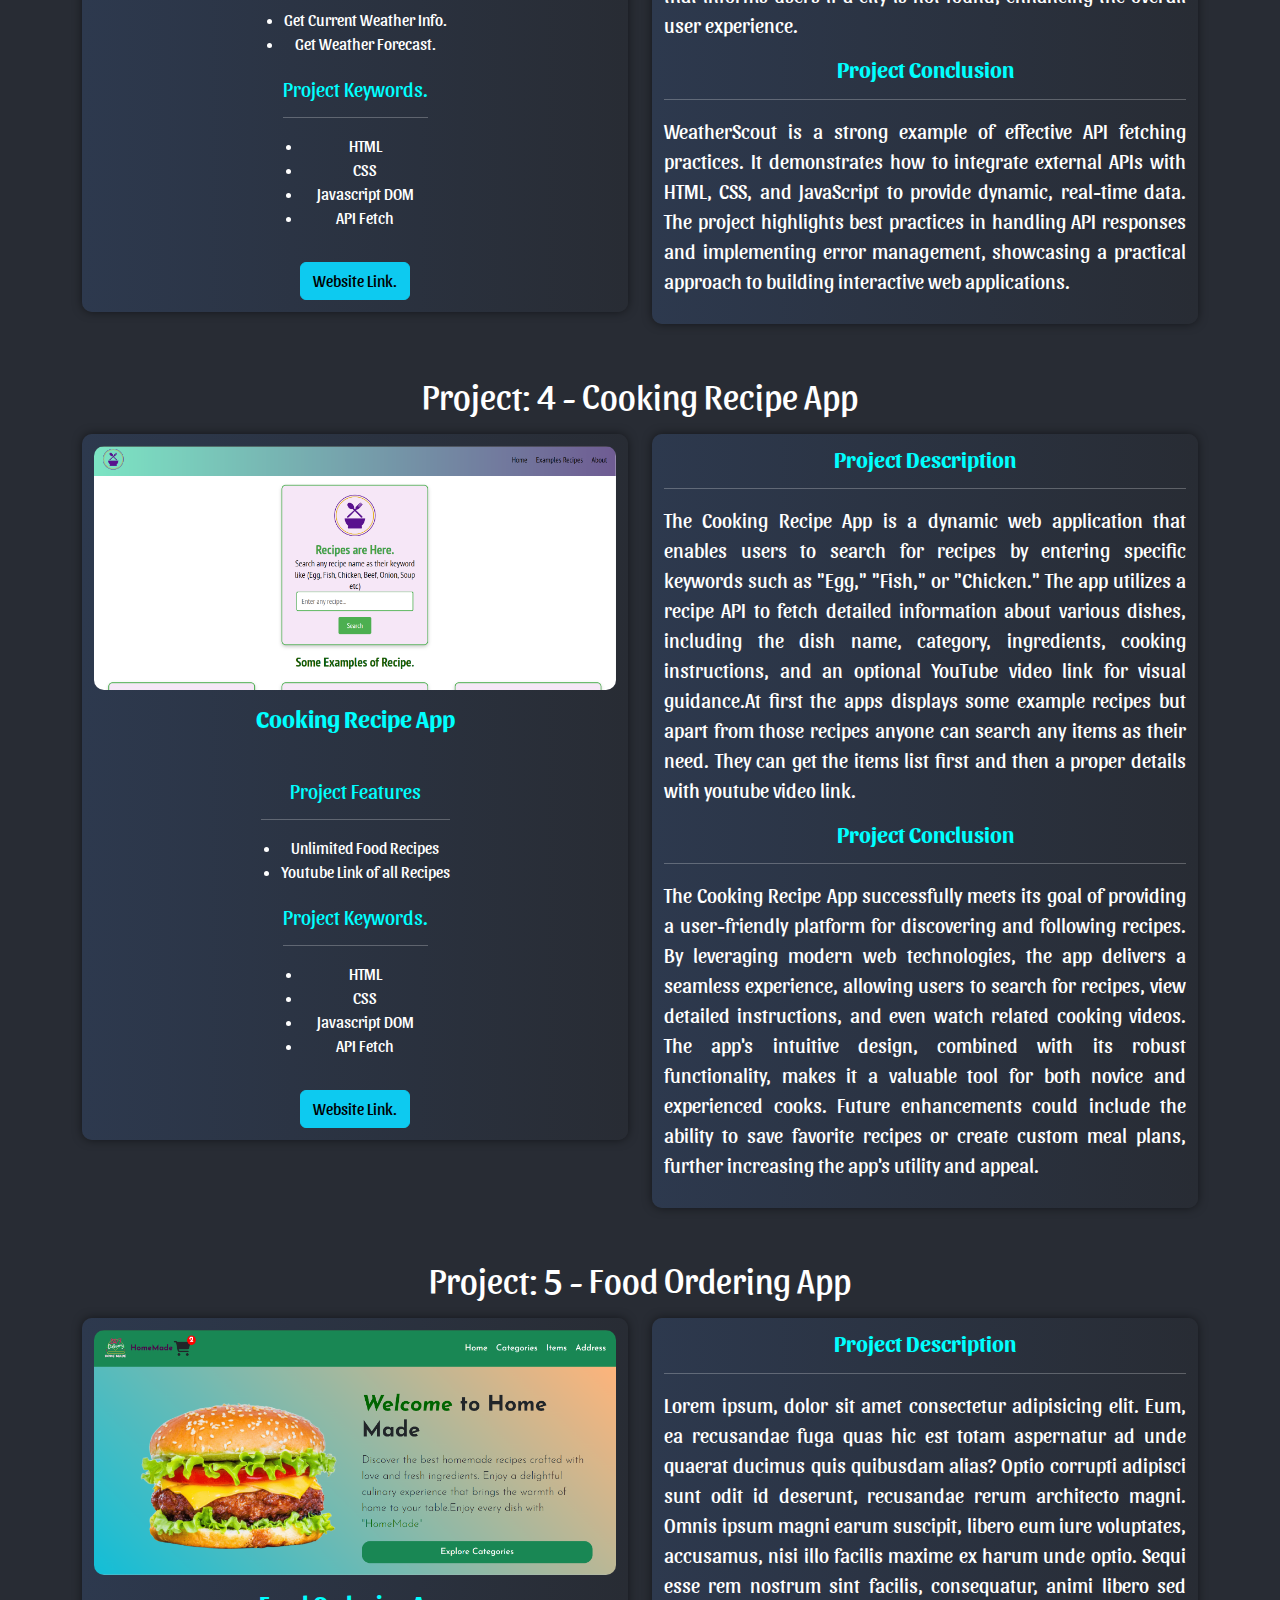
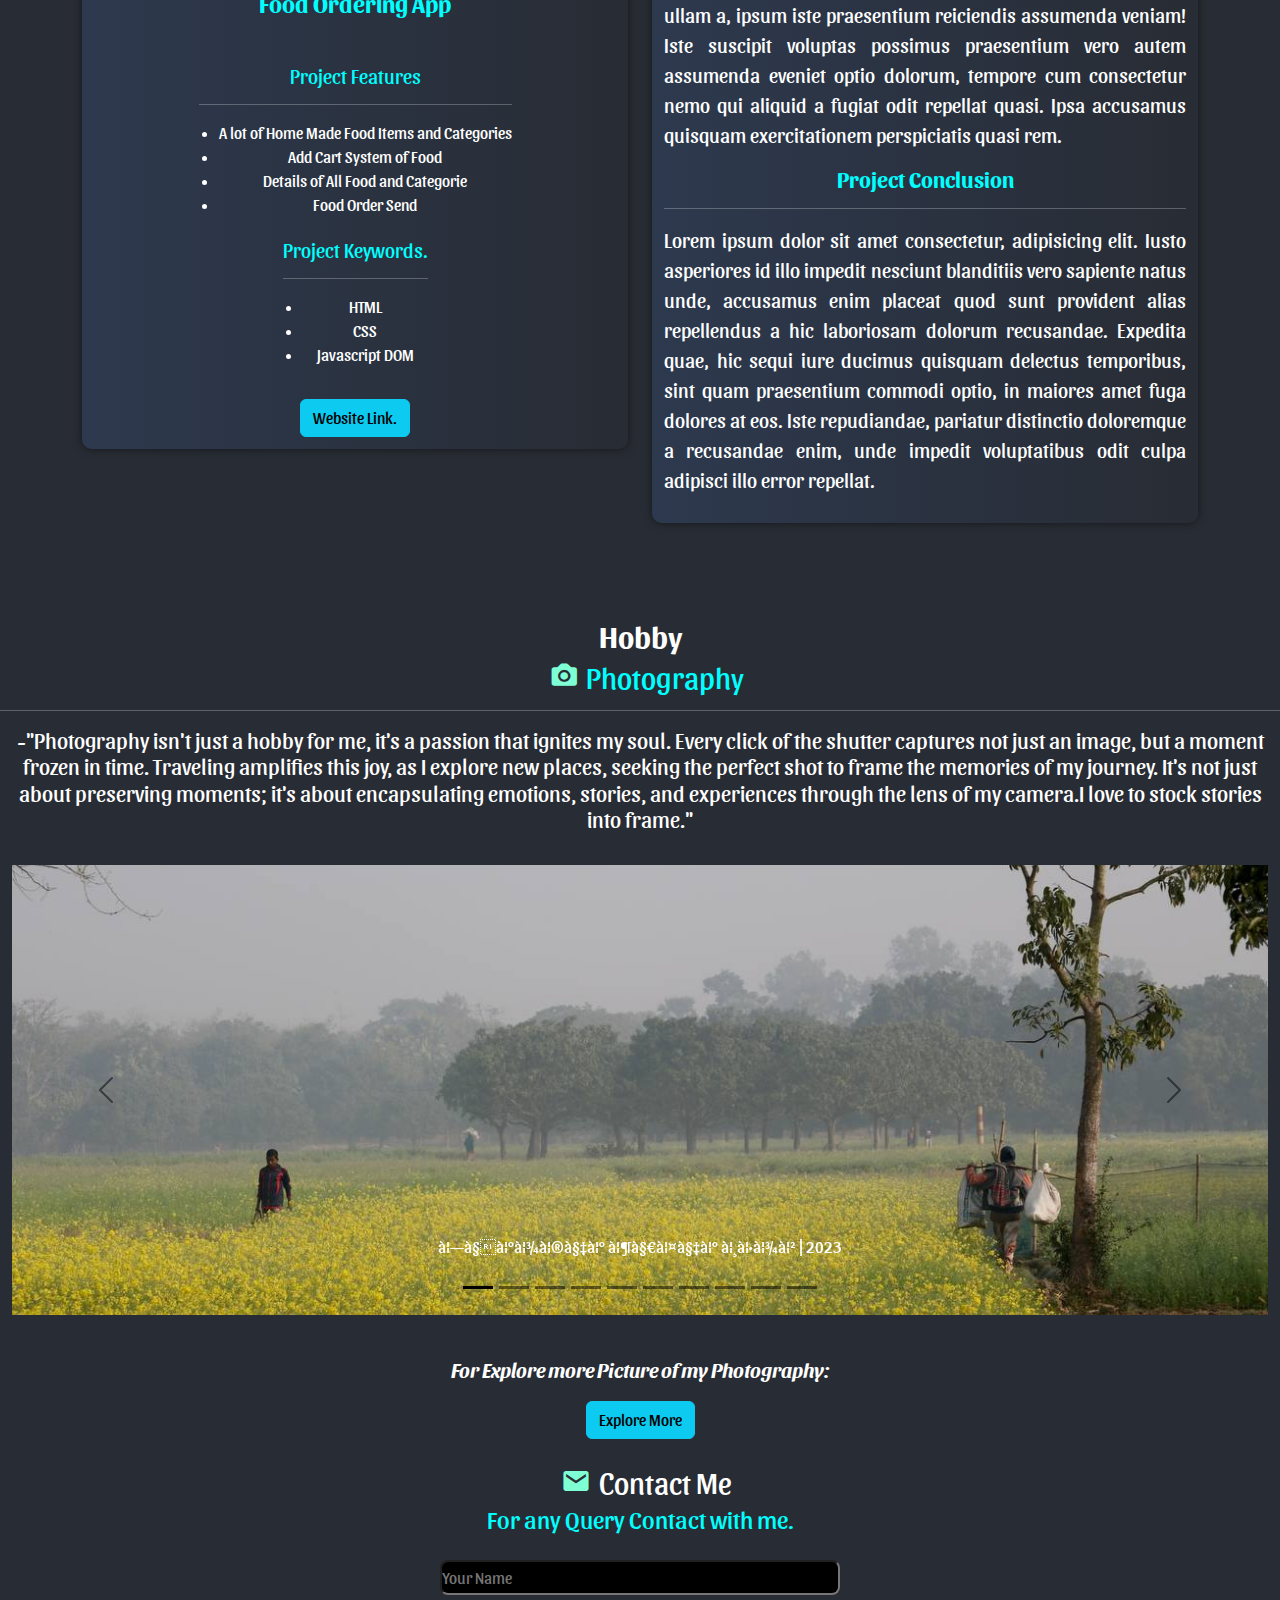
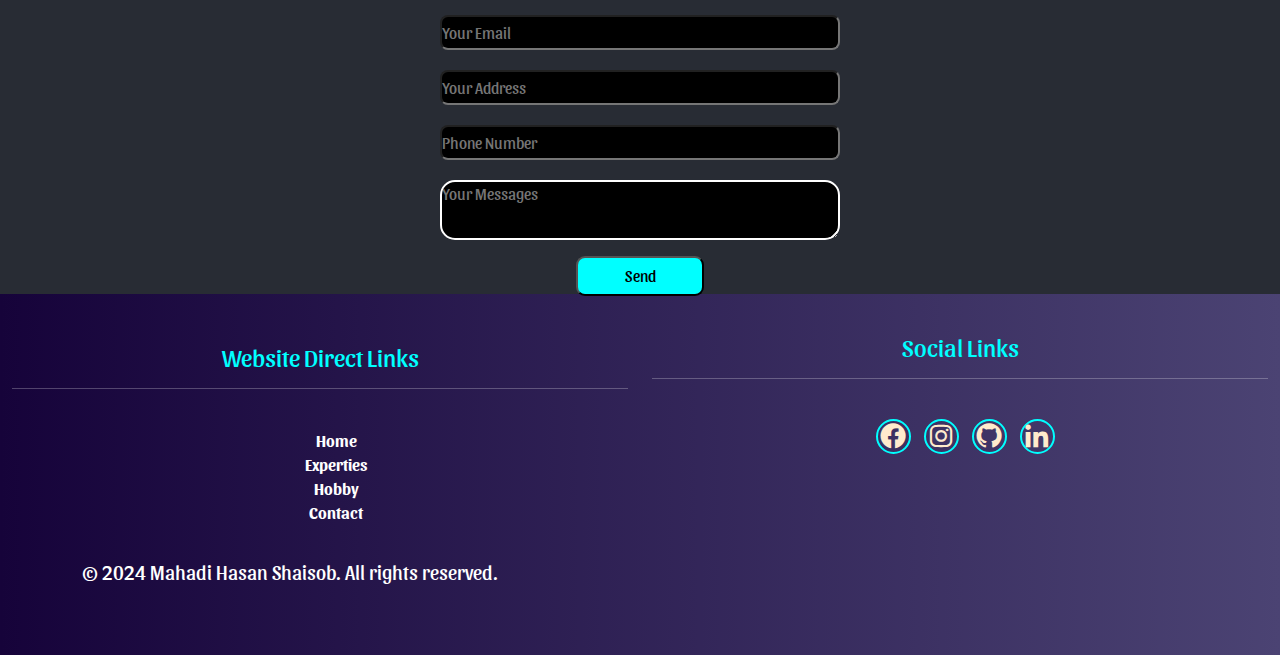
==== commit ca21b8cd: "Add files via upload" ====
--- a/index.html
+++ b/index.html
@@ -42,7 +42,7 @@
         <div class="row">
 
             <div class="col-md-6 pt-3">
-                <img src="photo_2024-03-20_15-53-41-removebg-preview.png" alt="Image" class="picture mx-auto">
+                <img src="photo_2024-08-31_16-53-03-removebg-preview.png" alt="Image" class="picture mx-auto">
                 <div class="link pt-5">
                   <a href="https://www.facebook.com/hasan.shoisob" target="_blank"><i class='bx bxl-facebook-circle'></i></a>
                   <a href="https://www.instagram.com/_shoisob_is_here_/" target="_blank"><i class='bx bxl-instagram'></i></a>
@@ -53,10 +53,10 @@
 
             <div class="col-md-6">
                 <h2>Hey, It's</h2>
-                <h1 style="color: black;" >Mahadi Hasan Shaisob</h1>
+                <h1 style="color: aqua;" >Mahadi Hasan Shaisob</h1>
                 <h2>-<span id="text"></span></h2>
                 <p>"Welcome to my portfolio! I'm Mahadi Hasan Shaisob, a Junior Web Developer. It's my First Portfolio where I'll show my Educational Qualification, Skills, and my Passion. I love to take photos of nature, stories, and I love to travel."</p>
-                <a id="cv" href="CV_of_Mahadi_Hasan_Shaisob (1).pdf" download="" class="btn btn-primary cv">Download CV</a>
+                <a id="cv" href="CV_of_Mahadi_Hasan_Shaisob (1).pdf" download="" class="btn btn-primary mt-4 cv">Download CV</a>
                 <br>
             </div>
         </div>
@@ -82,7 +82,7 @@
 
     <section id="experties">
       <div class="title-text">
-          <p><i class='bx bxs-brain'></i> Experties</p>
+          <p class="mt-5"><i class='bx bxs-brain'></i> Experties</p>
       </div>
       <br>
       <div class="container-fluid">
@@ -94,8 +94,8 @@
                       <p>
                         As a new front-end developer, I have honed my skills in HTML, CSS, and JavaScript, allowing me to build responsive and dynamic web pages. I am proficient in using frameworks like Bootstrap and Tailwind CSS. Additionally, I am deeply dedicated to mastering React.js, a powerful JavaScript library, to build scalable and efficient user interfaces. 
                       </p>
-                      <p style="color: aqua; ">For Explore more Works of me : </p>
-                  <a href="https://github.com/shoisob2004037?tab=repositories" target="_blank" class="btn btn-info">Explore More</a>
+                      <p style="color: aqua; " class="mt-3">For Explore more Works of me : </p>
+                  <a href="https://github.com/shoisob2004037?tab=repositories" target="_blank" class="btn btn-info mt-3 mb-2">Explore More</a>
                   </div>
               </div>
               <div class="col-md-4 col-sm-12 pt-2">
@@ -116,8 +116,8 @@
                   <p>
                     Photography isn't just a hobby; it's my passion. Through the lens, I capture moments, emotions, and stories, expressing my creativity and unique perspective. It's more than freezing time; it's about sharing experiences and finding inspiration in everyday beauty.
                   </p>
-                  <p style="color: aqua;">For Explore more Picture of my Photography: </p>
-                  <a href="https://shoisob2004037.github.io/photo-slider-portfolio-/" target="_blank" class="btn btn-info">Explore More</a>
+                  <p style="color: aqua;" class="mt-3">For Explore more Picture of my Photography: </p>
+                  <a href="https://shoisob2004037.github.io/photo-slider-portfolio-/" target="_blank" class="btn btn-info mt-3 mb-2">Explore More</a>
                 </div>
               </div>
           </div>
@@ -166,7 +166,7 @@
       </div>
       <div class="container">
         <!---project 1-->
-        <h4 style="color: black; font-size: 35px;">Project:1 - Multi Purpose Robot.</h4>
+        <h4 style="color: white; font-size: 35px;">Project:1 - Multi Purpose Robot.</h4>
         <div class="row">
           <div class="col-sm-12 col-md-6">
             <div class="project-details">
@@ -206,6 +206,8 @@
           </div>
         </div>
       </div>
+      <h1 class="text-center" style="color: white;font-size: 30px;">Photos of Porject-1</h1>
+
       <div class="project-pictures">
         <div class="responsive">
           <div class="gallery">
@@ -267,7 +269,7 @@
 
       <!---Project 2-->
       <div class="container">
-        <h4 style="color: black; font-size: 35px;">Project: 2 - Photo Gallery Slider Web & App.</h4>
+        <h4 style="color: white; font-size: 35px;">Project: 2 - Photo Gallery Slider Web & App.</h4>
         <div class="row">
           <div class="col-sm-12 col-md-6">
             <div class="project-details">
@@ -314,7 +316,7 @@
 
       <!---project 3-->
       <div class="container">
-        <h4 style="color: black; font-size: 35px;">Project:3 - Weather Scout.</h4>
+        <h4 style="color: white; font-size: 35px;">Project:3 - Weather Scout.</h4>
         <div class="row">
           <div class="col-sm-12 col-md-6">
             <div class="project-details">
@@ -357,7 +359,7 @@
 
 <!---project 4-->
 <div class="container">
-  <h4 style="color: black; font-size: 35px;">Project: 4 - Cooking Recipe App</h4>
+  <h4 style="color: white; font-size: 35px;">Project: 4 - Cooking Recipe App</h4>
   <div class="row">
     <div class="col-sm-12 col-md-6">
       <div class="project-details">
@@ -402,7 +404,7 @@
 
 <!---project 5-->
 <div class="container">
-  <h4 style="color: black; font-size: 35px;">Project: 5 - Food Ordering App</h4>
+  <h4 style="color: white; font-size: 35px;">Project: 5 - Food Ordering App</h4>
   <div class="row">
     <div class="col-sm-12 col-md-6">
       <div class="project-details">
@@ -551,7 +553,7 @@
 </div>
 
               <div class="container">
-                  <p style="color: black; font-style: italic; font-weight: bolder; text-align: center;">For Explore more Picture of my Photography: </p>
+                  <p style="color: white; font-style: italic; font-weight: bolder; text-align: center;" class="mb-3">For Explore more Picture of my Photography: </p>
                   <a href="https://shoisob2004037.github.io/photo-slider-portfolio-/" target="_blank" class="btn btn-info">Explore More</a>
               </div>
 
@@ -607,7 +609,7 @@
         </div>
       </div>
       <div class="container text-center mt-3">
-        <p class="mt-3">&copy; 2024 Mahadi Hasan Shaisob. All rights reserved.</p>
+        <p class="mt-3 mb-5">&copy; 2024 Mahadi Hasan Shaisob. All rights reserved.</p>
       </div>
       <a href="#banner" class="back-to-top">
         <i class='bx bx-up-arrow-alt'></i>
--- a/website.css
+++ b/website.css
@@ -56,8 +56,8 @@
     height: 100%;
     width: 100%; 
 }
-#banner, #experties, #photo, #contact, #projects{
-    background-color: #008080; 
+#body{
+    background-color: #282c34; 
     color: #ffffff; 
 }
 .photo{
@@ -65,7 +65,7 @@
     width: 100%; 
 }
 footer{
-    background-color: #2c3e50; 
+    background:linear-gradient(to left,#4b4373,#16033a);
     color: #ffffff; 
 }
 .logo {
@@ -75,7 +75,7 @@
 
 .picture{
     width:230px;
-    height: 230px;
+    height: 260px;
     border-radius: 50%;
  
 }
@@ -118,7 +118,7 @@
     position: fixed;
     top:0;
     right: -180px;
-    background-color:aqua;
+    background:linear-gradient(to left,#282c34,#0f6376);
     transition: 0.5s;
 
     
@@ -130,7 +130,7 @@
 }
 #nav ul li a, #nav ul li a i{
     text-decoration: none;
-    color: black;
+    color: white;
     font-size: 17px;
     padding-left: 15px;
     padding-top:5px;
@@ -147,7 +147,7 @@
     margin: 10px 10px;
     justify-content: end;
     border-radius: 5px;
-    background-color:aqua ;
+    background:linear-gradient(to left,#415d94,#06c0e9);
 }
 #navbtn{
     width: 50px;
@@ -159,10 +159,7 @@
     cursor: pointer;
 
 }
-.sk{
-    color: white;
-    text-align: center;
-}
+
 
 #experties{
     width: 100%;
@@ -336,7 +333,7 @@
     height: 35px;
     margin:10px;
     color:white;
-    background-color:darkolivegreen;
+    background-color:black;
     border-radius: 8px;
 }
 form textarea{
@@ -344,15 +341,14 @@
     height: 60px;
     margin:10px;
     color:black;
-    background-color:antiquewhite;
-    border:2px solid chartreuse;
+    background-color:black;
+    border:2px solid white;
     border-radius: 15px;
 }
 .contact-btn button{
     width:16%;
     height: 40px;
     background-color:aqua;
-    border:2px solid rebeccapurple;
     border-radius: 9px;
     margin-bottom: 10px;
 
@@ -366,7 +362,6 @@
 }
 
 footer{
-    background-color:darkslategray;
     margin-top: -60px;
     padding-bottom: 20px;
 }
@@ -492,7 +487,7 @@
     }
     #photo{
         height: 100%;
-        background-color: teal;
+        background-color: #282c34;
     }
    
 }
@@ -534,7 +529,7 @@
 
 
 #projects {
-    background-color: #008080;
+    background-color: #282c34;
     color: #ffffff;
     padding: 40px 0;
 }
@@ -543,11 +538,11 @@
 
   
   .project-details, .project-description, .project-pictures {
-    background-color:#2c3e50; 
+    background:linear-gradient(to left,#282c34,#2d394e);
     border-radius: 10px;
     padding: 12px;
     margin: 10px 0;
-    box-shadow: 0 0 10px rgba(0, 0, 0, 0.1);
+    box-shadow: 0 0 10px rgba(0.2, 0.6, 0.9, 0.5);
   }
   
   .project-details {
@@ -566,12 +561,12 @@
     font-size: 24px;
     font-weight: bold;
     margin: 10px 0;
-    color: #a82ad6 ;
+    color: aqua ;
   }
   
   .project-features h5, .project-keywords h5 {
     font-size: 20px;
-    color: #a82ad6;
+    color: aqua;
     margin-bottom: 10px;
   }
   
@@ -583,7 +578,7 @@
   
   .project-description h2, .project-conclusion h2 {
     font-size: 22px;
-    color : #a82ad6;   
+    color : aqua;   
     margin-bottom: 10px;
   }
   
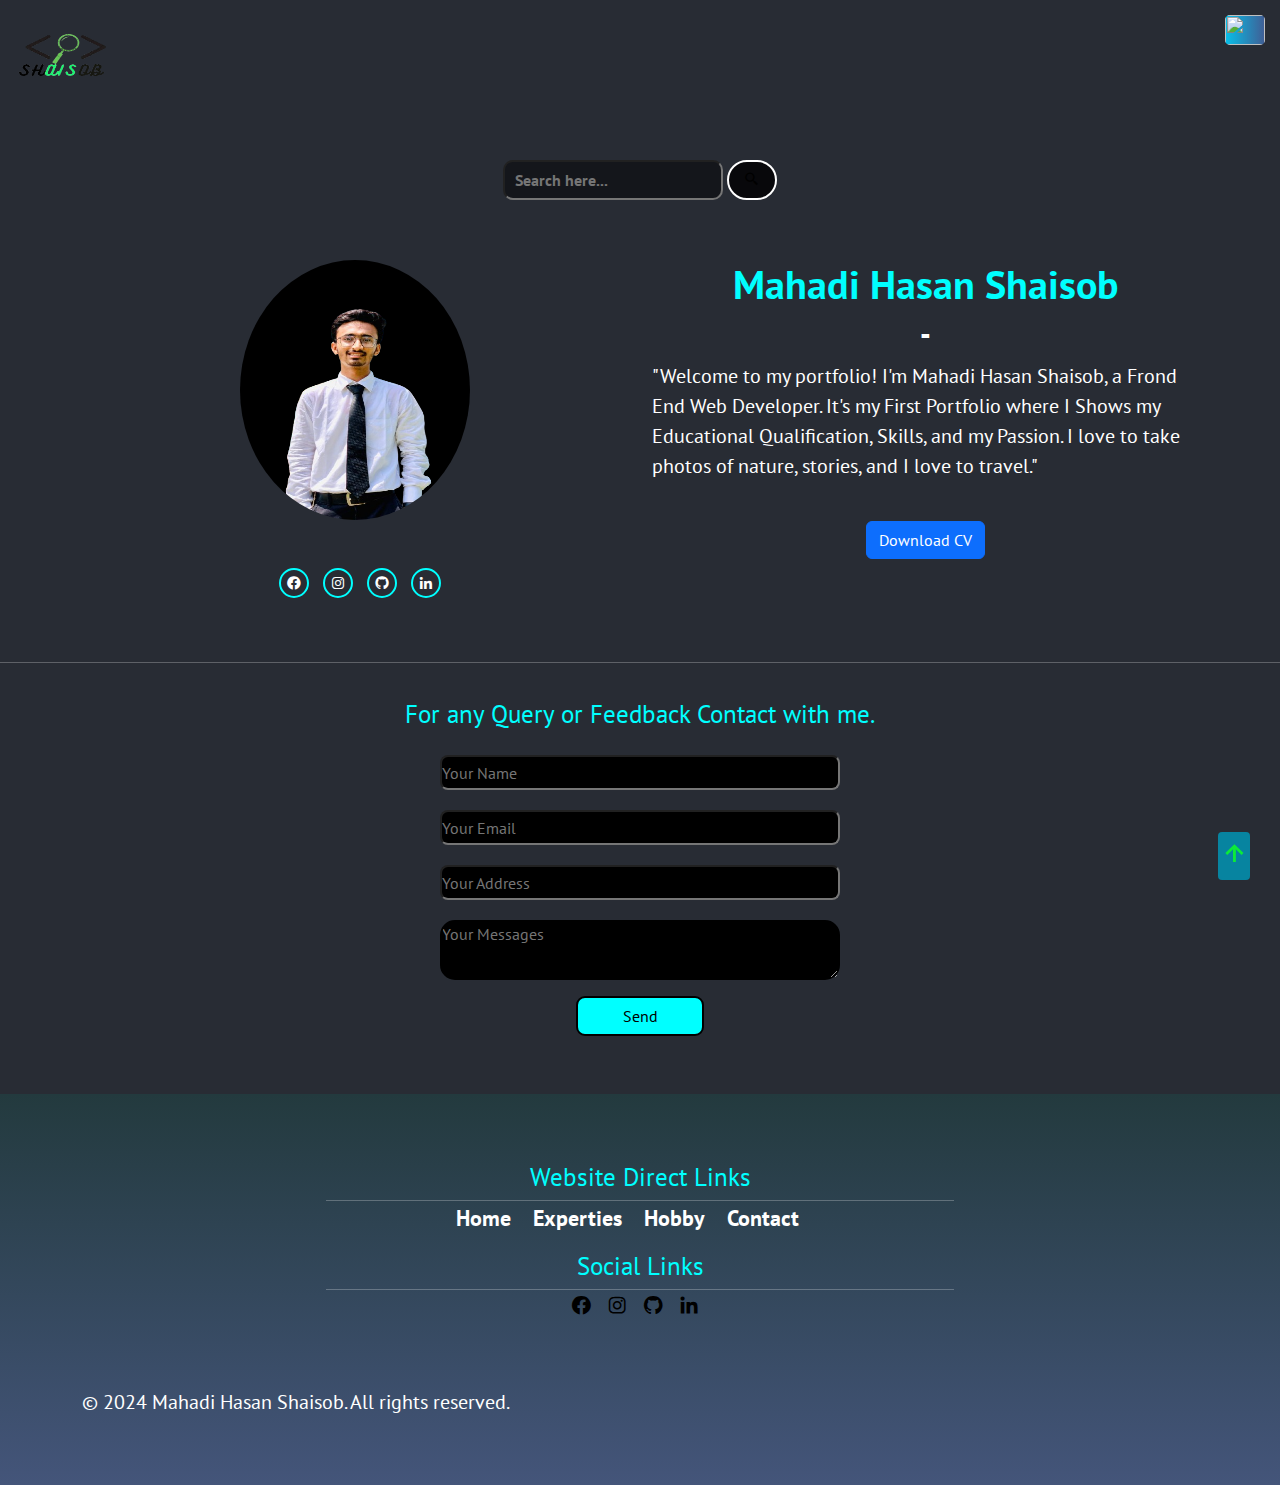
==== commit 18525748: "Add files via upload" ====
--- a/index.html
+++ b/index.html
@@ -40,22 +40,20 @@
 
     <div class="container" >
         <div class="row">
-
-            <div class="col-md-6 pt-3">
+            <div class="col-md-6  mb-5">
                 <img src="photo_2024-08-31_16-53-03-removebg-preview.png" alt="Image" class="picture mx-auto">
                 <div class="link pt-5">
-                  <a href="https://www.facebook.com/hasan.shoisob" target="_blank"><i class='bx bxl-facebook-circle'></i></a>
-                  <a href="https://www.instagram.com/_shoisob_is_here_/" target="_blank"><i class='bx bxl-instagram'></i></a>
-                  <a href="https://github.com/shoisob2004037" target="_blank"><i class='bx bxl-github'></i></a>
-                  <a href="https://www.linkedin.com/in/mahadi-hasan-shaisob-bb72892b9/" target="_blank"><i class='bx bxl-linkedin'></i></a>
+                  <a href="https://www.facebook.com/hasan.shoisob" target="_blank"><i class='bx bxl-facebook-circle' style="color: white;"></i></a>
+                  <a href="https://www.instagram.com/_shoisob_is_here_/" target="_blank"><i class='bx bxl-instagram' style="color: white;"></i></a>
+                  <a href="https://github.com/shoisob2004037" target="_blank"><i class='bx bxl-github' style="color: white;"></i></a>
+                  <a href="https://www.linkedin.com/in/mahadi-hasan-shaisob-bb72892b9/" target="_blank"><i class='bx bxl-linkedin' style="color: white;"></i></a>
               </div>
             </div>
 
             <div class="col-md-6">
-                <h2>Hey, It's</h2>
                 <h1 style="color: aqua;" >Mahadi Hasan Shaisob</h1>
                 <h2>-<span id="text"></span></h2>
-                <p>"Welcome to my portfolio! I'm Mahadi Hasan Shaisob, a Junior Web Developer. It's my First Portfolio where I'll show my Educational Qualification, Skills, and my Passion. I love to take photos of nature, stories, and I love to travel."</p>
+                <p>"Welcome to my portfolio! I'm Mahadi Hasan Shaisob, a Frond End Web Developer. It's my First Portfolio where I Shows my Educational Qualification, Skills, and my Passion. I love to take photos of nature, stories, and I love to travel."</p>
                 <a id="cv" href="CV_of_Mahadi_Hasan_Shaisob (1).pdf" download="" class="btn btn-primary mt-4 cv">Download CV</a>
                 <br>
             </div>
@@ -65,9 +63,10 @@
     <div id="nav">
         <ul>
             <li><a href="#banner"><i class='bx bx-home' ></i>    Home</a> </li><hr>
-            <li><a href="#experties"><i class='bx bxs-brain'></i> Experties</a> </li><hr>
-            <li><a href="#projects"><i class="fa-solid fa-list-check"></i></i> Projects</a> </li><hr>
-            <li><a href="#photo"><i class='bx bxs-camera-home'></i> Hobby</a> </li><hr>
+            <li><a href="experties.html"><i class='bx bxs-brain'></i> Experties</a> </li><hr>
+            <li><a href="projects.html"><i class="fa-solid fa-list-check"></i></i> Projects</a> </li><hr>
+            <li><a href="hobby.html"><i class="fas fa-book-reader"></i> Hobby</a> </li><hr>
+            <li><a href="aboutme.html"><i class='bx bxs-camera-home'></i> About Me</a> </li><hr>
             <li><a href="#contact"><i class='bx bx-message-rounded-dots'></i> Contact</a> </li>
 
         </ul>
@@ -78,543 +77,74 @@
     </div>
 
 
+    <hr>
 
 
-    <section id="experties">
-      <div class="title-text">
-          <p class="mt-5"><i class='bx bxs-brain'></i> Experties</p>
-      </div>
-      <br>
-      <div class="container-fluid">
-          <div class="row">
-              <div class="col-md-4 col-sm-12">
-                  <div class="service-box">
-                      <i class='bx bx-code-alt'></i>
-                      <h3>Web Development</h3>
-                      <p>
-                        As a new front-end developer, I have honed my skills in HTML, CSS, and JavaScript, allowing me to build responsive and dynamic web pages. I am proficient in using frameworks like Bootstrap and Tailwind CSS. Additionally, I am deeply dedicated to mastering React.js, a powerful JavaScript library, to build scalable and efficient user interfaces. 
-                      </p>
-                      <p style="color: aqua; " class="mt-3">For Explore more Works of me : </p>
-                  <a href="https://github.com/shoisob2004037?tab=repositories" target="_blank" class="btn btn-info mt-3 mb-2">Explore More</a>
-                  </div>
-              </div>
-              <div class="col-md-4 col-sm-12 pt-2">
-                  <div class="service-box">
-                      <i class='bx bxl-adobe'></i>
-                      <h3>Graphics Design</h3>
-                      <p>
-                          As a beginner in graphics design, I am eager to explore and learn the intricacies of this creative field. While I may be at the initial stages of my journey, I am enthusiastic about honing my skills, experimenting with various design tools and techniques, and pushing the boundaries of my creativity.I am simply able to design in Canva. As i am not expert i just did simple default designs and customised as i needed.
-                      </p>
-                      <br>
-                  </div>
-              </div>
-             
-              <div class="col-md-4 col-sm-12 pt-2">
-                <div class="service-box">
-                  <i class='bx bxs-camera'></i>
-                  <h3>Photography</h3>
-                  <p>
-                    Photography isn't just a hobby; it's my passion. Through the lens, I capture moments, emotions, and stories, expressing my creativity and unique perspective. It's more than freezing time; it's about sharing experiences and finding inspiration in everyday beauty.
-                  </p>
-                  <p style="color: aqua;" class="mt-3">For Explore more Picture of my Photography: </p>
-                  <a href="https://shoisob2004037.github.io/photo-slider-portfolio-/" target="_blank" class="btn btn-info mt-3 mb-2">Explore More</a>
-                </div>
-              </div>
-          </div>
-      </div>
-      </div>
-      <br>
-      <br>
-      <h2 class="sk">My Other Software Skills are : </h2>
-      <br>
-
-
-<div class="container">
-  <div class="progress" style="height:20px; margin-bottom: 10px;">
-    <div class="progress-bar bg-info progress-bar-animated progress-bar-striped text-dark" style="width:75%;">MS Word,Excel,Powerpoint</div>
-  </div>
-  <div class="progress" style="height:20px; margin-bottom: 10px;">
-    <div class="progress-bar bg-info progress-bar-animated progress-bar-striped text-dark" style="width:60%;">C</div>
-  </div>
-  <div class="progress" style="height:20px; margin-bottom: 10px;">
-    <div class="progress-bar bg-info progress-bar-animated progress-bar-striped text-dark" style="width:64%;">MATLAB</div>
-  </div>
-  <div class="progress" style="height:20px; margin-bottom: 10px;">
-    <div class="progress-bar bg-info progress-bar-animated progress-bar-striped text-dark" style="width:70%;">Latex</div>
-  </div>
-  <div class="progress" style="height:20px; margin-bottom: 10px;">
-    <div class="progress-bar bg-info progress-bar-animated progress-bar-striped text-dark" style="width:60%;">Mathematica</div>
-  </div>
-  <div class="progress" style="height:20px; margin-bottom: 10px;">
-    <div class="progress-bar bg-info progress-bar-animated progress-bar-striped text-dark" style="width:85%;">AutoCAD</div>
-  </div>
-  <div class="progress" style="height:20px; margin-bottom: 10px;">
-    <div class="progress-bar bg-info progress-bar-animated progress-bar-striped text-dark" style="width:80%;">MS Visio</div>
-  </div>
-  <div class="progress" style="height:20px;">
-    <div class="progress-bar bg-info progress-bar-animated progress-bar-striped text-dark" style="width:72%;">PSpice</div>
-  </div>
-</div>
-</div>
-    </section>
-
-    <!----Projects section-->
-    <section id="projects">
-      <div class="project-head">
-        <h2><i class="fa-solid fa-list-check"></i> Projects</h2>
-        <hr>
-      </div>
-      <div class="container">
-        <!---project 1-->
-        <h4 style="color: white; font-size: 35px;">Project:1 - Multi Purpose Robot.</h4>
-        <div class="row">
-          <div class="col-sm-12 col-md-6">
-            <div class="project-details">
-              <img src="Screenshot 2024-07-28 203853.png" alt="Multi Purpose Robot" class="project-img">
-              <div class="project-title">Multi Purpose Robot</div><hr>
-              <div class="project-features">
-                <h5>Project Features</h5><hr>
-                <ul>
-                  <li>Object Following Robot</li>
-                  <li>Obstacle Avoiding Robot</li>
-                  <li>Bluetooth Control Robot</li>
-                  <li>Voice Command Robot</li>
-                </ul>
-              </div>
-              <div class="project-keywords">
-                <h5>Project Keywords</h5><hr>
-                <ul>
-                  <li>Arduino Uno</li>
-                  <li>Motor Driver Shield</li>
-                  <li>Bluetooth Module</li>
-                  <li>Ultrasonic and IR Sensors</li>
-                  <li>Servo and TT Gear Motors</li>
-                </ul>
-              </div>
-            </div>
-          </div>
-          <div class="col-sm-12 col-md-6">
-            <div class="project-description">
-              <h2>Project Description</h2><hr>
-              <p>The Multi-Purpose robot or Creating an object-following, obstacle-avoiding, and Bluetooth-controlled robot involves combining Arduino, a motor driver shield (such as L293D), and various sensors for enhanced functionality. The Arduino serves as the brain, processing signals and controlling the robot’s movements. The L293D motor driver shield interfaces with the Arduino, allowing precise control of the DC motors that propel the robot. For object following, infrared or ultrasonic sensors detect and track objects. Obstacle avoidance involves programming the robot to navigate around obstacles using sensor data. Integrating Bluetooth technology enables wireless control through a mobile app, adding a remote dimension to the robot’s operation. By arduino developed apps it also possible by voice command through  google assistance for controlling the robot car as the set command.  This multifunctional robotic platform demonstrates the versatility of Arduino and motor driver shields in creating intelligent, interactive machines.</p>
-            
-              <h2>Project Conclusion</h2><hr>
-              <p>In conclusion, the current multi-robot system, integrating object-following, obstacle-avoidance, Bluetooth, and voice control features, represents a versatile and interactive robotic platform. This amalgamation of functionalities highlights the potential for intelligent and adaptive robotics, showcasing the seamless integration of diverse technologies for enhanced user engagement and practical applications.</p>
-
-
-            </div>
-          </div>
-        </div>
-      </div>
-      <h1 class="text-center" style="color: white;font-size: 30px;">Photos of Porject-1</h1>
-
-      <div class="project-pictures">
-        <div class="responsive">
-          <div class="gallery">
-            <a target="_blank" href="">
-              <img src="100.jpg" alt="project-picture">
-            </a>
-            <div class="desc">Multi Purpose Robot after setup with all Components.</div>
-          </div>
-        </div>
-        
-        <div class="responsive">
-          <div class="gallery">
-            <a target="_blank" href="">
-              <img src="101.JPEG" alt="Forest">
-            </a>
-            <div class="desc">Circuit Diagram of "Multi Purpose Robot". </div>
-          </div>
-        </div>
-        
-        <div class="responsive">
-          <div class="gallery">
-            <a target="_blank" href="">
-              <img src="103.JPG" alt="apps-pic">
-            </a>
-            <div class="desc">Android apps for controlling Blutooth and Voice Command. </div>
-          </div>
-        </div>
-        
-        <div class="responsive">
-          <div class="gallery">
-            <a target="_blank" href="">
-              <img src="102.jpg" alt="switches">
-            </a>
-            <div class="desc">Control switches for the Robot Car in the Apps.</div>
-          </div>
-        </div>
-        <div class="responsive">
-          <div class="gallery">
-            <a target="_blank" href="">
-              <img src="104.JPG" alt="command1">
-            </a>
-            <div class="desc">Voice Command Set.</div>
-          </div>
-        </div>
-        <div class="responsive">
-          <div class="gallery">
-            <a target="_blank" href="">
-              <img src="105.JPG" alt="command2">
-            </a>
-            <div class="desc">The sign of Data to send to Arduino.</div>
-          </div>
-        </div>
-        
-        <div class="clearfix"></div>
-
-      </div>
-
-
-
-      <!---Project 2-->
-      <div class="container">
-        <h4 style="color: white; font-size: 35px;">Project: 2 - Photo Gallery Slider Web & App.</h4>
-        <div class="row">
-          <div class="col-sm-12 col-md-6">
-            <div class="project-details">
-              <img src="Screenshot 2024-07-28 204650.png" alt="Multi Purpose Robot" class="project-img">
-              <div class="project-title">Photo Gallery Slider Web & App</div><hr>
-              <div class="project-features">
-                <h5>Project Features</h5><hr>
-                <ul>
-                  <li>Home Page and Nav Menu.</li>
-                  <li>Natural Photo Gallery.</li>
-                  <li>Macro Photo Gallery.</li>
-                  <li>Night & Astro Photo Gallery.</li>
-                  <li>Web to Android Apps Converter.</li>
-
-                </ul>
-              </div>
-              <div class="project-keywords">
-                <h5>Project Languages.</h5><hr>
-                <ul>
-                  <li>HTML</li>
-                  <li>CSS with Bootstrap</li>
-                  <li>Javascript.</li>
-                </ul>
-              </div>
-              <a href="https://shoisob2004037.github.io/photo-slider-portfolio-/" target="_blank" class="btn btn-info mt-3">Website Link.</a>
-            </div>
-          </div>
-          <div class="col-sm-12 col-md-6">
-            <div class="project-description">
-              <h2>Project Description</h2><hr>
-              <p>This project aims to create an interactive and visually appealing website featuring a photo slider with a gallery. The gallery will be divided into three distinct sections: Nature, Macro, and Astro/Night photography. Each gallery will showcase a collection of photographs that I have personally clicked and edited. The website will provide a smooth and engaging user experience with features such as scrollable galleries, navigation buttons, and an enhanced photo viewing option. Additionally, the website will be converted into a mobile app for broader accessibility. </p>
-            
-              <h2>Project Conclusion</h2><hr>
-              <p>This website serves as an excellent example of best practices in basic HTML, CSS, and JavaScript. It features a dynamic photo slider and gallery, demonstrating effective use of these foundational web technologies to create an engaging and interactive user experience. This project underscores the importance of integrating aesthetic design with functional elements for a seamless and enjoyable browsing experience.</p>
-
-
-            </div>
-          </div>
-        </div>
-      </div>
-      
-
-      </div>
-
-      <!---project 3-->
-      <div class="container">
-        <h4 style="color: white; font-size: 35px;">Project:3 - Weather Scout.</h4>
-        <div class="row">
-          <div class="col-sm-12 col-md-6">
-            <div class="project-details">
-              <img src="w.png" alt="" class="project-img">
-              <div class="project-title">Weather Scout. </div><hr>
-              <div class="project-features">
-                <h5>Project Features</h5><hr>
-                <ul>
-                  <li>Get Current Weather Info.</li>
-                  <li>Get Weather Forecast.</li>
-
-                </ul>
-              </div>
-              <div class="project-keywords" style="margin-top: 5px;">
-                <h5>Project Keywords.</h5><hr>
-                <ul>
-                  <li>HTML</li>
-                  <li>CSS</li>
-                  <li>Javascript DOM</li>
-                  <li>API Fetch </li>
-
-                </ul>
-              </div>
-              <a href="https://shoisob2004037.github.io/weather-scout/" target="_blank" class="btn btn-info mt-3">Website Link.</a>
-            </div>
-          </div>
-          <div class="col-sm-12 col-md-6">
-            <div class="project-description">
-              <h2>Project Description</h2><hr>
-              <p>WeatherScout is a web application designed to provide users with current weather information for any city they search for. Utilizing the OpenWeatherMap API, the application fetches and displays data such as temperature, humidity, wind speed, pressure, and weather description. Users simply enter the name of a city and receive up-to-date weather details, making it a convenient tool for anyone needing quick and accurate weather updates. The interface is user-friendly, featuring a clean design with a background image that complements the weather theme. Additionally, the application includes an error handling feature that informs users if a city is not found, enhancing the overall user experience. </p>
-            
-              <h2>Project Conclusion</h2><hr>
-              <p>WeatherScout is a strong example of effective API fetching practices. It demonstrates how to integrate external APIs with HTML, CSS, and JavaScript to provide dynamic, real-time data. The project highlights best practices in handling API responses and implementing error management, showcasing a practical approach to building interactive web applications.</p>
-
-
-            </div>
-          </div>
-        </div>
-      </div>
-
-<!---project 4-->
-<div class="container">
-  <h4 style="color: white; font-size: 35px;">Project: 4 - Cooking Recipe App</h4>
-  <div class="row">
-    <div class="col-sm-12 col-md-6">
-      <div class="project-details">
-        <img src="p4.png" alt="" class="project-img">
-        <div class="project-title">Cooking Recipe App</div><hr>
-        <div class="project-features">
-          <h5>Project Features</h5><hr>
-          <ul>
-            <li>Unlimited Food Recipes</li>
-            <li>Youtube Link of all Recipes</li>
-
-
-
-          </ul>
-        </div>
-        <div class="project-keywords" style="margin-top: 5px;">
-          <h5>Project Keywords.</h5><hr>
-          <ul>
-            <li>HTML</li>
-            <li>CSS</li>
-            <li>Javascript DOM</li>
-            <li>API Fetch</li>
-
-          </ul>
-        </div>
-        <a href="https://shoisob2004037.github.io/cooking-recipe-app/" target="_blank" class="btn btn-info mt-3">Website Link.</a>
-      </div>
-    </div>
-    <div class="col-sm-12 col-md-6">
-      <div class="project-description">
-        <h2>Project Description</h2><hr>
-        <p>The Cooking Recipe App is a dynamic web application that enables users to search for recipes by entering specific keywords such as "Egg," "Fish," or "Chicken." The app utilizes a recipe API to fetch detailed information about various dishes, including the dish name, category, ingredients, cooking instructions, and an optional YouTube video link for visual guidance.At first the apps displays some example recipes but apart from those recipes anyone can search any items as their need. They can get the items list first and then a proper details with youtube video link. </p>
-      
-        <h2>Project Conclusion</h2><hr>
-        <p>The Cooking Recipe App successfully meets its goal of providing a user-friendly platform for discovering and following recipes. By leveraging modern web technologies, the app delivers a seamless experience, allowing users to search for recipes, view detailed instructions, and even watch related cooking videos. The app's intuitive design, combined with its robust functionality, makes it a valuable tool for both novice and experienced cooks. Future enhancements could include the ability to save favorite recipes or create custom meal plans, further increasing the app's utility and appeal.</p>
-
-
-      </div>
-    </div>
-  </div>
-</div>
-
-<!---project 5-->
-<div class="container">
-  <h4 style="color: white; font-size: 35px;">Project: 5 - Food Ordering App</h4>
-  <div class="row">
-    <div class="col-sm-12 col-md-6">
-      <div class="project-details">
-        <img src="p5.png" alt="" class="project-img">
-        <div class="project-title">Food Ordering App</div><hr>
-        <div class="project-features">
-          <h5>Project Features</h5><hr>
-          <ul>
-            <li>A lot of Home Made Food Items and Categories</li>
-            <li>Add Cart System of Food</li>
-            <li>Details of All Food and Categorie</li>
-            <li>Food Order Send</li>
-            
-          </ul>
-        </div>
-        <div class="project-keywords" style="margin-top: 5px;">
-          <h5>Project Keywords.</h5><hr>
-          <ul>
-            <li>HTML</li>
-            <li>CSS</li>
-            <li>Javascript DOM</li>
-
-          </ul>
-        </div>
-        <a href="https://shoisob2004037.github.io/food/" target="_blank" class="btn btn-info mt-3">Website Link.</a>
-      </div>
-    </div>
-    <div class="col-sm-12 col-md-6">
-      <div class="project-description">
-        <h2>Project Description</h2><hr>
-        <p>Lorem ipsum, dolor sit amet consectetur adipisicing elit. Eum, ea recusandae fuga quas hic est totam aspernatur ad unde quaerat ducimus quis quibusdam alias? Optio corrupti adipisci sunt odit id deserunt, recusandae rerum architecto magni. Omnis ipsum magni earum suscipit, libero eum iure voluptates, accusamus, nisi illo facilis maxime ex harum unde optio. Sequi esse rem nostrum sint facilis, consequatur, animi libero sed ullam a, ipsum iste praesentium reiciendis assumenda veniam! Iste suscipit voluptas possimus praesentium vero autem assumenda eveniet optio dolorum, tempore cum consectetur nemo qui aliquid a fugiat odit repellat quasi. Ipsa accusamus quisquam exercitationem perspiciatis quasi rem. </p>
-      
-        <h2>Project Conclusion</h2><hr>
-        <p>Lorem ipsum dolor sit amet consectetur, adipisicing elit. Iusto asperiores id illo impedit nesciunt blanditiis vero sapiente natus unde, accusamus enim placeat quod sunt provident alias repellendus a hic laboriosam dolorum recusandae. Expedita quae, hic sequi iure ducimus quisquam delectus temporibus, sint quam praesentium commodi optio, in maiores amet fuga dolores at eos. Iste repudiandae, pariatur distinctio doloremque a recusandae enim, unde impedit voluptatibus odit culpa adipisci illo error repellat.</p>
-
-
-      </div>
-    </div>
-  </div>
-</div>
-      
-      
-
-      </div>
-    </section>
-
-
-
-
-
-    <section id="photo">
-      <div class="photo-head">
-        <p>Hobby</p>
-        <h2><i class='bx bxs-camera' ></i> Photography</h2>
-        <hr>
-        <h4>
-          -"Photography isn't just a hobby for me, it's a passion that ignites my soul. Every click of the shutter captures not just an image, but a moment frozen in time. Traveling amplifies this joy, as I explore new places, seeking the perfect shot to frame the memories of my journey. It's not just about preserving moments; it's about encapsulating emotions, stories, and experiences through the lens of my camera.I love to stock stories into frame."
-        </h4>
-      </div>
-<br>
-<div class="container-fluid">
-  <div id="carouselExampleDark" class="carousel carousel-dark slide" data-bs-ride="carousel">
-    <div class="carousel-indicators">
-      <button type="button" data-bs-target="#carouselExampleDark" data-bs-slide-to="0" class="active" aria-current="true" aria-label="Slide 1"></button>
-      <button type="button" data-bs-target="#carouselExampleDark" data-bs-slide-to="1" aria-label="Slide 2"></button>
-      <button type="button" data-bs-target="#carouselExampleDark" data-bs-slide-to="2" aria-label="Slide 3"></button>
-      <button type="button" data-bs-target="#carouselExampleDark" data-bs-slide-to="3" aria-label="Slide 4"></button>
-      <button type="button" data-bs-target="#carouselExampleDark" data-bs-slide-to="4" aria-label="Slide 5"></button>
-      <button type="button" data-bs-target="#carouselExampleDark" data-bs-slide-to="5" aria-label="Slide 6"></button>
-      <button type="button" data-bs-target="#carouselExampleDark" data-bs-slide-to="6" aria-label="Slide 7"></button>
-      <button type="button" data-bs-target="#carouselExampleDark" data-bs-slide-to="7" aria-label="Slide 8"></button>
-      <button type="button" data-bs-target="#carouselExampleDark" data-bs-slide-to="8" aria-label="Slide 9"></button>
-      <button type="button" data-bs-target="#carouselExampleDark" data-bs-slide-to="9" aria-label="Slide 10"></button>
-    </div>
-    <div class="carousel-inner">
-      <div class="carousel-item active" data-bs-interval="10000">
-        <img src="1.jpg" class="d-block w-100" alt="...">
-        <div class="carousel-caption">
-          <p class="fs-7 fs-md-5 fs-lg-4" style="color: white;">গ্রামের শীতের সকাল | 2023 </p>
-        </div>
-      </div>
-      <div class="carousel-item" data-bs-interval="2000">
-        <img src="3.jpg" class="d-block w-100" alt="...">
-        <div class="carousel-caption">
-          <p class="fs-7 fs-md-5 fs-lg-4" style="color: white;">জীবিকা | 2023 </p>
-        </div>
-      </div>
-      <div class="carousel-item">
-        <img src="13.jpg" class="d-block w-100" alt="...">
-        <div class="carousel-caption">
-          <p class="fs-7 fs-md-5 fs-lg-4" style="color: black;">বিকেলের আড্ডা | 2023</p>
-        </div>
-      </div>
-      <div class="carousel-item">
-        <img src="19.jpg" class="d-block w-100" alt="...">
-        <div class="carousel-caption">
-          <p class="fs-7 fs-md-5 fs-lg-4" style="color: white;">গন্তব্য | 2023</p>
-        </div>
-      </div>
-      <div class="carousel-item">
-        <img src="16.jpg" class="d-block w-100" alt="...">
-        <div class="carousel-caption">
-          <p class="fs-7 fs-md-5 fs-lg-4" style="color: white;"> বিচ্ছেদ । 2023 </p>
-        </div>
-      </div>
-      <div class="carousel-item">
-        <img src="14.jpg" class="d-block w-100" alt="...">
-        <div class="carousel-caption">
-          <p class="fs-7 fs-md-5 fs-lg-4" style="color: white;"> সিলেট ভ্রমন | 2023  </p>
-        </div>
-      </div>
-      <div class="carousel-item">
-        <img src="23.jpg" class="d-block w-100" alt="...">
-        <div class="carousel-caption">
-          <p class="fs-7 fs-md-5 fs-lg-4" style="color: white;">শান্তি এখানে | 2022 </p>
-        </div>
-      </div>
-      <div class="carousel-item">
-        <img src="20.jpg" class="d-block w-100" alt="...">
-        <div class="carousel-caption">
-          <p class="fs-7 fs-md-5 fs-lg-4" style="color: white;"> কুয়াশার রাজ্যে | 2023 </p>
-        </div>
-      </div>
-      <div class="carousel-item">
-        <img src="6.jpg" class="d-block w-100" alt="...">
-        <div class="carousel-caption">
-          <p class="fs-7 fs-md-5 fs-lg-4" style="color: white;">রিজিক | 2022</p>
-        </div>
-      </div>
-      <div class="carousel-item">
-        <img src="1627027050058-01.jpeg" class="d-block w-100" alt="...">
-        <div class="carousel-caption">
-          <p class="fs-7 fs-md-5 fs-lg-1 sm-1" style="color: white;"> তারারা | 2021</p>
-        </div>
-      </div>
-    </div>
-    <button class="carousel-control-prev" type="button" data-bs-target="#carouselExampleDark" data-bs-slide="prev">
-      <span class="carousel-control-prev-icon" aria-hidden="true"></span>
-      <span class="visually-hidden">Previous</span>
-    </button>
-    <button class="carousel-control-next" type="button" data-bs-target="#carouselExampleDark" data-bs-slide="next">
-      <span class="carousel-control-next-icon" aria-hidden="true"></span>
-      <span class="visually-hidden">Next</span>
-    </button>
-  </div>
-</div>
-
-              <div class="container">
-                  <p style="color: white; font-style: italic; font-weight: bolder; text-align: center;" class="mb-3">For Explore more Picture of my Photography: </p>
-                  <a href="https://shoisob2004037.github.io/photo-slider-portfolio-/" target="_blank" class="btn btn-info">Explore More</a>
-              </div>
-
-
+  
+   
 
 
 
     
     <section id="contact">
-      <div class="c-head">
-        <p> <i class='bx bxs-envelope'></i> Contact Me</p>
-        <h2>For any Query Contact with me. </h2>
+      <div class="c-head mt-3">
+        <h2>For any Query or Feedback Contact with me. </h2>
       </div>
       <form action="https://api.web3forms.com/submit" method="POST">
         <input type="hidden" name="access_key" value="49cbfe00-01ee-4fe3-ba7b-2bacf3cd14b5">
         <input type="text"  name="name" required placeholder="Your Name">
         <input type="text"  name="email" required placeholder="Your Email">
         <input type="text" name="address" required placeholder="Your Address">
-        <input type="text" name="phone" required placeholder="Phone Number">
         <textarea name="message" cols="10" rows="10" required placeholder="Your Messages"></textarea>
         <div class="contact-btn">
-          <button type="submit">Send</button>
+          <button type="submit" style="color: black;border: 2px solid black;">Send</button>
         </div>
       </form>
      </section>
      <footer>
       <div class="container-fluid">
-        <div class="row footer">
-          <div class="col-md-6 col-sm-12 mt-5">
-            <div class="col1">
+        <div class="row footer justify-content-center">
+          
+          <!-- Website Direct Links -->
+          <div class="col-12 mt-5">
+            <div class="col1 text-center">
               <h3>Website Direct Links</h3>
               <hr>
-              <br>
-              <ul>
-                <li><a href="#banner">Home</a></li>
-                <li><a href="#experties">Experties</a></li>
-                <li><a href="#photo">Hobby</a></li>
-                <li><a href="#contact">Contact</a></li>
+              <ul class="list-inline">
+                <li class="list-inline-item"><a href="#banner">Home</a></li>
+                <li class="list-inline-item"><a href="experties.html">Experties</a></li>
+                <li class="list-inline-item"><a href="hobby.html">Hobby</a></li>
+                <li class="list-inline-item"><a href="#contact">Contact</a></li>
               </ul>
             </div>
           </div>
-          <div class="col-md-6 col-sm-12 mb-5">
-            <div class="col2">
+    
+          <!-- Social Links -->
+          <div class="col-12 mb-5">
+            <div class="col2 text-center">
               <h3>Social Links</h3>
               <hr>
-              <br>
               <a href="https://www.facebook.com/hasan.shoisob" target="_blank"><i class='bx bxl-facebook-circle'></i></a>
               <a href="https://www.instagram.com/_shoisob_is_here_/" target="_blank"><i class='bx bxl-instagram'></i></a>
               <a href="https://github.com/shoisob2004037" target="_blank"><i class='bx bxl-github'></i></a>
               <a href="https://www.linkedin.com/in/mahadi-hasan-shaisob-bb72892b9/" target="_blank"><i class='bx bxl-linkedin'></i></a>
             </div>
           </div>
+          
         </div>
       </div>
+    
+      <!-- Footer Bottom Text -->
       <div class="container text-center mt-3">
         <p class="mt-3 mb-5">&copy; 2024 Mahadi Hasan Shaisob. All rights reserved.</p>
       </div>
+    
+      <!-- Back to Top Button -->
       <a href="#banner" class="back-to-top">
         <i class='bx bx-up-arrow-alt'></i>
       </a>
     </footer>
+    
   
      
      
--- a/website.css
+++ b/website.css
@@ -1,23 +1,21 @@
-@import url('https://fonts.googleapis.com/css2?family=Amita:wght@400;700&family=Kalnia+Glaze:wght@100..700&family=Libre+Baskerville:ital,wght@0,400;0,700;1,400&family=Sansita:ital,wght@0,400;0,700;0,800;0,900;1,400;1,700;1,800;1,900&family=Teko:wght@300..700&family=Ubuntu:ital,wght@0,300;0,400;0,500;0,700;1,300;1,400;1,500;1,700&display=swap');
+@import url('https://fonts.googleapis.com/css2?family=PT+Sans:ital,wght@0,400;0,700;1,400;1,700&display=swap');
 
 *{
     margin: 0px;
     padding: 0px;
-    font-family: "Sansita", sans-serif;
-
-}
-
+    font-family: "PT Sans", sans-serif;
+    box-sizing: border-box;
+}
 
 #searchInput {
     background-color:rgba(0,0,0.5,0.5);
     padding: 10px;
     margin-bottom: 20px;
     border-radius:10px;
-    color:black;
+    color:rgb(243, 238, 238);
     font-weight:bold;
     height:40px;
 }
-
 #searchButton {
     width:50px;
     margin-top:10px;
@@ -26,17 +24,10 @@
     border:2px solid white;
     height:40px;
 }
-
 .highlight{
     background-color: green;
 
 }
-
-
-
-
-
-
 
 
 .carousel-item img {
@@ -64,10 +55,7 @@
     height: 100%;
     width: 100%; 
 }
-footer{
-    background:linear-gradient(to left,#4b4373,#16033a);
-    color: #ffffff; 
-}
+
 .logo {
     width: 130px;
     height: 110px;
@@ -125,20 +113,18 @@
 }
 #nav ul li{
     list-style: none;
-    margin: 30px 0px;
+    margin: 15px;
+    padding: 5px 5px;
     
 }
 #nav ul li a, #nav ul li a i{
     text-decoration: none;
     color: white;
     font-size: 17px;
-    padding-left: 15px;
+    padding-left: 10px;
     padding-top:5px;
     margin-top:10px;
 
-}
-.navbar{
-    background-color: #5ce1e6;
 }
 
 #navbtn img{
@@ -164,10 +150,7 @@
 #experties{
     width: 100%;
     height: 100%;
-    font-family: "Sansita", sans-serif;
-    
-    
-    
+ 
 }
 
 .title-text{
@@ -185,9 +168,9 @@
 }
 
 .title-text h1, .photo-head h2, .project-head h2{
-    font-size: 50px;
+    font-size: 40px;
     color: aqua;
-    font-size:xx-large;
+ 
 }
 
 .photo-head, .project-head{
@@ -236,7 +219,7 @@
     text-align: center;
     
 }
-.c-head p i, .photo-head h2 i, .title-text p i, .project-head h2 i{
+.c-head p i, .title-text p i, .project-head h2 i{
     text-decoration: none;
     display: inline-flex;
     text-align: center;
@@ -250,7 +233,7 @@
     color: aquamarine; 
      
  }
- .c-head p i:hover, .photo-head h2 i:hover, .title-text p i:hover, .project-head h2 i:hover{
+ .c-head p i:hover,.title-text p i:hover, .project-head h2 i:hover{
      background-color: aqua;
      color: black;
      box-shadow: 0 0 20px aqua;
@@ -296,10 +279,12 @@
 }
 .service-box{
     flex: 1 1 18rem;
-    padding: 2px 1px 2px;
-    text-align: center;
-    border-radius: 30px;
-    background-color:#2c3e50; 
+    padding: 5px;
+    text-align: center;
+    border-radius: 20px;
+    background-color: #282c34;
+    box-shadow: 20px 20px 10px rgba(0.6, 0.9, 0.6, 0.9);
+    border: 1px solid white;
 }
 .service-box i{
     font-size: 50px;
@@ -308,18 +293,16 @@
     justify-content: center;
     border-radius: 50%;
     background-color: black;
-    color: aqua;
-}
-.service-box h3,i{
-    color:aqua;
-}
+    color: white;
+}
+
 .service-box p, .service-box2 p, .service-box3 p{
     color: white;
 }
 
 .service-box:hover{
-    box-shadow: 0 0 20px aqua;
-    border : 2px solid aqua
+    box-shadow: 0 0 5px aqua;
+    border : 1px solid aqua;
 }
 form{
     text-align: center;
@@ -333,16 +316,16 @@
     height: 35px;
     margin:10px;
     color:white;
-    background-color:black;
+    background-color:rgb(0, 0, 0);
     border-radius: 8px;
 }
 form textarea{
     width:50%;
     height: 60px;
     margin:10px;
-    color:black;
+    color:rgb(241, 237, 237);
     background-color:black;
-    border:2px solid white;
+    border:2px solid black;
     border-radius: 15px;
 }
 .contact-btn button{
@@ -354,28 +337,15 @@
 
 }
 .contact-btn button:hover{
-    box-shadow: 0 0 30px aqua;
+    box-shadow: 2px 2px 2px aqua;
     background-color: aqua;
     border-color: aqua;
     color:black;
     
 }
 
-footer{
-    margin-top: -60px;
-    padding-bottom: 20px;
-}
-.footer{
-    display: block;
-    justify-content: center;
-    align-items: center;
-    text-align: center;
-
-}
-.footer .col1 ul li a:hover{
-    box-shadow:0 0 20px darkslategray;
-   
-}
+
+
 .col1 h3 , .col2 h3{
     font-size: 25px;
     color: aqua;
@@ -393,27 +363,7 @@
 }
 
 
-footer a i{
-    width: 35px;
-    height: 35px;
-    background: transparent;
-    border: 2px solid aqua;
-    border-radius: 50%; 
-    margin-left:10px;
-    font-size: 30px; 
-    color:blanchedalmond; 
-     
- }
-
- footer a{
-    text-decoration: none;
-    
- }
- footer a i:hover{
-    background-color: aqua;
-    color: black;
-    box-shadow: 0 0 20px aqua;
- }
+
  .back-to-top {
     position: fixed;
     bottom: 20px;
@@ -426,7 +376,6 @@
     z-index: 1000;
   }
   .back-to-top:hover {
-    
     color: white;
   }
 
@@ -542,7 +491,7 @@
     border-radius: 10px;
     padding: 12px;
     margin: 10px 0;
-    box-shadow: 0 0 10px rgba(0.2, 0.6, 0.9, 0.5);
+    box-shadow: 10px 10px 10px rgba(0.5, 0.6, 0.9, 0.5);
   }
   
   .project-details {
@@ -577,7 +526,7 @@
   }
   
   .project-description h2, .project-conclusion h2 {
-    font-size: 22px;
+    font-size: 18px;
     color : aqua;   
     margin-bottom: 10px;
   }
@@ -607,10 +556,7 @@
     text-align: center;
   }
   
-  * {
-    box-sizing: border-box;
-  }
-  
+ 
   .responsive {
     padding: 0 6px;
     float: left;
@@ -635,4 +581,382 @@
     display: table;
     clear: both;
   }
+  
+
+.exp-head, .pr-head {
+    position: relative;
+    padding-bottom: 0.5rem;
+    margin-top: 5rem;
+}
+
+.exp-head::after, .pr-head::after {
+    content: "";
+    position: absolute;
+    bottom: 0; 
+    left: 0;
+    width: 50%;
+    border-bottom: 4px solid aqua; 
+    z-index: -1; 
+}
+
+.timeline {
+    position: relative;
+    max-width: 1200px;
+    margin: 0 auto;
+    padding: 20px 0;
+}
+
+.timeline::after {
+    content: '';
+    position: absolute;
+    width: 6px;
+    background-color: #03082f;
+    top: 0;
+    bottom: 0;
+    left: 50%;
+    margin-left: -2px;
+}
+
+.timeline-item {
+    display: flex;
+    align-items: center;
+    padding: 20px;
+    position: relative;
+    width: 50%;
+}
+
+.timeline-item.left {
+    justify-content: flex-end;
+    left: 0;
+}
+
+.timeline-item.right {
+    justify-content: flex-start;
+    left: 50%;
+}
+
+.timeline-icon {
+    width: 60px;
+    height: 60px;
+    background-color: #0cc4cd;
+    border-radius: 50%;
+    box-shadow: 0 0 10px rgba(0, 0, 0, 0.2);
+    display: flex;
+    align-items: center;
+    justify-content: center;
+    position: absolute;
+    top: 10%;
+    left:100%;
+    padding: 5px;
+    transform: translateX(-50%);  
+    z-index: 1;  
+}
+.timeline-icon2 {
+    width: 60px;
+    height: 60px;
+    background-color: #0cc4cd;
+    border-radius: 50%;
+    box-shadow: 0 0 10px rgba(0, 0, 0, 0.2);
+    display: flex;
+    align-items: center;
+    justify-content: center;
+    position: absolute;
+    top: 0;
+    left:0;
+    padding: 5px;
+    transform: translateX(-50%); 
+    z-index: 1;  
+}
+
+.timeline-content {
+    padding: 20px;
+    box-shadow: 20px 10px 10px rgba(0.6, 0.9, 0.6, 0.9);
+    border: 1px solid white;
+    position: relative;
+    border-radius: 15px;
+    width: 100%;
+    margin-right: 5%;
+    max-width: 400px;
+    z-index: 0; 
+}
+.timeline-content2 {
+    padding: 20px;
+    /* background: linear-gradient(#5ce1e6, #16033a); */
+    position: relative;
+    border-radius: 15px;
+    box-shadow: 20px 10px 10px rgba(0.6, 0.9, 0.6, 0.9);
+    border: 1px solid white;
+    width: 100%;
+    margin-left: 5%;
+    max-width: 300px;
+    z-index: 0;  
+}
+.timeline-content:hover, .timeline-content2:hover{
+    border: 1px solid aqua;
+   
+}
+
+.timeline-item.left .timeline-content {
+    text-align: right;
+}
+
+.timeline-content::before {
+    content: '';
+    position: absolute;
+    top: 20px;
+    right: -20px;
+    border-style: solid;
+    border-width: 10px 0 10px 20px;
+    border-color: transparent transparent transparent #f9f9f9;
+}
+
+.timeline-item.right .timeline-content::before {
+    left: -20px;
+    right: auto;
+    border-width: 10px 20px 10px 0;
+    border-color: transparent #f9f9f9 transparent transparent;
+}
+
+.timeline-date {
+    font-size: 0.9rem;
+    color: #555;
+    margin-top: 5px;
+}
+
+.skill-card {
+    background-color: rgba(33, 2, 26, 0.003);
+    border-radius: 15px;
+    box-shadow: 10px 8px 12px rgba(0.6, 0.8, 0.9, 0.9);
+    padding: 20px;
+    text-align: center;
+    margin-bottom: 20px;
+    transition: transform 0.3s ease, box-shadow 0.3s ease;
+}
+
+.skill-card:hover {
+    border:1px solid white;
+}
+
+.skill-icon {
+    font-size: 3rem;
+    color: #204e80;
+    margin-bottom: 10px;
+}
+
+.skill-card h3 {
+    font-size: 1.2rem;
+    color: white;
+    margin-bottom: 5px;
+}
+
+.skill-card p {
+    font-size: 0.9rem;
+    color: #777;
+}
+
+
+.book-cards {
+    display: flex;
+    flex-wrap: wrap;
+    justify-content: center;
+    gap: 10px;
+  }
+  
+  .book-card {
+    border-radius: 15px;
+    box-shadow: 10px 10px 15px rgba(0.8, 0.8, 0.6, 0.9);
+    border: 1px solid white;
+    width: 180px;
+    padding: 20px;
+    text-align: center;
+    transition: transform 0.3s ease;
+
+  }
+  
+  .book-card:hover {
+    transform: translateY(-2px);
+    border: 1px solid aqua;
+
+  }
+  
+  .book-card i {
+    font-size: 40px;
+    color: #049221;
+    margin-bottom: 10px;
+  }
+  
+  .book-card h5 {
+    font-size: 20px;
+    color: #f1f3f6;
+    margin: 10px 0;
+    font-weight: bold;
+  }
+  
+  .book-card p {
+    font-size: 14px;
+    color: #e5d3d0;
+  }
+  
+  .book-head, .travel-head {
+    text-align: center;
+  }
+  
+  .book-head h2, .travel-head h2 {
+    color: aqua;
+  }
+  
+  .book-head h4, .travel-head h4 {
+    font-style: italic;
+    color: white;
+  }
+  
+ 
+  /* Footer Styling */
+footer {
+    background:linear-gradient(#233a3e,#44557a);
+    padding-top: 20px;
+    padding-bottom: 20px;
+  }
+  
+  footer h3 {
+    font-size: 1.5rem;
+    color: #333;
+  }
+  
+  footer hr {
+    width: 50%;
+    margin: auto;
+  }
+  
+  footer ul {
+    list-style-type: none;
+    padding-left: 0;
+  }
+  
+  footer ul li {
+    display: inline;
+    margin-right: 15px;
+  }
+  
+  footer ul li a {
+    text-decoration: none;
+    color: #007bff;
+  }
+  
+  footer ul li a:hover {
+    color: #0056b3;
+  }
+  
+  footer a {
+    font-size: 1.4rem;
+    color: #333;
+    margin-right: 10px;
+    transition: color 0.3s ease-in-out;
+  }
+  
+  footer a:hover {
+    color: #007bff;
+  }
+  
+  .back-to-top {
+    display: block;
+    text-align: center;
+    font-size: 2rem;
+    color:#0cea38;
+    background-color: #0784a0;
+    border-radius: 4px;
+    padding: 0px;
+
+  }
+  
+  /* Responsive adjustments */
+  @media (max-width: 767px) {
+    footer h3 {
+      font-size: 1.3rem;
+    }
+  
+    footer ul li {
+      display: block;
+      margin-bottom: 10px;
+    }
+  
+    footer ul li:last-child {
+      margin-bottom: 0;
+    }
+  
+    footer hr {
+      width: 70%;
+    }
+  
+    .back-to-top {
+      font-size: 1.5rem;
+    }
+  }
+  
+
+  .project-head {
+    margin-bottom: 30px;
+  }
+  
+  .project-head h2 {
+    font-size: 40px;
+    font-weight: bold;
+    margin-bottom: 20px;
+  }
+  
+  .project-list {
+    list-style: none;
+    padding-left: 0;
+  }
+  
+  .project-list li {
+    display: flex;
+    justify-content: space-between;
+    align-items: center;
+    margin-bottom: 15px;
+    padding: 10px;
+    border: 1px solid white;
+    border-radius: 10px;
+    box-shadow: 10px 8px 12px rgba(0.6, 0.8, 0.9, 0.9);
+  }
+  .project-list li:hover {
+    border: 1px solid aqua;
+  
+  }
+  
+  .project-list li a {
+    text-decoration: none;
+    font-size: 18px;
+    color: white;
+    font-weight: 500;
+    flex-grow: 1;
+    font-weight: bold;
+  }
+  
+  .project-list li a:hover {
+    color: #007bff;
+  }
+  
+  .project-list .btn {
+    margin-left: 10px;
+  }
+  
+  .project-buttons {
+    display: flex;
+    justify-content: flex-end;
+    gap: 10px;
+  }
+  
+  @media (max-width: 768px) {
+    .project-list li {
+      flex-direction: column;
+      align-items: center;
+    }
+  
+    .project-buttons {
+      margin-top: 10px;
+      justify-content: flex-start;
+      width: 100%;
+    }
+  }
   